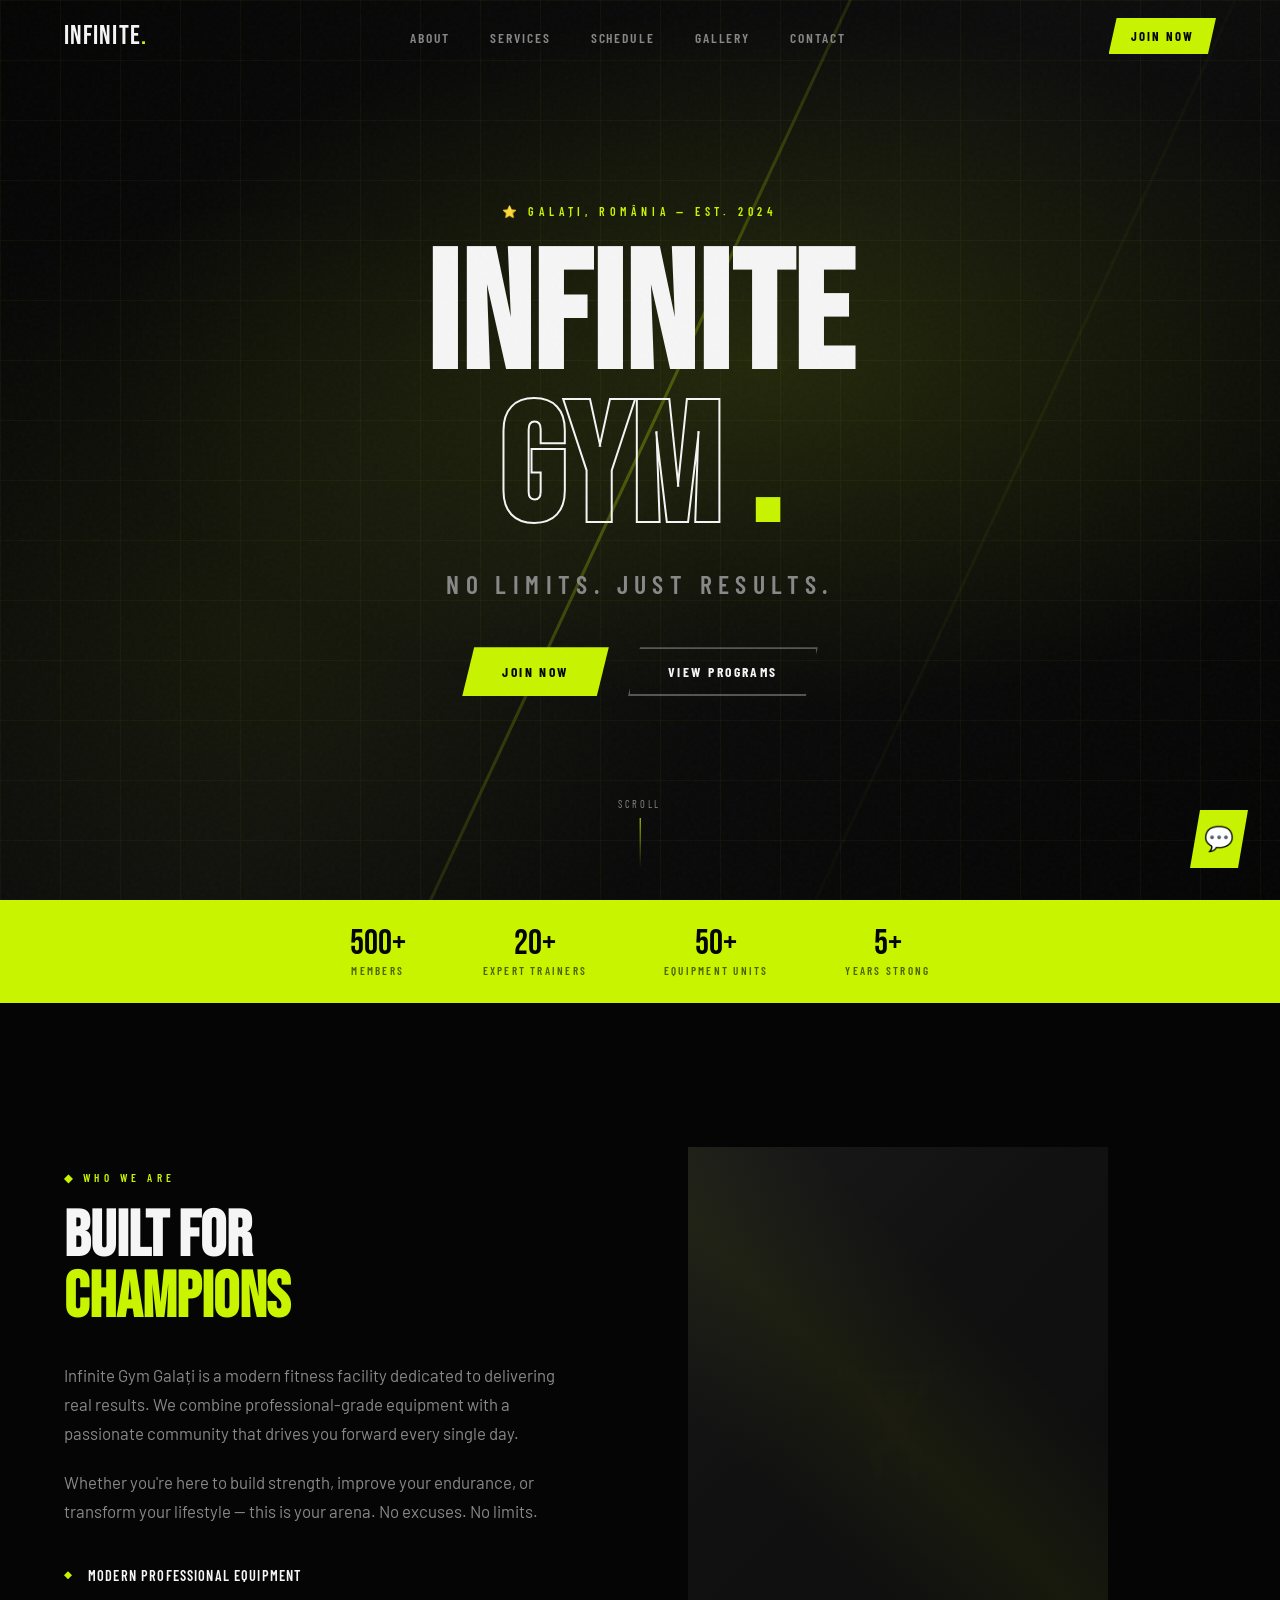
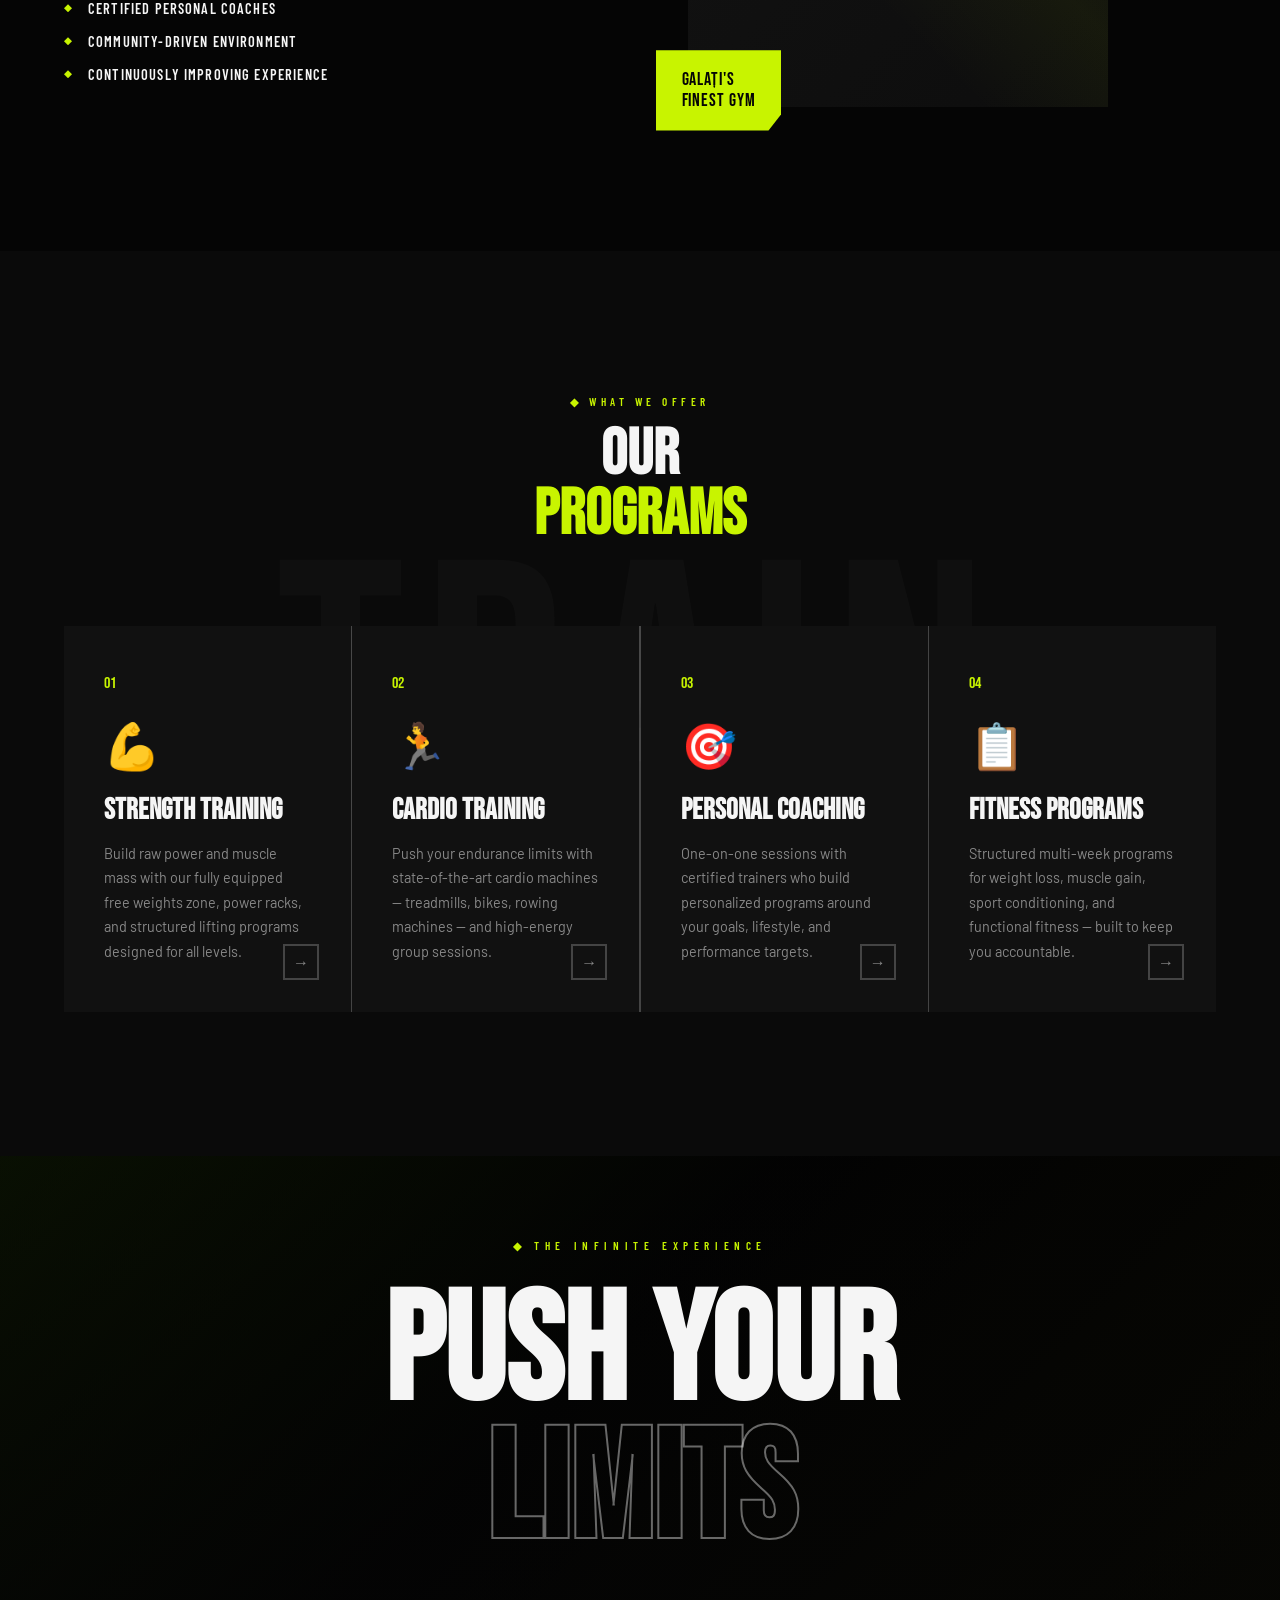
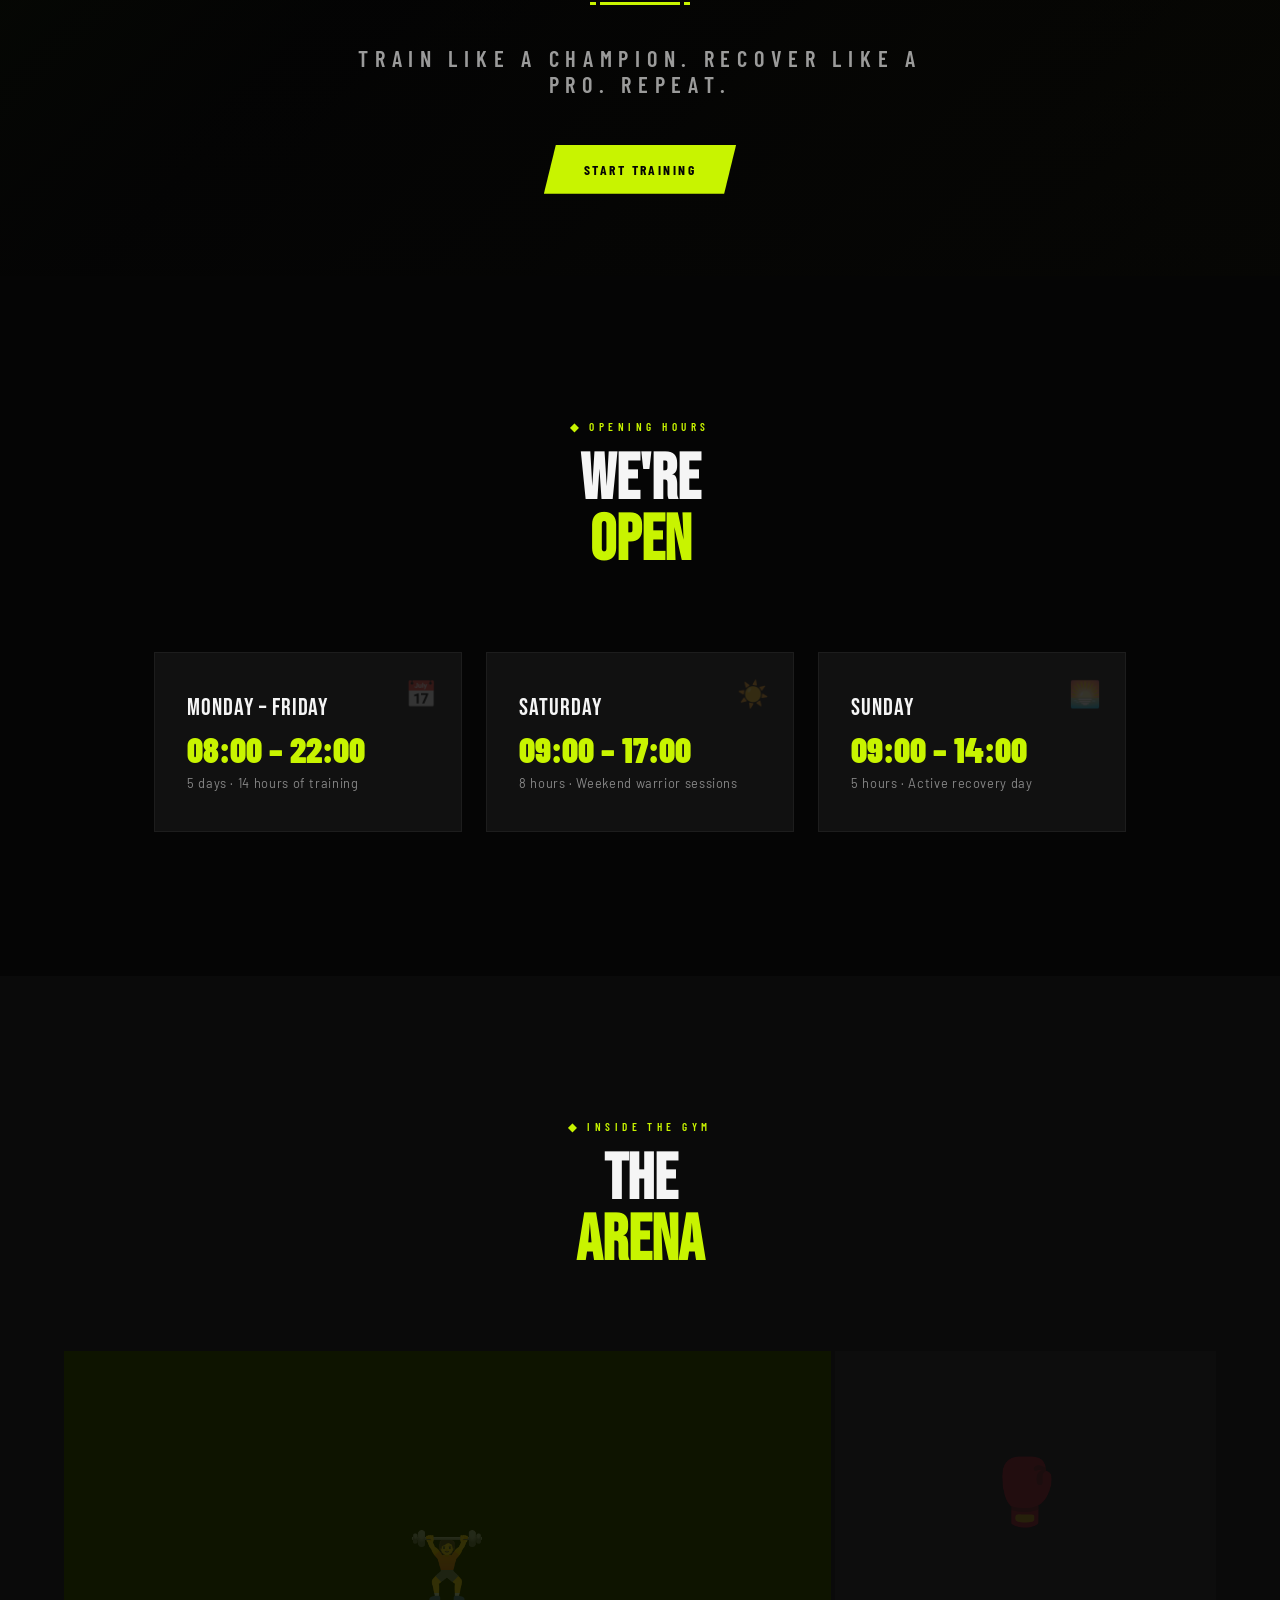
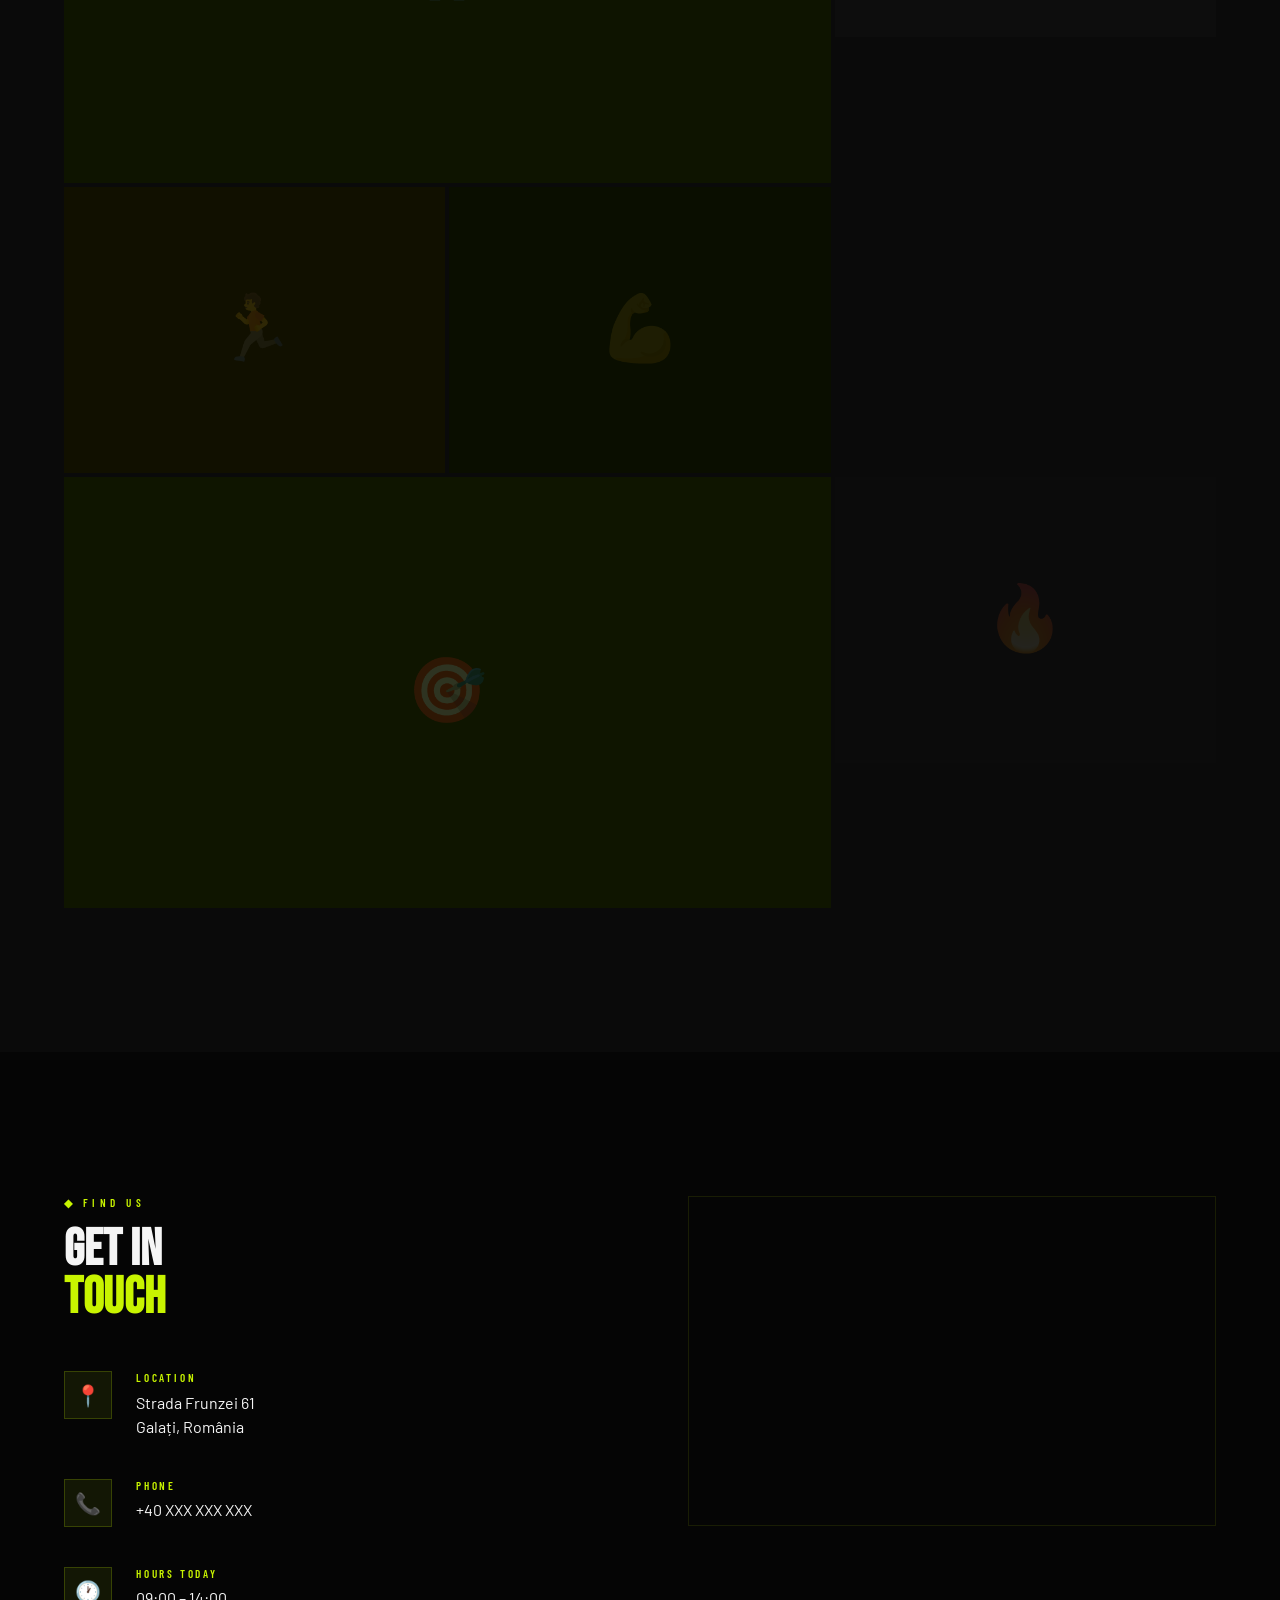
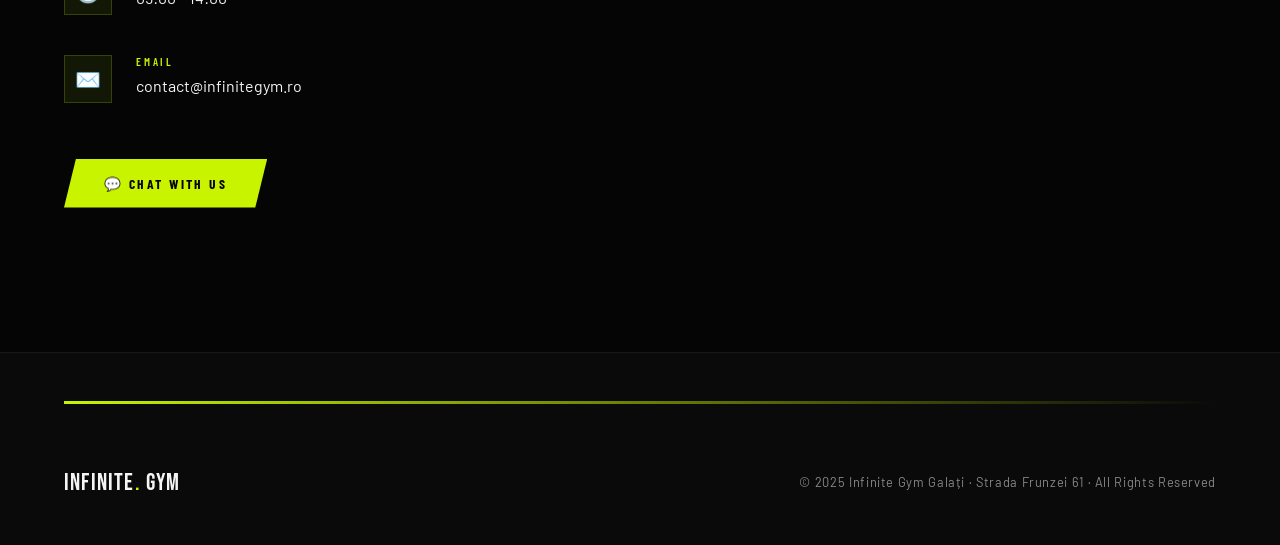
==== infinitegymgalati/infinite-gym.html @ c5b5a612 "initial upload" ====
<!DOCTYPE html>
<html lang="en">
<head>
<meta charset="UTF-8" />
<meta name="viewport" content="width=device-width, initial-scale=1.0"/>
<title>Infinite Gym Galați — No Limits. Just Results.</title>
<link rel="preconnect" href="https://fonts.googleapis.com"/>
<link href="https://fonts.googleapis.com/css2?family=Bebas+Neue&family=Barlow+Condensed:wght@400;600;700;900&family=Barlow:wght@300;400;500&display=swap" rel="stylesheet"/>

<style>
/* =========================================
   CSS VARIABLES & RESET
   ========================================= */
:root {
  --black: #050505;
  --deep: #0a0a0a;
  --card: #111111;
  --card2: #161616;
  --accent: #c8f400;         /* Neon lime green */
  --accent2: #a8d000;
  --accent-glow: rgba(200,244,0,0.18);
  --accent-glow2: rgba(200,244,0,0.07);
  --white: #f5f5f5;
  --gray: #888;
  --gray2: #444;
  --font-display: 'Bebas Neue', sans-serif;
  --font-head: 'Barlow Condensed', sans-serif;
  --font-body: 'Barlow', sans-serif;
  --nav-h: 72px;
  --radius: 4px;
  --transition: 0.35s cubic-bezier(0.22, 1, 0.36, 1);
}

*, *::before, *::after { margin: 0; padding: 0; box-sizing: border-box; }

html { scroll-behavior: smooth; font-size: 16px; }

body {
  background: var(--black);
  color: var(--white);
  font-family: var(--font-body);
  overflow-x: hidden;
  cursor: default;
}

/* Custom scrollbar */
::-webkit-scrollbar { width: 4px; }
::-webkit-scrollbar-track { background: var(--black); }
::-webkit-scrollbar-thumb { background: var(--accent); border-radius: 2px; }

a { color: inherit; text-decoration: none; }
img { display: block; max-width: 100%; }
ul { list-style: none; }

/* =========================================
   NOISE TEXTURE OVERLAY
   ========================================= */
body::before {
  content: '';
  position: fixed;
  inset: 0;
  background-image: url("data:image/svg+xml,%3Csvg viewBox='0 0 256 256' xmlns='http://www.w3.org/2000/svg'%3E%3Cfilter id='noise'%3E%3CfeTurbulence type='fractalNoise' baseFrequency='0.9' numOctaves='4' stitchTiles='stitch'/%3E%3C/filter%3E%3Crect width='100%25' height='100%25' filter='url(%23noise)' opacity='1'/%3E%3C/svg%3E");
  opacity: 0.025;
  pointer-events: none;
  z-index: 9999;
}

/* =========================================
   NAVBAR
   ========================================= */
#navbar {
  position: fixed;
  top: 0; left: 0; right: 0;
  height: var(--nav-h);
  z-index: 1000;
  display: flex;
  align-items: center;
  justify-content: space-between;
  padding: 0 5vw;
  transition: background var(--transition), box-shadow var(--transition);
}

#navbar.scrolled {
  background: rgba(5,5,5,0.96);
  box-shadow: 0 2px 40px rgba(200,244,0,0.07);
  backdrop-filter: blur(16px);
  border-bottom: 1px solid rgba(200,244,0,0.1);
}

.nav-logo {
  font-family: var(--font-display);
  font-size: 1.7rem;
  letter-spacing: 0.04em;
  color: var(--white);
}
.nav-logo span { color: var(--accent); }

.nav-links {
  display: flex;
  gap: 2.5rem;
  align-items: center;
}

.nav-links a {
  font-family: var(--font-head);
  font-weight: 600;
  font-size: 0.85rem;
  letter-spacing: 0.14em;
  text-transform: uppercase;
  color: var(--gray);
  transition: color var(--transition);
  position: relative;
}
.nav-links a::after {
  content: '';
  position: absolute;
  bottom: -4px; left: 0;
  width: 0; height: 2px;
  background: var(--accent);
  transition: width var(--transition);
}
.nav-links a:hover { color: var(--accent); }
.nav-links a:hover::after { width: 100%; }

.nav-cta {
  font-family: var(--font-head);
  font-weight: 700;
  font-size: 0.8rem;
  letter-spacing: 0.16em;
  text-transform: uppercase;
  padding: 10px 22px;
  background: var(--accent);
  color: var(--black);
  border: none;
  cursor: pointer;
  transition: all var(--transition);
  clip-path: polygon(8px 0%, 100% 0%, calc(100% - 8px) 100%, 0% 100%);
}
.nav-cta:hover {
  background: #fff;
  transform: translateY(-1px);
  box-shadow: 0 8px 30px rgba(200,244,0,0.35);
}

.nav-hamburger {
  display: none;
  flex-direction: column;
  gap: 5px;
  cursor: pointer;
  padding: 4px;
}
.nav-hamburger span {
  display: block;
  width: 26px; height: 2px;
  background: var(--white);
  transition: all var(--transition);
}

/* =========================================
   HERO SECTION
   ========================================= */
#hero {
  position: relative;
  height: 100vh;
  min-height: 640px;
  display: flex;
  align-items: center;
  justify-content: center;
  overflow: hidden;
}

/* Animated gradient background */
.hero-bg {
  position: absolute;
  inset: 0;
  background:
    radial-gradient(ellipse 80% 60% at 60% 40%, rgba(200,244,0,0.12) 0%, transparent 65%),
    radial-gradient(ellipse 60% 80% at 20% 70%, rgba(200,244,0,0.06) 0%, transparent 60%),
    linear-gradient(135deg, #050505 0%, #0d0d0d 50%, #050505 100%);
  animation: bgPulse 8s ease-in-out infinite alternate;
}
@keyframes bgPulse {
  0% { opacity: 1; transform: scale(1); }
  100% { opacity: 0.85; transform: scale(1.03); }
}

/* Animated grid lines */
.hero-grid {
  position: absolute;
  inset: 0;
  background-image:
    linear-gradient(rgba(200,244,0,0.04) 1px, transparent 1px),
    linear-gradient(90deg, rgba(200,244,0,0.04) 1px, transparent 1px);
  background-size: 60px 60px;
  animation: gridMove 20s linear infinite;
}
@keyframes gridMove {
  0% { transform: translateY(0); }
  100% { transform: translateY(60px); }
}

/* Diagonal slash accent */
.hero-slash {
  position: absolute;
  width: 3px;
  height: 180%;
  background: linear-gradient(to bottom, transparent, var(--accent), transparent);
  top: -40%;
  opacity: 0.15;
  transform: rotate(25deg);
}
.hero-slash:nth-child(1) { left: 25%; animation: slashMove 6s ease-in-out infinite alternate; }
.hero-slash:nth-child(2) { left: 65%; animation: slashMove 8s ease-in-out infinite alternate-reverse; opacity: 0.08; }
.hero-slash:nth-child(3) { left: 80%; animation: slashMove 5s ease-in-out infinite alternate; opacity: 0.05; }
@keyframes slashMove {
  0% { transform: rotate(25deg) translateX(0); }
  100% { transform: rotate(25deg) translateX(30px); }
}

.hero-content {
  position: relative;
  z-index: 2;
  text-align: center;
  padding: 0 5vw;
}

.hero-eyebrow {
  font-family: var(--font-head);
  font-size: 0.75rem;
  font-weight: 600;
  letter-spacing: 0.4em;
  text-transform: uppercase;
  color: var(--accent);
  margin-bottom: 1.5rem;
  opacity: 0;
  transform: translateY(20px);
  animation: fadeUp 0.8s 0.3s forwards;
}

.hero-title {
  font-family: var(--font-display);
  font-size: clamp(4.5rem, 13vw, 11rem);
  line-height: 0.92;
  letter-spacing: 0.01em;
  text-transform: uppercase;
  color: var(--white);
  opacity: 0;
  transform: translateY(30px);
  animation: fadeUp 0.9s 0.5s forwards;
}
.hero-title .accent { color: var(--accent); }
.hero-title .outline {
  -webkit-text-stroke: 2px var(--white);
  color: transparent;
}

.hero-sub {
  font-family: var(--font-head);
  font-size: clamp(1.1rem, 3vw, 1.6rem);
  font-weight: 600;
  letter-spacing: 0.25em;
  text-transform: uppercase;
  color: var(--gray);
  margin-top: 1.2rem;
  margin-bottom: 3rem;
  opacity: 0;
  transform: translateY(20px);
  animation: fadeUp 0.8s 0.7s forwards;
}

.hero-btns {
  display: flex;
  gap: 1.2rem;
  justify-content: center;
  flex-wrap: wrap;
  opacity: 0;
  transform: translateY(20px);
  animation: fadeUp 0.8s 0.9s forwards;
}

.btn-primary {
  font-family: var(--font-head);
  font-weight: 700;
  font-size: 0.85rem;
  letter-spacing: 0.18em;
  text-transform: uppercase;
  padding: 16px 40px;
  background: var(--accent);
  color: var(--black);
  border: none;
  cursor: pointer;
  transition: all var(--transition);
  clip-path: polygon(12px 0%, 100% 0%, calc(100% - 12px) 100%, 0% 100%);
  position: relative;
  overflow: hidden;
}
.btn-primary::before {
  content: '';
  position: absolute;
  inset: 0;
  background: rgba(255,255,255,0.2);
  transform: translateX(-100%) skewX(-15deg);
  transition: transform 0.5s;
}
.btn-primary:hover::before { transform: translateX(150%) skewX(-15deg); }
.btn-primary:hover {
  transform: translateY(-3px);
  box-shadow: 0 16px 50px rgba(200,244,0,0.4);
}

.btn-ghost {
  font-family: var(--font-head);
  font-weight: 700;
  font-size: 0.85rem;
  letter-spacing: 0.18em;
  text-transform: uppercase;
  padding: 14px 38px;
  background: transparent;
  color: var(--white);
  border: 2px solid rgba(255,255,255,0.3);
  cursor: pointer;
  transition: all var(--transition);
  clip-path: polygon(12px 0%, 100% 0%, calc(100% - 12px) 100%, 0% 100%);
}
.btn-ghost:hover {
  border-color: var(--accent);
  color: var(--accent);
  transform: translateY(-3px);
  box-shadow: 0 0 30px rgba(200,244,0,0.15);
}

/* Scroll indicator */
.hero-scroll {
  position: absolute;
  bottom: 2rem;
  left: 50%;
  transform: translateX(-50%);
  display: flex;
  flex-direction: column;
  align-items: center;
  gap: 0.5rem;
  opacity: 0;
  animation: fadeIn 1s 1.5s forwards;
  cursor: pointer;
}
.hero-scroll span {
  font-family: var(--font-head);
  font-size: 0.65rem;
  letter-spacing: 0.25em;
  text-transform: uppercase;
  color: var(--gray);
}
.scroll-line {
  width: 1px;
  height: 50px;
  background: linear-gradient(to bottom, var(--accent), transparent);
  animation: scrollPulse 1.8s ease-in-out infinite;
}
@keyframes scrollPulse {
  0%, 100% { opacity: 0.3; transform: scaleY(1); }
  50% { opacity: 1; transform: scaleY(1.2); }
}

/* =========================================
   STATS BAR
   ========================================= */
#stats {
  background: var(--accent);
  padding: 1.6rem 5vw;
  display: flex;
  justify-content: center;
  gap: clamp(2rem, 6vw, 8rem);
  flex-wrap: wrap;
}

.stat-item {
  display: flex;
  flex-direction: column;
  align-items: center;
}
.stat-number {
  font-family: var(--font-display);
  font-size: 2.2rem;
  color: var(--black);
  line-height: 1;
}
.stat-label {
  font-family: var(--font-head);
  font-size: 0.7rem;
  font-weight: 600;
  letter-spacing: 0.2em;
  text-transform: uppercase;
  color: rgba(0,0,0,0.6);
  margin-top: 0.2rem;
}

/* =========================================
   ABOUT SECTION
   ========================================= */
#about {
  padding: 9rem 5vw;
  display: grid;
  grid-template-columns: 1fr 1fr;
  gap: 6rem;
  align-items: center;
  max-width: 1300px;
  margin: 0 auto;
}

.about-label {
  font-family: var(--font-head);
  font-size: 0.7rem;
  font-weight: 600;
  letter-spacing: 0.4em;
  text-transform: uppercase;
  color: var(--accent);
  margin-bottom: 1.4rem;
}

.about-title {
  font-family: var(--font-display);
  font-size: clamp(3rem, 5vw, 5rem);
  line-height: 0.95;
  text-transform: uppercase;
  margin-bottom: 2rem;
}

.about-text {
  font-size: 1.05rem;
  line-height: 1.75;
  color: var(--gray);
  margin-bottom: 1.2rem;
  max-width: 520px;
}

.about-features {
  margin-top: 2.5rem;
  display: flex;
  flex-direction: column;
  gap: 1rem;
}
.about-feat {
  display: flex;
  align-items: center;
  gap: 1rem;
  font-family: var(--font-head);
  font-weight: 600;
  font-size: 0.9rem;
  letter-spacing: 0.08em;
  text-transform: uppercase;
  color: var(--white);
}
.feat-dot {
  width: 8px; height: 8px;
  background: var(--accent);
  clip-path: polygon(50% 0%, 100% 50%, 50% 100%, 0% 50%);
  flex-shrink: 0;
}

/* About visual */
.about-visual {
  position: relative;
}
.about-img-wrap {
  position: relative;
  aspect-ratio: 3/4;
  max-height: 560px;
  overflow: hidden;
}
.about-img-placeholder {
  width: 100%; height: 100%;
  background:
    linear-gradient(135deg, #1a1a1a 0%, #111 40%, #0d0d0d 100%);
  display: flex;
  align-items: center;
  justify-content: center;
  font-family: var(--font-display);
  font-size: 6rem;
  color: rgba(200,244,0,0.08);
  letter-spacing: 0.05em;
  position: relative;
  overflow: hidden;
}
.about-img-placeholder::before {
  content: '';
  position: absolute;
  inset: 0;
  background:
    linear-gradient(45deg, transparent 30%, rgba(200,244,0,0.05) 50%, transparent 70%);
  animation: shimmer 4s ease-in-out infinite;
}
@keyframes shimmer {
  0%, 100% { opacity: 0; transform: translateX(-100%) rotate(45deg); }
  50% { opacity: 1; transform: translateX(100%) rotate(45deg); }
}

/* Dumbbell SVG icon in about visual */
.about-icon {
  font-size: 7rem;
  opacity: 0.12;
  user-select: none;
}

/* Corner accents */
.corner-tl, .corner-br {
  position: absolute;
  width: 50px; height: 50px;
  border-color: var(--accent);
  border-style: solid;
}
.corner-tl {
  top: -12px; left: -12px;
  border-width: 3px 0 0 3px;
}
.corner-br {
  bottom: -12px; right: -12px;
  border-width: 0 3px 3px 0;
}

/* Accent badge */
.about-badge {
  position: absolute;
  bottom: -1.5rem;
  left: -2rem;
  background: var(--accent);
  color: var(--black);
  padding: 1.2rem 1.6rem;
  font-family: var(--font-display);
  font-size: 1.1rem;
  letter-spacing: 0.05em;
  clip-path: polygon(0 0, 100% 0, 100% 80%, 90% 100%, 0 100%);
  z-index: 2;
}

/* =========================================
   SERVICES SECTION
   ========================================= */
#services {
  padding: 9rem 5vw;
  background: var(--deep);
  position: relative;
  overflow: hidden;
}
#services::before {
  content: 'TRAIN';
  position: absolute;
  font-family: var(--font-display);
  font-size: 28vw;
  color: rgba(255,255,255,0.018);
  top: 50%;
  left: 50%;
  transform: translate(-50%,-50%);
  pointer-events: none;
  letter-spacing: 0.05em;
  white-space: nowrap;
}

.section-header {
  text-align: center;
  margin-bottom: 5rem;
}
.section-label {
  font-family: var(--font-head);
  font-size: 0.7rem;
  font-weight: 600;
  letter-spacing: 0.4em;
  text-transform: uppercase;
  color: var(--accent);
  margin-bottom: 1rem;
}
.section-title {
  font-family: var(--font-display);
  font-size: clamp(2.8rem, 5vw, 5rem);
  text-transform: uppercase;
  line-height: 0.95;
}

.services-grid {
  display: grid;
  grid-template-columns: repeat(auto-fit, minmax(260px, 1fr));
  gap: 1.5px;
  max-width: 1300px;
  margin: 0 auto;
  background: var(--gray2);
}

.service-card {
  background: var(--card);
  padding: 3rem 2.5rem;
  position: relative;
  overflow: hidden;
  cursor: pointer;
  transition: background var(--transition);
}
.service-card::before {
  content: '';
  position: absolute;
  inset: 0;
  background: linear-gradient(135deg, var(--accent) 0%, var(--accent2) 100%);
  opacity: 0;
  transition: opacity var(--transition);
}
.service-card:hover::before { opacity: 1; }
.service-card:hover .svc-num { color: rgba(0,0,0,0.15); }
.service-card:hover .svc-icon { color: rgba(0,0,0,0.25); }
.service-card:hover .svc-title { color: var(--black); }
.service-card:hover .svc-text { color: rgba(0,0,0,0.65); }
.service-card:hover .svc-arrow { border-color: var(--black); color: var(--black); }

.svc-num {
  font-family: var(--font-display);
  font-size: 1rem;
  color: var(--accent);
  margin-bottom: 1.5rem;
  position: relative;
  z-index: 1;
  transition: color var(--transition);
}
.svc-icon {
  font-size: 2.8rem;
  margin-bottom: 1.5rem;
  position: relative;
  z-index: 1;
  color: var(--accent);
  transition: color var(--transition);
  display: block;
}
.svc-title {
  font-family: var(--font-display);
  font-size: 1.8rem;
  text-transform: uppercase;
  margin-bottom: 1rem;
  position: relative;
  z-index: 1;
  transition: color var(--transition);
  line-height: 1;
}
.svc-text {
  font-size: 0.9rem;
  line-height: 1.7;
  color: var(--gray);
  position: relative;
  z-index: 1;
  transition: color var(--transition);
}
.svc-arrow {
  position: absolute;
  bottom: 2rem; right: 2rem;
  width: 36px; height: 36px;
  border: 2px solid var(--gray2);
  display: flex; align-items: center; justify-content: center;
  font-size: 1rem;
  color: var(--gray);
  transition: all var(--transition);
  z-index: 1;
}

/* =========================================
   EXPERIENCE / PRIME-STYLE SECTION
   ========================================= */
#experience {
  position: relative;
  min-height: 80vh;
  display: flex;
  align-items: center;
  justify-content: center;
  overflow: hidden;
  text-align: center;
}

.exp-bg {
  position: absolute;
  inset: 0;
  background:
    linear-gradient(to bottom, rgba(5,5,5,0.5) 0%, rgba(5,5,5,0.85) 100%),
    linear-gradient(135deg, #0d1a00 0%, #000 40%, #0d0d00 100%);
}
/* Animated lines */
.exp-lines {
  position: absolute;
  inset: 0;
  overflow: hidden;
}
.exp-line {
  position: absolute;
  height: 1px;
  width: 120%;
  background: linear-gradient(90deg, transparent, var(--accent), transparent);
  opacity: 0;
  animation: linePass 5s ease-in-out infinite;
}
.exp-line:nth-child(1) { top: 25%; animation-delay: 0s; }
.exp-line:nth-child(2) { top: 50%; animation-delay: 1.7s; }
.exp-line:nth-child(3) { top: 75%; animation-delay: 3.4s; }
@keyframes linePass {
  0% { left: -120%; opacity: 0; }
  10% { opacity: 0.5; }
  90% { opacity: 0.5; }
  100% { left: 120%; opacity: 0; }
}

.exp-content {
  position: relative;
  z-index: 2;
  padding: 5rem 5vw;
}

.exp-pre {
  font-family: var(--font-head);
  font-size: 0.7rem;
  font-weight: 600;
  letter-spacing: 0.5em;
  text-transform: uppercase;
  color: var(--accent);
  margin-bottom: 2rem;
}

.exp-title {
  font-family: var(--font-display);
  font-size: clamp(4rem, 12vw, 10rem);
  line-height: 0.9;
  text-transform: uppercase;
}
.exp-title .line2 {
  -webkit-text-stroke: 2px rgba(255,255,255,0.4);
  color: transparent;
  display: block;
}

.exp-divider {
  width: 80px; height: 3px;
  background: var(--accent);
  margin: 2.5rem auto;
  position: relative;
}
.exp-divider::before, .exp-divider::after {
  content: '';
  position: absolute;
  top: 0;
  width: 6px; height: 3px;
  background: var(--accent);
}
.exp-divider::before { left: -10px; }
.exp-divider::after { right: -10px; }

.exp-sub {
  font-family: var(--font-head);
  font-size: clamp(1rem, 2.5vw, 1.4rem);
  font-weight: 600;
  letter-spacing: 0.3em;
  text-transform: uppercase;
  color: rgba(255,255,255,0.6);
  max-width: 600px;
  margin: 0 auto 3rem;
}

/* =========================================
   SCHEDULE SECTION
   ========================================= */
#schedule {
  padding: 9rem 5vw;
  max-width: 1100px;
  margin: 0 auto;
}

.schedule-grid {
  display: grid;
  grid-template-columns: repeat(auto-fit, minmax(260px, 1fr));
  gap: 1.5rem;
  margin-top: 4rem;
}

.schedule-card {
  background: var(--card);
  border: 1px solid rgba(255,255,255,0.05);
  padding: 2.5rem 2rem;
  position: relative;
  overflow: hidden;
  transition: all var(--transition);
}
.schedule-card::before {
  content: '';
  position: absolute;
  top: 0; left: 0;
  width: 4px; height: 0;
  background: var(--accent);
  transition: height var(--transition);
}
.schedule-card:hover::before { height: 100%; }
.schedule-card:hover {
  border-color: rgba(200,244,0,0.2);
  transform: translateY(-4px);
  box-shadow: 0 20px 50px rgba(0,0,0,0.5);
}

.sched-day {
  font-family: var(--font-display);
  font-size: 1.5rem;
  text-transform: uppercase;
  margin-bottom: 0.6rem;
  letter-spacing: 0.04em;
}
.sched-time {
  font-family: var(--font-head);
  font-size: 2.2rem;
  font-weight: 900;
  color: var(--accent);
  line-height: 1;
  margin-bottom: 0.5rem;
}
.sched-sub {
  font-size: 0.8rem;
  color: var(--gray);
  letter-spacing: 0.05em;
}

.sched-icon {
  position: absolute;
  top: 1.5rem; right: 1.5rem;
  font-size: 1.6rem;
  opacity: 0.15;
}

/* =========================================
   GALLERY SECTION
   ========================================= */
#gallery {
  padding: 9rem 5vw;
  background: var(--deep);
}

.gallery-grid {
  display: grid;
  grid-template-columns: repeat(3, 1fr);
  grid-template-rows: auto;
  gap: 4px;
  max-width: 1300px;
  margin: 4rem auto 0;
}

.gallery-item {
  position: relative;
  overflow: hidden;
  cursor: pointer;
  aspect-ratio: 4/3;
}
.gallery-item:nth-child(1) { grid-column: span 2; aspect-ratio: 16/9; }
.gallery-item:nth-child(5) { grid-column: span 2; aspect-ratio: 16/9; }

.gallery-ph {
  width: 100%; height: 100%;
  display: flex;
  align-items: center;
  justify-content: center;
  font-family: var(--font-display);
  font-size: 4rem;
  transition: transform 0.6s cubic-bezier(0.22, 1, 0.36, 1);
}
.gallery-item:hover .gallery-ph { transform: scale(1.08); }

/* Gallery color schemes */
.gallery-item:nth-child(1) .gallery-ph { background: #0e1400; color: rgba(200,244,0,0.15); }
.gallery-item:nth-child(2) .gallery-ph { background: #0d0d0d; color: rgba(200,244,0,0.1); }
.gallery-item:nth-child(3) .gallery-ph { background: #111000; color: rgba(200,244,0,0.12); }
.gallery-item:nth-child(4) .gallery-ph { background: #0a0e00; color: rgba(200,244,0,0.08); }
.gallery-item:nth-child(5) .gallery-ph { background: #0f1500; color: rgba(200,244,0,0.13); }
.gallery-item:nth-child(6) .gallery-ph { background: #0b0b0b; color: rgba(200,244,0,0.1); }

.gallery-overlay {
  position: absolute;
  inset: 0;
  background: linear-gradient(135deg, rgba(200,244,0,0.9), rgba(0,0,0,0.5));
  opacity: 0;
  display: flex;
  align-items: center;
  justify-content: center;
  transition: opacity 0.4s;
}
.gallery-item:hover .gallery-overlay { opacity: 1; }
.gallery-overlay-text {
  font-family: var(--font-display);
  font-size: 1.4rem;
  text-transform: uppercase;
  color: var(--black);
  letter-spacing: 0.1em;
}

/* =========================================
   CONTACT SECTION
   ========================================= */
#contact {
  padding: 9rem 5vw;
  max-width: 1300px;
  margin: 0 auto;
  display: grid;
  grid-template-columns: 1fr 1fr;
  gap: 6rem;
  align-items: start;
}

.contact-info-item {
  display: flex;
  align-items: flex-start;
  gap: 1.5rem;
  margin-bottom: 2.5rem;
}
.ci-icon {
  width: 48px; height: 48px;
  background: var(--accent-glow2);
  border: 1px solid rgba(200,244,0,0.2);
  display: flex; align-items: center; justify-content: center;
  font-size: 1.3rem;
  flex-shrink: 0;
  color: var(--accent);
}
.ci-label {
  font-family: var(--font-head);
  font-size: 0.7rem;
  font-weight: 600;
  letter-spacing: 0.25em;
  text-transform: uppercase;
  color: var(--accent);
  margin-bottom: 0.4rem;
}
.ci-value {
  font-size: 1rem;
  color: var(--white);
  line-height: 1.5;
}

.map-wrap {
  position: relative;
  aspect-ratio: 16/10;
  overflow: hidden;
  border: 1px solid rgba(200,244,0,0.1);
}
.map-wrap iframe {
  width: 100%; height: 100%;
  border: none;
  filter: invert(90%) hue-rotate(180deg) saturate(0.4) brightness(0.7);
  transition: filter var(--transition);
}
.map-wrap:hover iframe {
  filter: invert(85%) hue-rotate(160deg) saturate(0.7) brightness(0.8);
}

/* =========================================
   FOOTER
   ========================================= */
footer {
  background: var(--deep);
  border-top: 1px solid rgba(255,255,255,0.06);
  padding: 3rem 5vw;
  display: flex;
  justify-content: space-between;
  align-items: center;
  flex-wrap: wrap;
  gap: 1.5rem;
}
.footer-logo {
  font-family: var(--font-display);
  font-size: 1.5rem;
  letter-spacing: 0.05em;
}
.footer-logo span { color: var(--accent); }
.footer-copy {
  font-size: 0.8rem;
  color: var(--gray);
  letter-spacing: 0.05em;
}
.footer-accent-line {
  width: 100%;
  height: 3px;
  background: linear-gradient(90deg, var(--accent) 0%, transparent 100%);
  margin-bottom: 2.5rem;
}

/* =========================================
   CHATBOT
   ========================================= */
#chatbot-toggle {
  position: fixed;
  bottom: 2rem;
  right: 2rem;
  width: 58px; height: 58px;
  background: var(--accent);
  border: none;
  cursor: pointer;
  display: flex; align-items: center; justify-content: center;
  font-size: 1.5rem;
  z-index: 999;
  transition: all var(--transition);
  clip-path: polygon(10px 0%, 100% 0%, calc(100% - 10px) 100%, 0% 100%);
  box-shadow: 0 8px 30px rgba(200,244,0,0.3);
}
#chatbot-toggle:hover {
  transform: scale(1.1);
  box-shadow: 0 12px 40px rgba(200,244,0,0.5);
}

#chatbot-window {
  position: fixed;
  bottom: 6.5rem;
  right: 2rem;
  width: 340px;
  max-height: 480px;
  background: #0e0e0e;
  border: 1px solid rgba(200,244,0,0.2);
  display: flex;
  flex-direction: column;
  z-index: 998;
  transform-origin: bottom right;
  transform: scale(0) translateY(20px);
  opacity: 0;
  transition: all 0.4s cubic-bezier(0.34, 1.56, 0.64, 1);
  pointer-events: none;
  box-shadow: 0 30px 80px rgba(0,0,0,0.8), 0 0 0 1px rgba(200,244,0,0.05);
}
#chatbot-window.open {
  transform: scale(1) translateY(0);
  opacity: 1;
  pointer-events: all;
}

.chat-header {
  background: var(--accent);
  padding: 1rem 1.4rem;
  display: flex;
  align-items: center;
  justify-content: space-between;
}
.chat-header-info {
  display: flex;
  align-items: center;
  gap: 0.8rem;
}
.chat-avatar {
  width: 32px; height: 32px;
  background: var(--black);
  display: flex; align-items: center; justify-content: center;
  font-size: 1rem;
  border-radius: 50%;
}
.chat-name {
  font-family: var(--font-head);
  font-weight: 700;
  font-size: 0.8rem;
  letter-spacing: 0.08em;
  text-transform: uppercase;
  color: var(--black);
  line-height: 1;
}
.chat-status {
  font-size: 0.68rem;
  color: rgba(0,0,0,0.55);
  letter-spacing: 0.04em;
}
.chat-close {
  background: none;
  border: none;
  font-size: 1.1rem;
  cursor: pointer;
  color: var(--black);
  opacity: 0.6;
  transition: opacity 0.2s;
}
.chat-close:hover { opacity: 1; }

.chat-messages {
  flex: 1;
  overflow-y: auto;
  padding: 1.2rem;
  display: flex;
  flex-direction: column;
  gap: 0.8rem;
  min-height: 200px;
}
.chat-messages::-webkit-scrollbar { width: 3px; }
.chat-messages::-webkit-scrollbar-thumb { background: var(--gray2); }

.chat-bubble {
  max-width: 82%;
  padding: 0.7rem 1rem;
  font-size: 0.85rem;
  line-height: 1.5;
  animation: bubbleIn 0.3s cubic-bezier(0.34, 1.56, 0.64, 1);
}
@keyframes bubbleIn {
  from { transform: scale(0.8) translateY(10px); opacity: 0; }
  to { transform: scale(1) translateY(0); opacity: 1; }
}
.bubble-bot {
  background: #1a1a1a;
  border: 1px solid rgba(255,255,255,0.06);
  border-radius: 0 8px 8px 8px;
  align-self: flex-start;
  color: var(--white);
}
.bubble-user {
  background: var(--accent);
  color: var(--black);
  border-radius: 8px 0 8px 8px;
  align-self: flex-end;
  font-weight: 600;
}

.chat-typing {
  display: flex;
  align-items: center;
  gap: 4px;
  padding: 0.7rem 1rem;
  background: #1a1a1a;
  border: 1px solid rgba(255,255,255,0.06);
  border-radius: 0 8px 8px 8px;
  align-self: flex-start;
  width: fit-content;
}
.chat-typing span {
  width: 6px; height: 6px;
  background: var(--accent);
  border-radius: 50%;
  animation: typingDot 1s ease-in-out infinite;
}
.chat-typing span:nth-child(2) { animation-delay: 0.2s; }
.chat-typing span:nth-child(3) { animation-delay: 0.4s; }
@keyframes typingDot {
  0%, 100% { transform: translateY(0); opacity: 0.5; }
  50% { transform: translateY(-4px); opacity: 1; }
}

.chat-input-row {
  display: flex;
  border-top: 1px solid rgba(255,255,255,0.07);
}
.chat-input-row input {
  flex: 1;
  background: transparent;
  border: none;
  outline: none;
  padding: 0.9rem 1.2rem;
  color: var(--white);
  font-family: var(--font-body);
  font-size: 0.85rem;
}
.chat-input-row input::placeholder { color: var(--gray2); }
.chat-send {
  background: var(--accent);
  border: none;
  width: 50px;
  cursor: pointer;
  font-size: 1rem;
  transition: background var(--transition);
  display: flex; align-items: center; justify-content: center;
  color: var(--black);
}
.chat-send:hover { background: var(--accent2); }

/* =========================================
   SCROLL REVEAL SYSTEM
   ========================================= */
.reveal {
  opacity: 0;
  transform: translateY(40px);
  transition: opacity 0.7s cubic-bezier(0.22, 1, 0.36, 1), transform 0.7s cubic-bezier(0.22, 1, 0.36, 1);
}
.reveal.from-left { transform: translateX(-50px); }
.reveal.from-right { transform: translateX(50px); }
.reveal.scale-in { transform: scale(0.9); }
.reveal.visible {
  opacity: 1;
  transform: translate(0) scale(1);
}

/* Delay helpers */
.delay-1 { transition-delay: 0.1s; }
.delay-2 { transition-delay: 0.2s; }
.delay-3 { transition-delay: 0.3s; }
.delay-4 { transition-delay: 0.4s; }
.delay-5 { transition-delay: 0.5s; }

/* =========================================
   ANIMATIONS
   ========================================= */
@keyframes fadeUp {
  to { opacity: 1; transform: translateY(0); }
}
@keyframes fadeIn {
  to { opacity: 1; }
}

/* =========================================
   MOBILE NAV MENU
   ========================================= */
.mobile-menu {
  display: none;
  position: fixed;
  inset: 0;
  background: rgba(5,5,5,0.98);
  z-index: 998;
  flex-direction: column;
  align-items: center;
  justify-content: center;
  gap: 2.5rem;
  transform: translateX(100%);
  transition: transform var(--transition);
}
.mobile-menu.open { transform: translateX(0); }
.mobile-menu a {
  font-family: var(--font-display);
  font-size: 3rem;
  text-transform: uppercase;
  color: var(--white);
  letter-spacing: 0.05em;
  transition: color 0.2s;
}
.mobile-menu a:hover { color: var(--accent); }

/* =========================================
   RESPONSIVE
   ========================================= */
@media (max-width: 900px) {
  #about {
    grid-template-columns: 1fr;
    gap: 3rem;
  }
  .about-visual { max-width: 400px; margin: 0 auto; }

  #contact {
    grid-template-columns: 1fr;
    gap: 3rem;
  }

  .gallery-grid {
    grid-template-columns: 1fr 1fr;
  }
  .gallery-item:nth-child(1),
  .gallery-item:nth-child(5) {
    grid-column: span 2;
  }

  .nav-links { display: none; }
  .nav-hamburger { display: flex; }
  .mobile-menu { display: flex; }
}

@media (max-width: 600px) {
  .hero-title { font-size: clamp(3.5rem, 16vw, 5rem); }
  .exp-title { font-size: clamp(3rem, 16vw, 5rem); }
  #stats { gap: 2rem; }
  .gallery-grid { grid-template-columns: 1fr; }
  .gallery-item:nth-child(1),
  .gallery-item:nth-child(5) { grid-column: span 1; }
  #chatbot-window { right: 1rem; left: 1rem; width: auto; }
}
</style>
</head>

<body>

<!-- ===================== MOBILE MENU ===================== -->
<nav class="mobile-menu" id="mobileMenu">
  <a href="#about" onclick="closeMobileMenu()">About</a>
  <a href="#services" onclick="closeMobileMenu()">Services</a>
  <a href="#schedule" onclick="closeMobileMenu()">Schedule</a>
  <a href="#gallery" onclick="closeMobileMenu()">Gallery</a>
  <a href="#contact" onclick="closeMobileMenu()">Contact</a>
</nav>

<!-- ===================== NAVBAR ===================== -->
<header id="navbar">
  <div class="nav-logo">INFINITE<span>.</span></div>
  <ul class="nav-links">
    <li><a href="#about">About</a></li>
    <li><a href="#services">Services</a></li>
    <li><a href="#schedule">Schedule</a></li>
    <li><a href="#gallery">Gallery</a></li>
    <li><a href="#contact">Contact</a></li>
  </ul>
  <button class="nav-cta" onclick="document.getElementById('contact').scrollIntoView({behavior:'smooth'})">Join Now</button>
  <div class="nav-hamburger" id="hamburger" onclick="toggleMobileMenu()">
    <span></span><span></span><span></span>
  </div>
</header>

<!-- ===================== HERO ===================== -->
<section id="hero">
  <div class="hero-bg"></div>
  <div class="hero-grid"></div>
  <div class="hero-slash"></div>
  <div class="hero-slash"></div>
  <div class="hero-slash"></div>

  <div class="hero-content">
    <p class="hero-eyebrow">&#11088; Galați, România — Est. 2024</p>
    <h1 class="hero-title">
      INFINITE<br>
      <span class="outline">GYM</span>
      <span class="accent">.</span>
    </h1>
    <p class="hero-sub">No Limits. Just Results.</p>
    <div class="hero-btns">
      <button class="btn-primary" onclick="document.getElementById('contact').scrollIntoView({behavior:'smooth'})">Join Now</button>
      <button class="btn-ghost" onclick="document.getElementById('services').scrollIntoView({behavior:'smooth'})">View Programs</button>
    </div>
  </div>

  <div class="hero-scroll" onclick="document.getElementById('stats').scrollIntoView({behavior:'smooth'})">
    <span>Scroll</span>
    <div class="scroll-line"></div>
  </div>
</section>

<!-- ===================== STATS BAR ===================== -->
<section id="stats">
  <div class="stat-item">
    <span class="stat-number" data-target="500">0</span>
    <span class="stat-label">Members</span>
  </div>
  <div class="stat-item">
    <span class="stat-number" data-target="20">0</span>
    <span class="stat-label">Expert Trainers</span>
  </div>
  <div class="stat-item">
    <span class="stat-number" data-target="50">0</span>
    <span class="stat-label">Equipment Units</span>
  </div>
  <div class="stat-item">
    <span class="stat-number" data-target="5">0</span>
    <span class="stat-label">Years Strong</span>
  </div>
</section>

<!-- ===================== ABOUT ===================== -->
<section id="about">
  <div class="about-left reveal from-left">
    <p class="about-label">&#9670; Who We Are</p>
    <h2 class="about-title">Built for<br><span style="color:var(--accent)">Champions</span></h2>
    <p class="about-text">Infinite Gym Galați is a modern fitness facility dedicated to delivering real results. We combine professional-grade equipment with a passionate community that drives you forward every single day.</p>
    <p class="about-text">Whether you're here to build strength, improve your endurance, or transform your lifestyle — this is your arena. No excuses. No limits.</p>
    <div class="about-features">
      <div class="about-feat"><div class="feat-dot"></div>Modern Professional Equipment</div>
      <div class="about-feat"><div class="feat-dot"></div>Certified Personal Coaches</div>
      <div class="about-feat"><div class="feat-dot"></div>Community-Driven Environment</div>
      <div class="about-feat"><div class="feat-dot"></div>Continuously Improving Experience</div>
    </div>
  </div>

  <div class="about-visual reveal from-right delay-2">
    <div class="about-img-wrap">
      <div class="about-img-placeholder">
        <span class="about-icon">🏋️</span>
      </div>
      <div class="corner-tl"></div>
      <div class="corner-br"></div>
    </div>
    <div class="about-badge">GALAȚI'S<br>FINEST GYM</div>
  </div>
</section>

<!-- ===================== SERVICES ===================== -->
<section id="services">
  <div class="section-header reveal">
    <p class="section-label">&#9670; What We Offer</p>
    <h2 class="section-title">Our<br><span style="color:var(--accent)">Programs</span></h2>
  </div>

  <div class="services-grid">
    <div class="service-card reveal delay-1">
      <div class="svc-num">01</div>
      <span class="svc-icon">💪</span>
      <h3 class="svc-title">Strength Training</h3>
      <p class="svc-text">Build raw power and muscle mass with our fully equipped free weights zone, power racks, and structured lifting programs designed for all levels.</p>
      <div class="svc-arrow">→</div>
    </div>
    <div class="service-card reveal delay-2">
      <div class="svc-num">02</div>
      <span class="svc-icon">🏃</span>
      <h3 class="svc-title">Cardio Training</h3>
      <p class="svc-text">Push your endurance limits with state-of-the-art cardio machines — treadmills, bikes, rowing machines — and high-energy group sessions.</p>
      <div class="svc-arrow">→</div>
    </div>
    <div class="service-card reveal delay-3">
      <div class="svc-num">03</div>
      <span class="svc-icon">🎯</span>
      <h3 class="svc-title">Personal Coaching</h3>
      <p class="svc-text">One-on-one sessions with certified trainers who build personalized programs around your goals, lifestyle, and performance targets.</p>
      <div class="svc-arrow">→</div>
    </div>
    <div class="service-card reveal delay-4">
      <div class="svc-num">04</div>
      <span class="svc-icon">📋</span>
      <h3 class="svc-title">Fitness Programs</h3>
      <p class="svc-text">Structured multi-week programs for weight loss, muscle gain, sport conditioning, and functional fitness — built to keep you accountable.</p>
      <div class="svc-arrow">→</div>
    </div>
  </div>
</section>

<!-- ===================== EXPERIENCE ===================== -->
<section id="experience">
  <div class="exp-bg"></div>
  <div class="exp-lines">
    <div class="exp-line"></div>
    <div class="exp-line"></div>
    <div class="exp-line"></div>
  </div>
  <div class="exp-content reveal">
    <p class="exp-pre">&#9670; The Infinite Experience</p>
    <h2 class="exp-title">
      PUSH YOUR<br>
      <span class="line2">LIMITS</span>
    </h2>
    <div class="exp-divider"></div>
    <p class="exp-sub">Train Like a Champion. Recover Like a Pro. Repeat.</p>
    <button class="btn-primary" onclick="document.getElementById('services').scrollIntoView({behavior:'smooth'})">Start Training</button>
  </div>
</section>

<!-- ===================== SCHEDULE ===================== -->
<section id="schedule">
  <div class="section-header reveal">
    <p class="section-label">&#9670; Opening Hours</p>
    <h2 class="section-title">We're<br><span style="color:var(--accent)">Open</span></h2>
  </div>

  <div class="schedule-grid">
    <div class="schedule-card reveal delay-1">
      <div class="sched-icon">📅</div>
      <p class="sched-day">Monday – Friday</p>
      <p class="sched-time">08:00 – 22:00</p>
      <p class="sched-sub">5 days · 14 hours of training</p>
    </div>
    <div class="schedule-card reveal delay-2">
      <div class="sched-icon">☀️</div>
      <p class="sched-day">Saturday</p>
      <p class="sched-time">09:00 – 17:00</p>
      <p class="sched-sub">8 hours · Weekend warrior sessions</p>
    </div>
    <div class="schedule-card reveal delay-3">
      <div class="sched-icon">🌅</div>
      <p class="sched-day">Sunday</p>
      <p class="sched-time">09:00 – 14:00</p>
      <p class="sched-sub">5 hours · Active recovery day</p>
    </div>
  </div>
</section>

<!-- ===================== GALLERY ===================== -->
<section id="gallery">
  <div class="section-header reveal">
    <p class="section-label">&#9670; Inside the Gym</p>
    <h2 class="section-title">The<br><span style="color:var(--accent)">Arena</span></h2>
  </div>

  <div class="gallery-grid">
    <div class="gallery-item reveal">
      <div class="gallery-ph">🏋️</div>
      <div class="gallery-overlay"><span class="gallery-overlay-text">Weight Floor</span></div>
    </div>
    <div class="gallery-item reveal delay-1">
      <div class="gallery-ph">🥊</div>
      <div class="gallery-overlay"><span class="gallery-overlay-text">Boxing Zone</span></div>
    </div>
    <div class="gallery-item reveal delay-2">
      <div class="gallery-ph">🏃</div>
      <div class="gallery-overlay"><span class="gallery-overlay-text">Cardio Area</span></div>
    </div>
    <div class="gallery-item reveal delay-3">
      <div class="gallery-ph">💪</div>
      <div class="gallery-overlay"><span class="gallery-overlay-text">Free Weights</span></div>
    </div>
    <div class="gallery-item reveal delay-1">
      <div class="gallery-ph">🎯</div>
      <div class="gallery-overlay"><span class="gallery-overlay-text">Training Studio</span></div>
    </div>
    <div class="gallery-item reveal delay-2">
      <div class="gallery-ph">🔥</div>
      <div class="gallery-overlay"><span class="gallery-overlay-text">Group Classes</span></div>
    </div>
  </div>
</section>

<!-- ===================== CONTACT ===================== -->
<section id="contact">
  <div class="reveal from-left">
    <p class="section-label">&#9670; Find Us</p>
    <h2 class="section-title" style="font-size:clamp(2.5rem,4vw,4rem);margin-bottom:3rem;">Get In<br><span style="color:var(--accent)">Touch</span></h2>

    <div class="contact-info-item">
      <div class="ci-icon">📍</div>
      <div>
        <p class="ci-label">Location</p>
        <p class="ci-value">Strada Frunzei 61<br>Galați, România</p>
      </div>
    </div>
    <div class="contact-info-item">
      <div class="ci-icon">📞</div>
      <div>
        <p class="ci-label">Phone</p>
        <p class="ci-value">+40 XXX XXX XXX</p>
      </div>
    </div>
    <div class="contact-info-item">
      <div class="ci-icon">🕐</div>
      <div>
        <p class="ci-label">Hours Today</p>
        <p class="ci-value" id="todayHours">Loading...</p>
      </div>
    </div>
    <div class="contact-info-item">
      <div class="ci-icon">✉️</div>
      <div>
        <p class="ci-label">Email</p>
        <p class="ci-value">contact@infinitegym.ro</p>
      </div>
    </div>

    <button class="btn-primary" style="margin-top:1rem;" onclick="document.getElementById('chatbot-toggle').click()">💬 Chat With Us</button>
  </div>

  <div class="reveal from-right delay-2">
    <div class="map-wrap">
      <iframe
        src="https://www.google.com/maps/embed?pb=!1m18!1m12!1m3!1d2787.0!2d28.033!3d45.45!2m3!1f0!2f0!3f0!3m2!1i1024!2i768!4f13.1!3m3!1m2!1s0x40b6d3f3d2a25555%3A0x4e2e37b2b1a09b44!2sStrada+Frunzei+61%2C+Gala%C8%9Bi!5e0!3m2!1sen!2sro!4v1"
        loading="lazy"
        allowfullscreen
        referrerpolicy="no-referrer-when-downgrade">
      </iframe>
    </div>
  </div>
</section>

<!-- ===================== FOOTER ===================== -->
<footer>
  <div style="width:100%"><div class="footer-accent-line"></div></div>
  <div class="footer-logo">INFINITE<span>.</span> GYM</div>
  <p class="footer-copy">© 2025 Infinite Gym Galați · Strada Frunzei 61 · All Rights Reserved</p>
</footer>

<!-- ===================== CHATBOT ===================== -->
<button id="chatbot-toggle" onclick="toggleChat()" title="Chat with us">💬</button>

<div id="chatbot-window">
  <div class="chat-header">
    <div class="chat-header-info">
      <div class="chat-avatar">🤖</div>
      <div>
        <div class="chat-name">Infinite Bot</div>
        <div class="chat-status">● Online now</div>
      </div>
    </div>
    <button class="chat-close" onclick="toggleChat()">✕</button>
  </div>
  <div class="chat-messages" id="chatMessages"></div>
  <div class="chat-input-row">
    <input type="text" id="chatInput" placeholder="Ask about hours, prices, location..." onkeydown="if(event.key==='Enter') sendChat()"/>
    <button class="chat-send" onclick="sendChat()">➤</button>
  </div>
</div>

<!-- ===================== JAVASCRIPT ===================== -->
<script>
// ==========================================
// NAVBAR SCROLL BEHAVIOR
// ==========================================
const navbar = document.getElementById('navbar');
window.addEventListener('scroll', () => {
  navbar.classList.toggle('scrolled', window.scrollY > 60);
});

// ==========================================
// MOBILE MENU
// ==========================================
function toggleMobileMenu() {
  document.getElementById('mobileMenu').classList.toggle('open');
}
function closeMobileMenu() {
  document.getElementById('mobileMenu').classList.remove('open');
}

// ==========================================
// SCROLL REVEAL ANIMATION
// ==========================================
const reveals = document.querySelectorAll('.reveal');
const revealObserver = new IntersectionObserver((entries) => {
  entries.forEach(entry => {
    if (entry.isIntersecting) {
      entry.target.classList.add('visible');
      revealObserver.unobserve(entry.target);
    }
  });
}, { threshold: 0.12, rootMargin: '0px 0px -40px 0px' });
reveals.forEach(el => revealObserver.observe(el));

// ==========================================
// ANIMATED COUNTERS
// ==========================================
const counters = document.querySelectorAll('.stat-number[data-target]');
const counterObserver = new IntersectionObserver((entries) => {
  entries.forEach(entry => {
    if (entry.isIntersecting) {
      const el = entry.target;
      const target = parseInt(el.dataset.target);
      const suffix = el.dataset.suffix || '+';
      let current = 0;
      const step = Math.ceil(target / 60);
      const timer = setInterval(() => {
        current = Math.min(current + step, target);
        el.textContent = current + suffix;
        if (current >= target) clearInterval(timer);
      }, 20);
      counterObserver.unobserve(el);
    }
  });
}, { threshold: 0.5 });
counters.forEach(c => counterObserver.observe(c));

// ==========================================
// TODAY'S HOURS
// ==========================================
function getTodayHours() {
  const day = new Date().getDay(); // 0=Sun, 1-5=Mon-Fri, 6=Sat
  if (day >= 1 && day <= 5) return '08:00 – 22:00';
  if (day === 6) return '09:00 – 17:00';
  return '09:00 – 14:00';
}
document.getElementById('todayHours').textContent = getTodayHours();

// ==========================================
// CHATBOT
// ==========================================
let chatOpen = false;
const chatWindow = document.getElementById('chatbot-window');
const chatMessages = document.getElementById('chatMessages');
const chatInput = document.getElementById('chatInput');
const chatToggle = document.getElementById('chatbot-toggle');

// Bot responses
const responses = {
  price: "Visit the gym or contact us directly for up-to-date pricing details and membership options. 💪",
  hours: `Our opening hours:\n📅 Mon–Fri: 08:00 – 22:00\n☀️ Saturday: 09:00 – 17:00\n🌅 Sunday: 09:00 – 14:00`,
  schedule: `Our opening hours:\n📅 Mon–Fri: 08:00 – 22:00\n☀️ Saturday: 09:00 – 17:00\n🌅 Sunday: 09:00 – 14:00`,
  location: "We are located at Strada Frunzei 61, Galați. 📍 Come visit us!",
  address: "We are located at Strada Frunzei 61, Galați. 📍 Come visit us!",
  trainer: "Personal coaching is available with our certified trainers. Contact us to schedule a session! 🎯",
  coach: "Personal coaching is available with our certified trainers. Contact us to schedule a session! 🎯",
  hello: "Hey! Welcome to Infinite Gym Galați 💪 How can I help you today? Ask about hours, location, pricing, or training!",
  hi: "Hey! Welcome to Infinite Gym Galați 💪 How can I help you today?",
};

function toggleChat() {
  chatOpen = !chatOpen;
  chatWindow.classList.toggle('open', chatOpen);
  chatToggle.textContent = chatOpen ? '✕' : '💬';
  if (chatOpen && chatMessages.children.length === 0) {
    setTimeout(() => addBotMessage("Hey! 👋 I'm the Infinite Gym bot. Ask me about our hours, location, pricing, or training programs!"), 400);
  }
  if (chatOpen) setTimeout(() => chatInput.focus(), 500);
}

function addUserBubble(text) {
  const el = document.createElement('div');
  el.className = 'chat-bubble bubble-user';
  el.textContent = text;
  chatMessages.appendChild(el);
  chatMessages.scrollTop = chatMessages.scrollHeight;
}

function addBotMessage(text) {
  // Show typing indicator
  const typing = document.createElement('div');
  typing.className = 'chat-typing';
  typing.innerHTML = '<span></span><span></span><span></span>';
  chatMessages.appendChild(typing);
  chatMessages.scrollTop = chatMessages.scrollHeight;

  setTimeout(() => {
    typing.remove();
    const el = document.createElement('div');
    el.className = 'chat-bubble bubble-bot';
    // Typing effect
    el.textContent = '';
    chatMessages.appendChild(el);
    let i = 0;
    const interval = setInterval(() => {
      el.textContent += text[i];
      i++;
      chatMessages.scrollTop = chatMessages.scrollHeight;
      if (i >= text.length) clearInterval(interval);
    }, 18);
  }, 900);
}

function getBotResponse(msg) {
  const lower = msg.toLowerCase();
  for (const [key, val] of Object.entries(responses)) {
    if (lower.includes(key)) return val;
  }
  return "Ask us anything about training, membership, or gym facilities! 🏋️";
}

function sendChat() {
  const msg = chatInput.value.trim();
  if (!msg) return;
  addUserBubble(msg);
  chatInput.value = '';
  const reply = getBotResponse(msg);
  setTimeout(() => addBotMessage(reply), 200);
}

// ==========================================
// SUBTLE BUTTON HOVER SOUND
// ==========================================
const AudioContext = window.AudioContext || window.webkitAudioContext;
let audioCtx = null;

function playHoverTick() {
  try {
    if (!audioCtx) audioCtx = new AudioContext();
    const osc = audioCtx.createOscillator();
    const gain = audioCtx.createGain();
    osc.connect(gain);
    gain.connect(audioCtx.destination);
    osc.frequency.setValueAtTime(880, audioCtx.currentTime);
    osc.frequency.exponentialRampToValueAtTime(440, audioCtx.currentTime + 0.06);
    gain.gain.setValueAtTime(0.04, audioCtx.currentTime);
    gain.gain.exponentialRampToValueAtTime(0.001, audioCtx.currentTime + 0.1);
    osc.start(audioCtx.currentTime);
    osc.stop(audioCtx.currentTime + 0.1);
  } catch(e) {}
}

document.querySelectorAll('.btn-primary, .btn-ghost, .nav-cta').forEach(btn => {
  btn.addEventListener('mouseenter', playHoverTick);
});

// ==========================================
// PARALLAX ON HERO
// ==========================================
window.addEventListener('scroll', () => {
  const y = window.scrollY;
  const heroContent = document.querySelector('.hero-content');
  if (heroContent && y < window.innerHeight) {
    heroContent.style.transform = `translateY(${y * 0.25}px)`;
    heroContent.style.opacity = 1 - (y / window.innerHeight) * 1.2;
  }
});
</script>

</body>
</html>
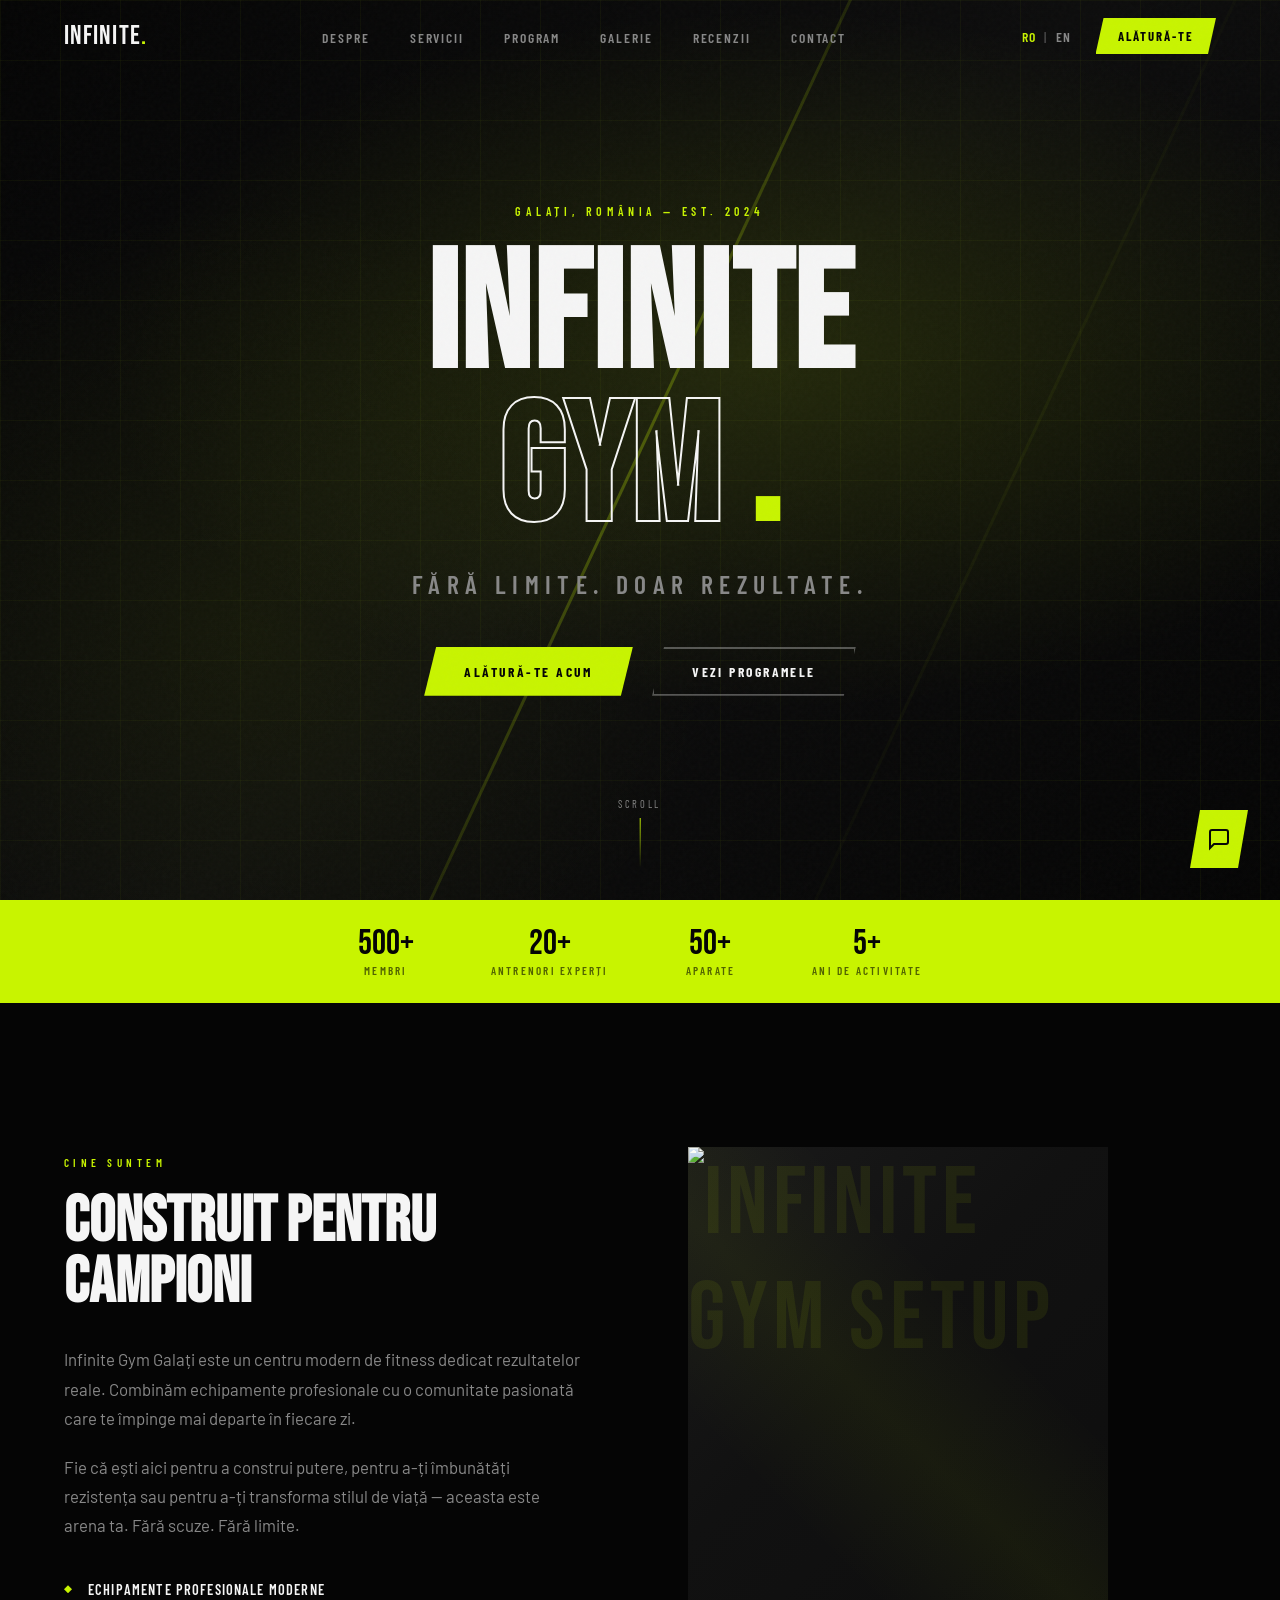
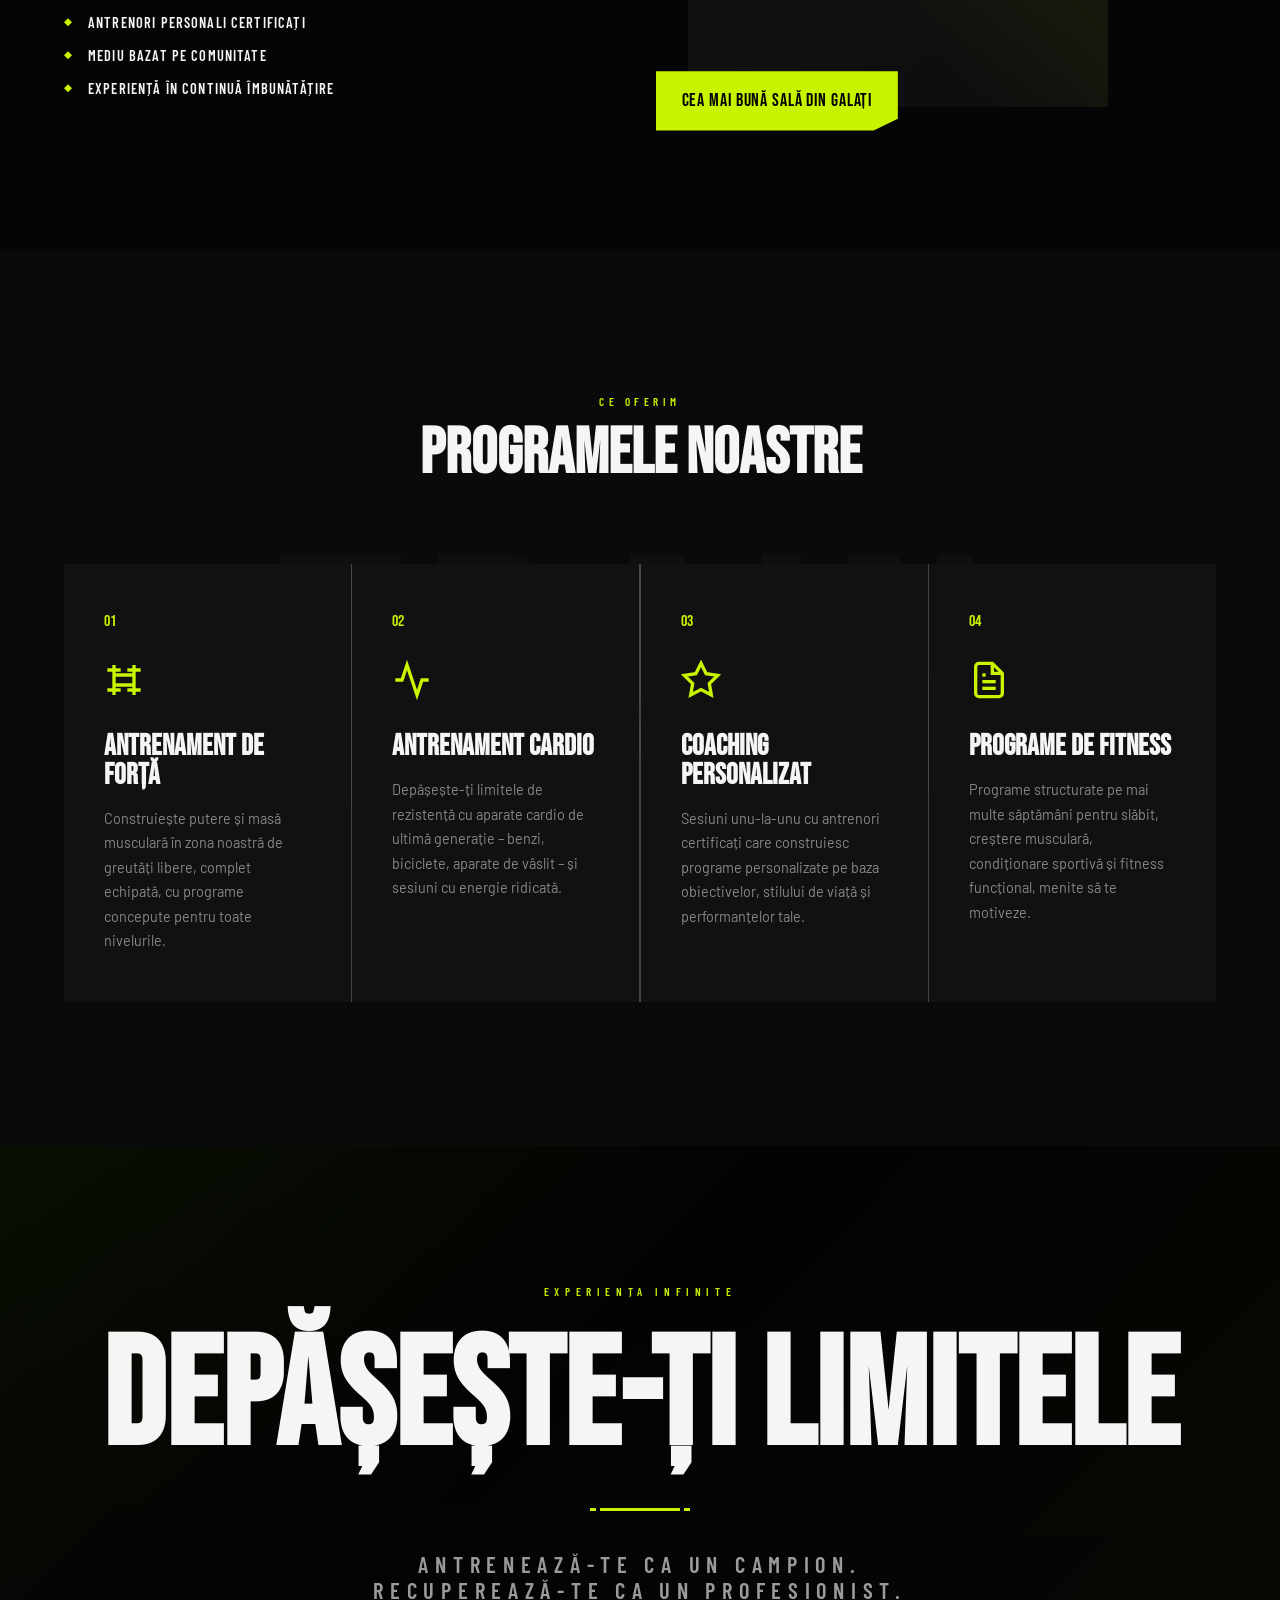
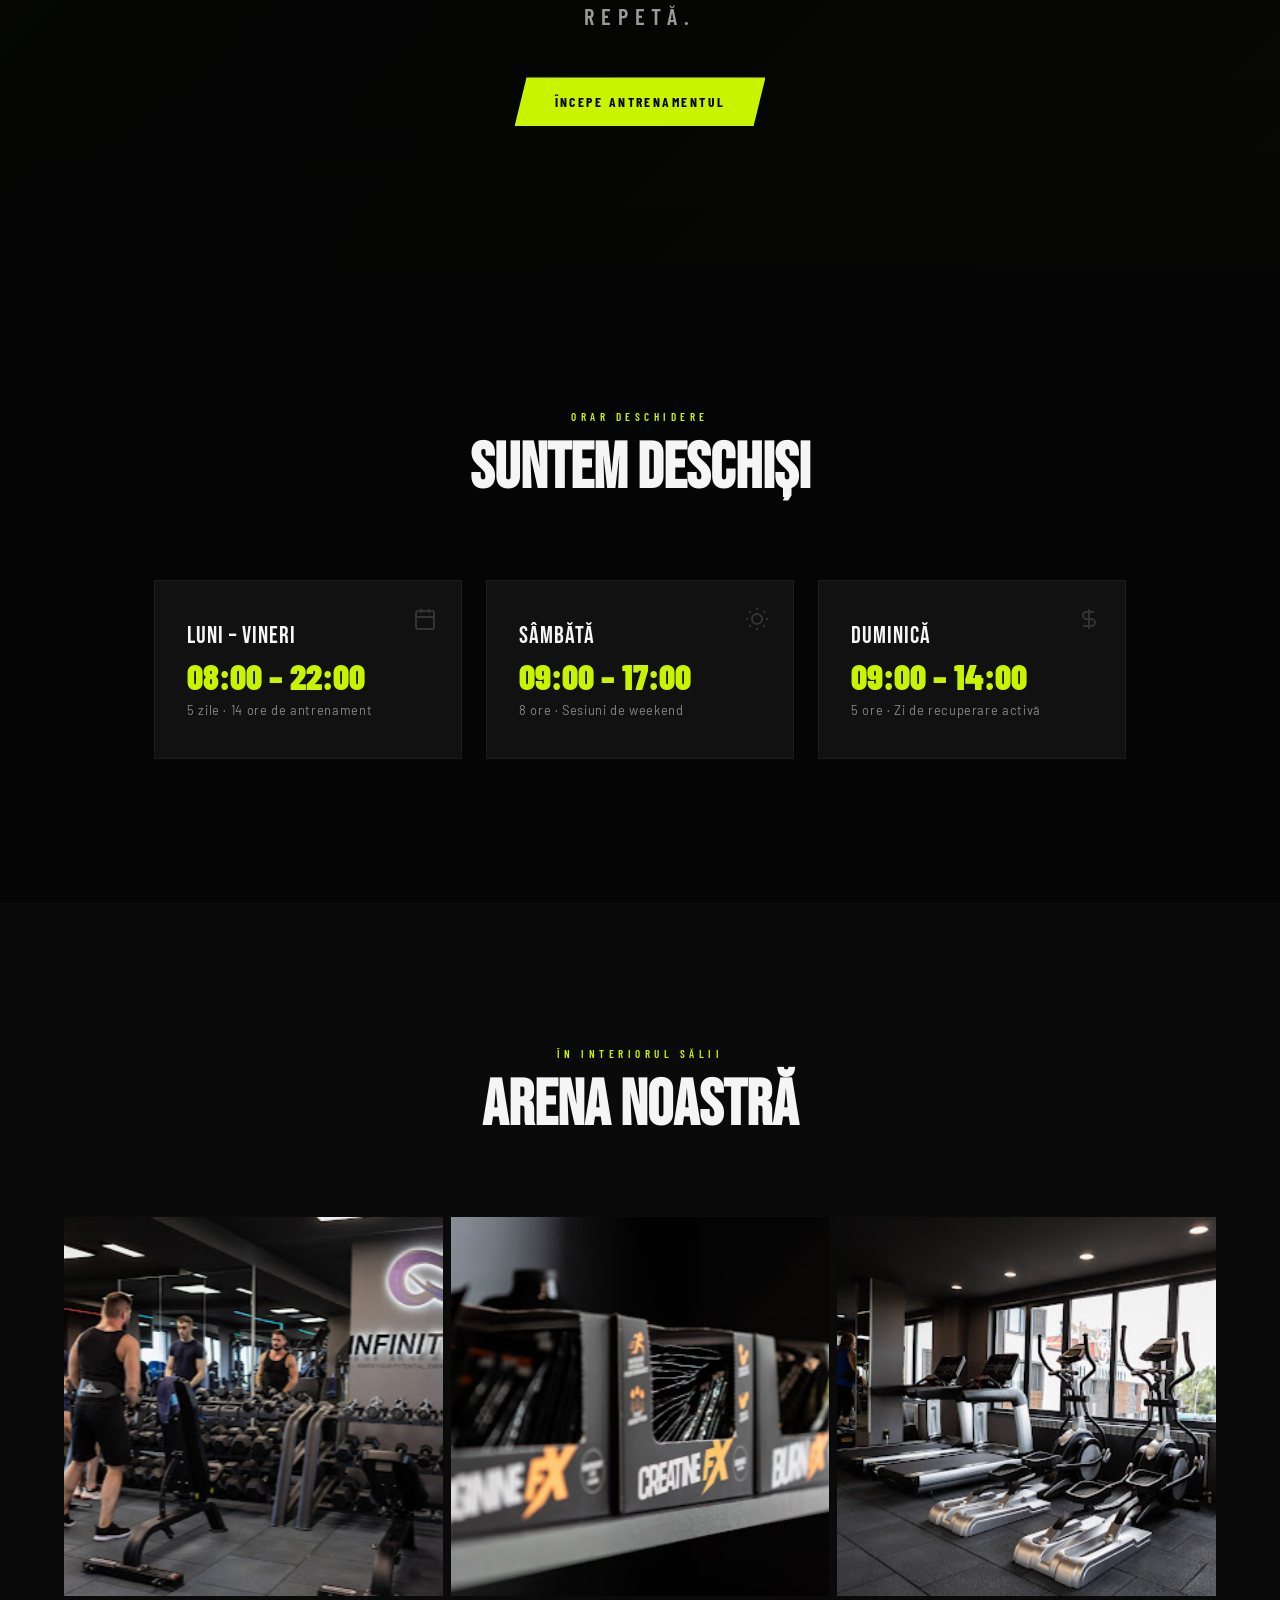
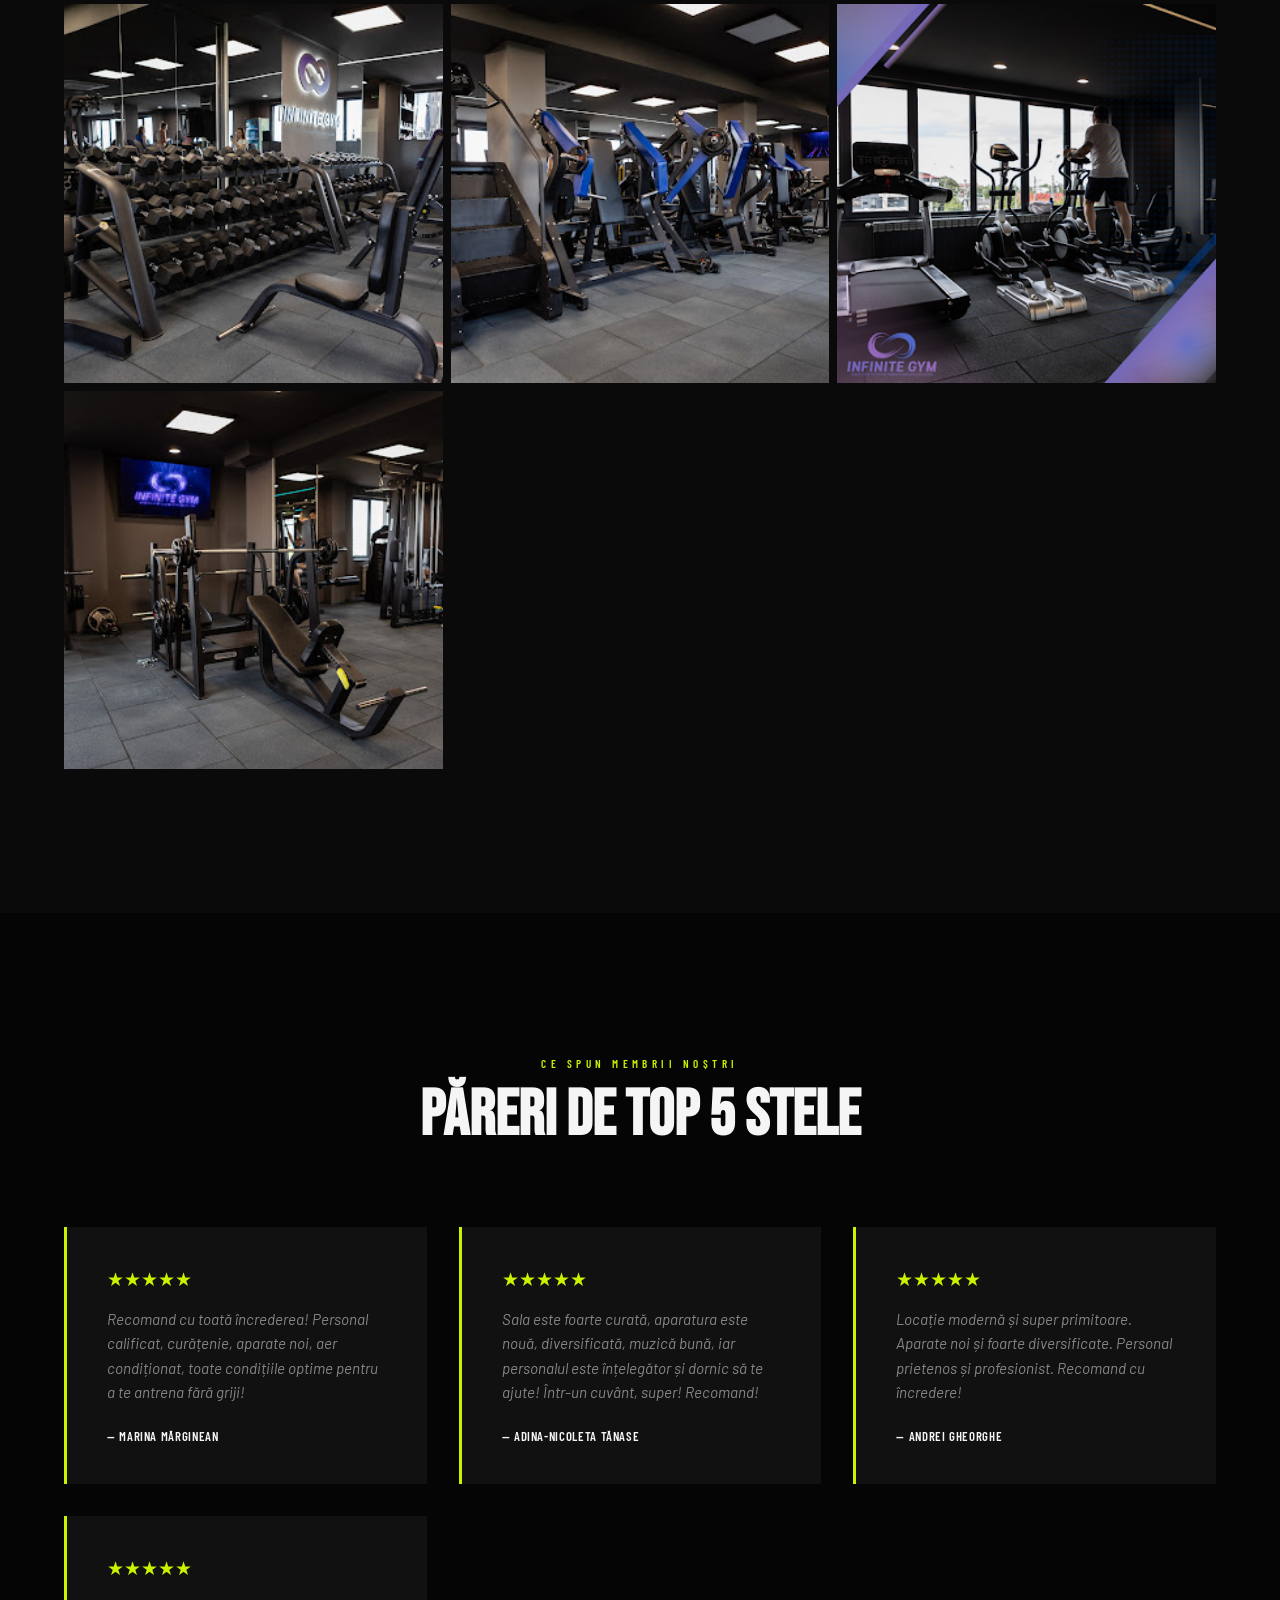
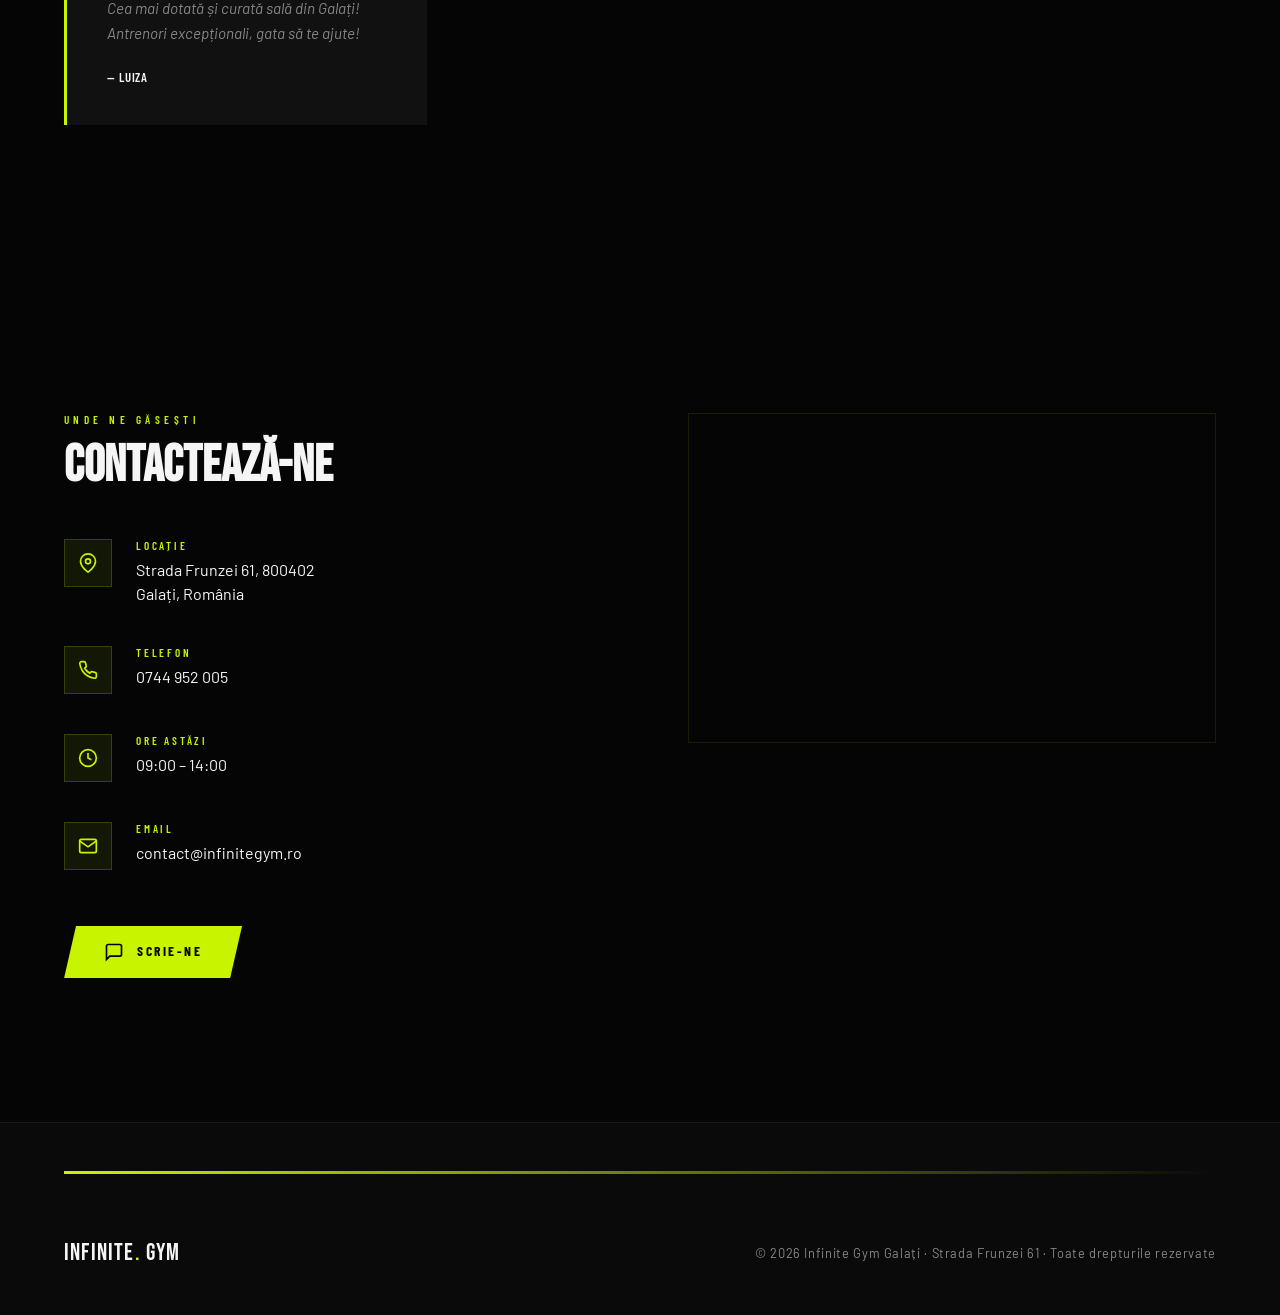
==== commit 4511a746: "your message" ====
--- a/infinitegymgalati/infinite-gym.html
+++ b/infinitegymgalati/infinite-gym.html
@@ -1,1282 +1,52 @@
 <!DOCTYPE html>
-<html lang="en">
+<html lang="ro">
 <head>
 <meta charset="UTF-8" />
 <meta name="viewport" content="width=device-width, initial-scale=1.0"/>
-<title>Infinite Gym Galați — No Limits. Just Results.</title>
+<meta name="description" content="Infinite Gym Galati - Strength, cardio, and personalized training.">
+<title data-i18n="pageTitle">Infinite Gym Galați — Fără Limite. Doar Rezultate.</title>
 <link rel="preconnect" href="https://fonts.googleapis.com"/>
 <link href="https://fonts.googleapis.com/css2?family=Bebas+Neue&family=Barlow+Condensed:wght@400;600;700;900&family=Barlow:wght@300;400;500&display=swap" rel="stylesheet"/>
-
-<style>
-/* =========================================
-   CSS VARIABLES & RESET
-   ========================================= */
-:root {
-  --black: #050505;
-  --deep: #0a0a0a;
-  --card: #111111;
-  --card2: #161616;
-  --accent: #c8f400;         /* Neon lime green */
-  --accent2: #a8d000;
-  --accent-glow: rgba(200,244,0,0.18);
-  --accent-glow2: rgba(200,244,0,0.07);
-  --white: #f5f5f5;
-  --gray: #888;
-  --gray2: #444;
-  --font-display: 'Bebas Neue', sans-serif;
-  --font-head: 'Barlow Condensed', sans-serif;
-  --font-body: 'Barlow', sans-serif;
-  --nav-h: 72px;
-  --radius: 4px;
-  --transition: 0.35s cubic-bezier(0.22, 1, 0.36, 1);
-}
-
-*, *::before, *::after { margin: 0; padding: 0; box-sizing: border-box; }
-
-html { scroll-behavior: smooth; font-size: 16px; }
-
-body {
-  background: var(--black);
-  color: var(--white);
-  font-family: var(--font-body);
-  overflow-x: hidden;
-  cursor: default;
-}
-
-/* Custom scrollbar */
-::-webkit-scrollbar { width: 4px; }
-::-webkit-scrollbar-track { background: var(--black); }
-::-webkit-scrollbar-thumb { background: var(--accent); border-radius: 2px; }
-
-a { color: inherit; text-decoration: none; }
-img { display: block; max-width: 100%; }
-ul { list-style: none; }
-
-/* =========================================
-   NOISE TEXTURE OVERLAY
-   ========================================= */
-body::before {
-  content: '';
-  position: fixed;
-  inset: 0;
-  background-image: url("data:image/svg+xml,%3Csvg viewBox='0 0 256 256' xmlns='http://www.w3.org/2000/svg'%3E%3Cfilter id='noise'%3E%3CfeTurbulence type='fractalNoise' baseFrequency='0.9' numOctaves='4' stitchTiles='stitch'/%3E%3C/filter%3E%3Crect width='100%25' height='100%25' filter='url(%23noise)' opacity='1'/%3E%3C/svg%3E");
-  opacity: 0.025;
-  pointer-events: none;
-  z-index: 9999;
-}
-
-/* =========================================
-   NAVBAR
-   ========================================= */
-#navbar {
-  position: fixed;
-  top: 0; left: 0; right: 0;
-  height: var(--nav-h);
-  z-index: 1000;
-  display: flex;
-  align-items: center;
-  justify-content: space-between;
-  padding: 0 5vw;
-  transition: background var(--transition), box-shadow var(--transition);
-}
-
-#navbar.scrolled {
-  background: rgba(5,5,5,0.96);
-  box-shadow: 0 2px 40px rgba(200,244,0,0.07);
-  backdrop-filter: blur(16px);
-  border-bottom: 1px solid rgba(200,244,0,0.1);
-}
-
-.nav-logo {
-  font-family: var(--font-display);
-  font-size: 1.7rem;
-  letter-spacing: 0.04em;
-  color: var(--white);
-}
-.nav-logo span { color: var(--accent); }
-
-.nav-links {
-  display: flex;
-  gap: 2.5rem;
-  align-items: center;
-}
-
-.nav-links a {
-  font-family: var(--font-head);
-  font-weight: 600;
-  font-size: 0.85rem;
-  letter-spacing: 0.14em;
-  text-transform: uppercase;
-  color: var(--gray);
-  transition: color var(--transition);
-  position: relative;
-}
-.nav-links a::after {
-  content: '';
-  position: absolute;
-  bottom: -4px; left: 0;
-  width: 0; height: 2px;
-  background: var(--accent);
-  transition: width var(--transition);
-}
-.nav-links a:hover { color: var(--accent); }
-.nav-links a:hover::after { width: 100%; }
-
-.nav-cta {
-  font-family: var(--font-head);
-  font-weight: 700;
-  font-size: 0.8rem;
-  letter-spacing: 0.16em;
-  text-transform: uppercase;
-  padding: 10px 22px;
-  background: var(--accent);
-  color: var(--black);
-  border: none;
-  cursor: pointer;
-  transition: all var(--transition);
-  clip-path: polygon(8px 0%, 100% 0%, calc(100% - 8px) 100%, 0% 100%);
-}
-.nav-cta:hover {
-  background: #fff;
-  transform: translateY(-1px);
-  box-shadow: 0 8px 30px rgba(200,244,0,0.35);
-}
-
-.nav-hamburger {
-  display: none;
-  flex-direction: column;
-  gap: 5px;
-  cursor: pointer;
-  padding: 4px;
-}
-.nav-hamburger span {
-  display: block;
-  width: 26px; height: 2px;
-  background: var(--white);
-  transition: all var(--transition);
-}
-
-/* =========================================
-   HERO SECTION
-   ========================================= */
-#hero {
-  position: relative;
-  height: 100vh;
-  min-height: 640px;
-  display: flex;
-  align-items: center;
-  justify-content: center;
-  overflow: hidden;
-}
-
-/* Animated gradient background */
-.hero-bg {
-  position: absolute;
-  inset: 0;
-  background:
-    radial-gradient(ellipse 80% 60% at 60% 40%, rgba(200,244,0,0.12) 0%, transparent 65%),
-    radial-gradient(ellipse 60% 80% at 20% 70%, rgba(200,244,0,0.06) 0%, transparent 60%),
-    linear-gradient(135deg, #050505 0%, #0d0d0d 50%, #050505 100%);
-  animation: bgPulse 8s ease-in-out infinite alternate;
-}
-@keyframes bgPulse {
-  0% { opacity: 1; transform: scale(1); }
-  100% { opacity: 0.85; transform: scale(1.03); }
-}
-
-/* Animated grid lines */
-.hero-grid {
-  position: absolute;
-  inset: 0;
-  background-image:
-    linear-gradient(rgba(200,244,0,0.04) 1px, transparent 1px),
-    linear-gradient(90deg, rgba(200,244,0,0.04) 1px, transparent 1px);
-  background-size: 60px 60px;
-  animation: gridMove 20s linear infinite;
-}
-@keyframes gridMove {
-  0% { transform: translateY(0); }
-  100% { transform: translateY(60px); }
-}
-
-/* Diagonal slash accent */
-.hero-slash {
-  position: absolute;
-  width: 3px;
-  height: 180%;
-  background: linear-gradient(to bottom, transparent, var(--accent), transparent);
-  top: -40%;
-  opacity: 0.15;
-  transform: rotate(25deg);
-}
-.hero-slash:nth-child(1) { left: 25%; animation: slashMove 6s ease-in-out infinite alternate; }
-.hero-slash:nth-child(2) { left: 65%; animation: slashMove 8s ease-in-out infinite alternate-reverse; opacity: 0.08; }
-.hero-slash:nth-child(3) { left: 80%; animation: slashMove 5s ease-in-out infinite alternate; opacity: 0.05; }
-@keyframes slashMove {
-  0% { transform: rotate(25deg) translateX(0); }
-  100% { transform: rotate(25deg) translateX(30px); }
-}
-
-.hero-content {
-  position: relative;
-  z-index: 2;
-  text-align: center;
-  padding: 0 5vw;
-}
-
-.hero-eyebrow {
-  font-family: var(--font-head);
-  font-size: 0.75rem;
-  font-weight: 600;
-  letter-spacing: 0.4em;
-  text-transform: uppercase;
-  color: var(--accent);
-  margin-bottom: 1.5rem;
-  opacity: 0;
-  transform: translateY(20px);
-  animation: fadeUp 0.8s 0.3s forwards;
-}
-
-.hero-title {
-  font-family: var(--font-display);
-  font-size: clamp(4.5rem, 13vw, 11rem);
-  line-height: 0.92;
-  letter-spacing: 0.01em;
-  text-transform: uppercase;
-  color: var(--white);
-  opacity: 0;
-  transform: translateY(30px);
-  animation: fadeUp 0.9s 0.5s forwards;
-}
-.hero-title .accent { color: var(--accent); }
-.hero-title .outline {
-  -webkit-text-stroke: 2px var(--white);
-  color: transparent;
-}
-
-.hero-sub {
-  font-family: var(--font-head);
-  font-size: clamp(1.1rem, 3vw, 1.6rem);
-  font-weight: 600;
-  letter-spacing: 0.25em;
-  text-transform: uppercase;
-  color: var(--gray);
-  margin-top: 1.2rem;
-  margin-bottom: 3rem;
-  opacity: 0;
-  transform: translateY(20px);
-  animation: fadeUp 0.8s 0.7s forwards;
-}
-
-.hero-btns {
-  display: flex;
-  gap: 1.2rem;
-  justify-content: center;
-  flex-wrap: wrap;
-  opacity: 0;
-  transform: translateY(20px);
-  animation: fadeUp 0.8s 0.9s forwards;
-}
-
-.btn-primary {
-  font-family: var(--font-head);
-  font-weight: 700;
-  font-size: 0.85rem;
-  letter-spacing: 0.18em;
-  text-transform: uppercase;
-  padding: 16px 40px;
-  background: var(--accent);
-  color: var(--black);
-  border: none;
-  cursor: pointer;
-  transition: all var(--transition);
-  clip-path: polygon(12px 0%, 100% 0%, calc(100% - 12px) 100%, 0% 100%);
-  position: relative;
-  overflow: hidden;
-}
-.btn-primary::before {
-  content: '';
-  position: absolute;
-  inset: 0;
-  background: rgba(255,255,255,0.2);
-  transform: translateX(-100%) skewX(-15deg);
-  transition: transform 0.5s;
-}
-.btn-primary:hover::before { transform: translateX(150%) skewX(-15deg); }
-.btn-primary:hover {
-  transform: translateY(-3px);
-  box-shadow: 0 16px 50px rgba(200,244,0,0.4);
-}
-
-.btn-ghost {
-  font-family: var(--font-head);
-  font-weight: 700;
-  font-size: 0.85rem;
-  letter-spacing: 0.18em;
-  text-transform: uppercase;
-  padding: 14px 38px;
-  background: transparent;
-  color: var(--white);
-  border: 2px solid rgba(255,255,255,0.3);
-  cursor: pointer;
-  transition: all var(--transition);
-  clip-path: polygon(12px 0%, 100% 0%, calc(100% - 12px) 100%, 0% 100%);
-}
-.btn-ghost:hover {
-  border-color: var(--accent);
-  color: var(--accent);
-  transform: translateY(-3px);
-  box-shadow: 0 0 30px rgba(200,244,0,0.15);
-}
-
-/* Scroll indicator */
-.hero-scroll {
-  position: absolute;
-  bottom: 2rem;
-  left: 50%;
-  transform: translateX(-50%);
-  display: flex;
-  flex-direction: column;
-  align-items: center;
-  gap: 0.5rem;
-  opacity: 0;
-  animation: fadeIn 1s 1.5s forwards;
-  cursor: pointer;
-}
-.hero-scroll span {
-  font-family: var(--font-head);
-  font-size: 0.65rem;
-  letter-spacing: 0.25em;
-  text-transform: uppercase;
-  color: var(--gray);
-}
-.scroll-line {
-  width: 1px;
-  height: 50px;
-  background: linear-gradient(to bottom, var(--accent), transparent);
-  animation: scrollPulse 1.8s ease-in-out infinite;
-}
-@keyframes scrollPulse {
-  0%, 100% { opacity: 0.3; transform: scaleY(1); }
-  50% { opacity: 1; transform: scaleY(1.2); }
-}
-
-/* =========================================
-   STATS BAR
-   ========================================= */
-#stats {
-  background: var(--accent);
-  padding: 1.6rem 5vw;
-  display: flex;
-  justify-content: center;
-  gap: clamp(2rem, 6vw, 8rem);
-  flex-wrap: wrap;
-}
-
-.stat-item {
-  display: flex;
-  flex-direction: column;
-  align-items: center;
-}
-.stat-number {
-  font-family: var(--font-display);
-  font-size: 2.2rem;
-  color: var(--black);
-  line-height: 1;
-}
-.stat-label {
-  font-family: var(--font-head);
-  font-size: 0.7rem;
-  font-weight: 600;
-  letter-spacing: 0.2em;
-  text-transform: uppercase;
-  color: rgba(0,0,0,0.6);
-  margin-top: 0.2rem;
-}
-
-/* =========================================
-   ABOUT SECTION
-   ========================================= */
-#about {
-  padding: 9rem 5vw;
-  display: grid;
-  grid-template-columns: 1fr 1fr;
-  gap: 6rem;
-  align-items: center;
-  max-width: 1300px;
-  margin: 0 auto;
-}
-
-.about-label {
-  font-family: var(--font-head);
-  font-size: 0.7rem;
-  font-weight: 600;
-  letter-spacing: 0.4em;
-  text-transform: uppercase;
-  color: var(--accent);
-  margin-bottom: 1.4rem;
-}
-
-.about-title {
-  font-family: var(--font-display);
-  font-size: clamp(3rem, 5vw, 5rem);
-  line-height: 0.95;
-  text-transform: uppercase;
-  margin-bottom: 2rem;
-}
-
-.about-text {
-  font-size: 1.05rem;
-  line-height: 1.75;
-  color: var(--gray);
-  margin-bottom: 1.2rem;
-  max-width: 520px;
-}
-
-.about-features {
-  margin-top: 2.5rem;
-  display: flex;
-  flex-direction: column;
-  gap: 1rem;
-}
-.about-feat {
-  display: flex;
-  align-items: center;
-  gap: 1rem;
-  font-family: var(--font-head);
-  font-weight: 600;
-  font-size: 0.9rem;
-  letter-spacing: 0.08em;
-  text-transform: uppercase;
-  color: var(--white);
-}
-.feat-dot {
-  width: 8px; height: 8px;
-  background: var(--accent);
-  clip-path: polygon(50% 0%, 100% 50%, 50% 100%, 0% 50%);
-  flex-shrink: 0;
-}
-
-/* About visual */
-.about-visual {
-  position: relative;
-}
-.about-img-wrap {
-  position: relative;
-  aspect-ratio: 3/4;
-  max-height: 560px;
-  overflow: hidden;
-}
-.about-img-placeholder {
-  width: 100%; height: 100%;
-  background:
-    linear-gradient(135deg, #1a1a1a 0%, #111 40%, #0d0d0d 100%);
-  display: flex;
-  align-items: center;
-  justify-content: center;
-  font-family: var(--font-display);
-  font-size: 6rem;
-  color: rgba(200,244,0,0.08);
-  letter-spacing: 0.05em;
-  position: relative;
-  overflow: hidden;
-}
-.about-img-placeholder::before {
-  content: '';
-  position: absolute;
-  inset: 0;
-  background:
-    linear-gradient(45deg, transparent 30%, rgba(200,244,0,0.05) 50%, transparent 70%);
-  animation: shimmer 4s ease-in-out infinite;
-}
-@keyframes shimmer {
-  0%, 100% { opacity: 0; transform: translateX(-100%) rotate(45deg); }
-  50% { opacity: 1; transform: translateX(100%) rotate(45deg); }
-}
-
-/* Dumbbell SVG icon in about visual */
-.about-icon {
-  font-size: 7rem;
-  opacity: 0.12;
-  user-select: none;
-}
-
-/* Corner accents */
-.corner-tl, .corner-br {
-  position: absolute;
-  width: 50px; height: 50px;
-  border-color: var(--accent);
-  border-style: solid;
-}
-.corner-tl {
-  top: -12px; left: -12px;
-  border-width: 3px 0 0 3px;
-}
-.corner-br {
-  bottom: -12px; right: -12px;
-  border-width: 0 3px 3px 0;
-}
-
-/* Accent badge */
-.about-badge {
-  position: absolute;
-  bottom: -1.5rem;
-  left: -2rem;
-  background: var(--accent);
-  color: var(--black);
-  padding: 1.2rem 1.6rem;
-  font-family: var(--font-display);
-  font-size: 1.1rem;
-  letter-spacing: 0.05em;
-  clip-path: polygon(0 0, 100% 0, 100% 80%, 90% 100%, 0 100%);
-  z-index: 2;
-}
-
-/* =========================================
-   SERVICES SECTION
-   ========================================= */
-#services {
-  padding: 9rem 5vw;
-  background: var(--deep);
-  position: relative;
-  overflow: hidden;
-}
-#services::before {
-  content: 'TRAIN';
-  position: absolute;
-  font-family: var(--font-display);
-  font-size: 28vw;
-  color: rgba(255,255,255,0.018);
-  top: 50%;
-  left: 50%;
-  transform: translate(-50%,-50%);
-  pointer-events: none;
-  letter-spacing: 0.05em;
-  white-space: nowrap;
-}
-
-.section-header {
-  text-align: center;
-  margin-bottom: 5rem;
-}
-.section-label {
-  font-family: var(--font-head);
-  font-size: 0.7rem;
-  font-weight: 600;
-  letter-spacing: 0.4em;
-  text-transform: uppercase;
-  color: var(--accent);
-  margin-bottom: 1rem;
-}
-.section-title {
-  font-family: var(--font-display);
-  font-size: clamp(2.8rem, 5vw, 5rem);
-  text-transform: uppercase;
-  line-height: 0.95;
-}
-
-.services-grid {
-  display: grid;
-  grid-template-columns: repeat(auto-fit, minmax(260px, 1fr));
-  gap: 1.5px;
-  max-width: 1300px;
-  margin: 0 auto;
-  background: var(--gray2);
-}
-
-.service-card {
-  background: var(--card);
-  padding: 3rem 2.5rem;
-  position: relative;
-  overflow: hidden;
-  cursor: pointer;
-  transition: background var(--transition);
-}
-.service-card::before {
-  content: '';
-  position: absolute;
-  inset: 0;
-  background: linear-gradient(135deg, var(--accent) 0%, var(--accent2) 100%);
-  opacity: 0;
-  transition: opacity var(--transition);
-}
-.service-card:hover::before { opacity: 1; }
-.service-card:hover .svc-num { color: rgba(0,0,0,0.15); }
-.service-card:hover .svc-icon { color: rgba(0,0,0,0.25); }
-.service-card:hover .svc-title { color: var(--black); }
-.service-card:hover .svc-text { color: rgba(0,0,0,0.65); }
-.service-card:hover .svc-arrow { border-color: var(--black); color: var(--black); }
-
-.svc-num {
-  font-family: var(--font-display);
-  font-size: 1rem;
-  color: var(--accent);
-  margin-bottom: 1.5rem;
-  position: relative;
-  z-index: 1;
-  transition: color var(--transition);
-}
-.svc-icon {
-  font-size: 2.8rem;
-  margin-bottom: 1.5rem;
-  position: relative;
-  z-index: 1;
-  color: var(--accent);
-  transition: color var(--transition);
-  display: block;
-}
-.svc-title {
-  font-family: var(--font-display);
-  font-size: 1.8rem;
-  text-transform: uppercase;
-  margin-bottom: 1rem;
-  position: relative;
-  z-index: 1;
-  transition: color var(--transition);
-  line-height: 1;
-}
-.svc-text {
-  font-size: 0.9rem;
-  line-height: 1.7;
-  color: var(--gray);
-  position: relative;
-  z-index: 1;
-  transition: color var(--transition);
-}
-.svc-arrow {
-  position: absolute;
-  bottom: 2rem; right: 2rem;
-  width: 36px; height: 36px;
-  border: 2px solid var(--gray2);
-  display: flex; align-items: center; justify-content: center;
-  font-size: 1rem;
-  color: var(--gray);
-  transition: all var(--transition);
-  z-index: 1;
-}
-
-/* =========================================
-   EXPERIENCE / PRIME-STYLE SECTION
-   ========================================= */
-#experience {
-  position: relative;
-  min-height: 80vh;
-  display: flex;
-  align-items: center;
-  justify-content: center;
-  overflow: hidden;
-  text-align: center;
-}
-
-.exp-bg {
-  position: absolute;
-  inset: 0;
-  background:
-    linear-gradient(to bottom, rgba(5,5,5,0.5) 0%, rgba(5,5,5,0.85) 100%),
-    linear-gradient(135deg, #0d1a00 0%, #000 40%, #0d0d00 100%);
-}
-/* Animated lines */
-.exp-lines {
-  position: absolute;
-  inset: 0;
-  overflow: hidden;
-}
-.exp-line {
-  position: absolute;
-  height: 1px;
-  width: 120%;
-  background: linear-gradient(90deg, transparent, var(--accent), transparent);
-  opacity: 0;
-  animation: linePass 5s ease-in-out infinite;
-}
-.exp-line:nth-child(1) { top: 25%; animation-delay: 0s; }
-.exp-line:nth-child(2) { top: 50%; animation-delay: 1.7s; }
-.exp-line:nth-child(3) { top: 75%; animation-delay: 3.4s; }
-@keyframes linePass {
-  0% { left: -120%; opacity: 0; }
-  10% { opacity: 0.5; }
-  90% { opacity: 0.5; }
-  100% { left: 120%; opacity: 0; }
-}
-
-.exp-content {
-  position: relative;
-  z-index: 2;
-  padding: 5rem 5vw;
-}
-
-.exp-pre {
-  font-family: var(--font-head);
-  font-size: 0.7rem;
-  font-weight: 600;
-  letter-spacing: 0.5em;
-  text-transform: uppercase;
-  color: var(--accent);
-  margin-bottom: 2rem;
-}
-
-.exp-title {
-  font-family: var(--font-display);
-  font-size: clamp(4rem, 12vw, 10rem);
-  line-height: 0.9;
-  text-transform: uppercase;
-}
-.exp-title .line2 {
-  -webkit-text-stroke: 2px rgba(255,255,255,0.4);
-  color: transparent;
-  display: block;
-}
-
-.exp-divider {
-  width: 80px; height: 3px;
-  background: var(--accent);
-  margin: 2.5rem auto;
-  position: relative;
-}
-.exp-divider::before, .exp-divider::after {
-  content: '';
-  position: absolute;
-  top: 0;
-  width: 6px; height: 3px;
-  background: var(--accent);
-}
-.exp-divider::before { left: -10px; }
-.exp-divider::after { right: -10px; }
-
-.exp-sub {
-  font-family: var(--font-head);
-  font-size: clamp(1rem, 2.5vw, 1.4rem);
-  font-weight: 600;
-  letter-spacing: 0.3em;
-  text-transform: uppercase;
-  color: rgba(255,255,255,0.6);
-  max-width: 600px;
-  margin: 0 auto 3rem;
-}
-
-/* =========================================
-   SCHEDULE SECTION
-   ========================================= */
-#schedule {
-  padding: 9rem 5vw;
-  max-width: 1100px;
-  margin: 0 auto;
-}
-
-.schedule-grid {
-  display: grid;
-  grid-template-columns: repeat(auto-fit, minmax(260px, 1fr));
-  gap: 1.5rem;
-  margin-top: 4rem;
-}
-
-.schedule-card {
-  background: var(--card);
-  border: 1px solid rgba(255,255,255,0.05);
-  padding: 2.5rem 2rem;
-  position: relative;
-  overflow: hidden;
-  transition: all var(--transition);
-}
-.schedule-card::before {
-  content: '';
-  position: absolute;
-  top: 0; left: 0;
-  width: 4px; height: 0;
-  background: var(--accent);
-  transition: height var(--transition);
-}
-.schedule-card:hover::before { height: 100%; }
-.schedule-card:hover {
-  border-color: rgba(200,244,0,0.2);
-  transform: translateY(-4px);
-  box-shadow: 0 20px 50px rgba(0,0,0,0.5);
-}
-
-.sched-day {
-  font-family: var(--font-display);
-  font-size: 1.5rem;
-  text-transform: uppercase;
-  margin-bottom: 0.6rem;
-  letter-spacing: 0.04em;
-}
-.sched-time {
-  font-family: var(--font-head);
-  font-size: 2.2rem;
-  font-weight: 900;
-  color: var(--accent);
-  line-height: 1;
-  margin-bottom: 0.5rem;
-}
-.sched-sub {
-  font-size: 0.8rem;
-  color: var(--gray);
-  letter-spacing: 0.05em;
-}
-
-.sched-icon {
-  position: absolute;
-  top: 1.5rem; right: 1.5rem;
-  font-size: 1.6rem;
-  opacity: 0.15;
-}
-
-/* =========================================
-   GALLERY SECTION
-   ========================================= */
-#gallery {
-  padding: 9rem 5vw;
-  background: var(--deep);
-}
-
-.gallery-grid {
-  display: grid;
-  grid-template-columns: repeat(3, 1fr);
-  grid-template-rows: auto;
-  gap: 4px;
-  max-width: 1300px;
-  margin: 4rem auto 0;
-}
-
-.gallery-item {
-  position: relative;
-  overflow: hidden;
-  cursor: pointer;
-  aspect-ratio: 4/3;
-}
-.gallery-item:nth-child(1) { grid-column: span 2; aspect-ratio: 16/9; }
-.gallery-item:nth-child(5) { grid-column: span 2; aspect-ratio: 16/9; }
-
-.gallery-ph {
-  width: 100%; height: 100%;
-  display: flex;
-  align-items: center;
-  justify-content: center;
-  font-family: var(--font-display);
-  font-size: 4rem;
-  transition: transform 0.6s cubic-bezier(0.22, 1, 0.36, 1);
-}
-.gallery-item:hover .gallery-ph { transform: scale(1.08); }
-
-/* Gallery color schemes */
-.gallery-item:nth-child(1) .gallery-ph { background: #0e1400; color: rgba(200,244,0,0.15); }
-.gallery-item:nth-child(2) .gallery-ph { background: #0d0d0d; color: rgba(200,244,0,0.1); }
-.gallery-item:nth-child(3) .gallery-ph { background: #111000; color: rgba(200,244,0,0.12); }
-.gallery-item:nth-child(4) .gallery-ph { background: #0a0e00; color: rgba(200,244,0,0.08); }
-.gallery-item:nth-child(5) .gallery-ph { background: #0f1500; color: rgba(200,244,0,0.13); }
-.gallery-item:nth-child(6) .gallery-ph { background: #0b0b0b; color: rgba(200,244,0,0.1); }
-
-.gallery-overlay {
-  position: absolute;
-  inset: 0;
-  background: linear-gradient(135deg, rgba(200,244,0,0.9), rgba(0,0,0,0.5));
-  opacity: 0;
-  display: flex;
-  align-items: center;
-  justify-content: center;
-  transition: opacity 0.4s;
-}
-.gallery-item:hover .gallery-overlay { opacity: 1; }
-.gallery-overlay-text {
-  font-family: var(--font-display);
-  font-size: 1.4rem;
-  text-transform: uppercase;
-  color: var(--black);
-  letter-spacing: 0.1em;
-}
-
-/* =========================================
-   CONTACT SECTION
-   ========================================= */
-#contact {
-  padding: 9rem 5vw;
-  max-width: 1300px;
-  margin: 0 auto;
-  display: grid;
-  grid-template-columns: 1fr 1fr;
-  gap: 6rem;
-  align-items: start;
-}
-
-.contact-info-item {
-  display: flex;
-  align-items: flex-start;
-  gap: 1.5rem;
-  margin-bottom: 2.5rem;
-}
-.ci-icon {
-  width: 48px; height: 48px;
-  background: var(--accent-glow2);
-  border: 1px solid rgba(200,244,0,0.2);
-  display: flex; align-items: center; justify-content: center;
-  font-size: 1.3rem;
-  flex-shrink: 0;
-  color: var(--accent);
-}
-.ci-label {
-  font-family: var(--font-head);
-  font-size: 0.7rem;
-  font-weight: 600;
-  letter-spacing: 0.25em;
-  text-transform: uppercase;
-  color: var(--accent);
-  margin-bottom: 0.4rem;
-}
-.ci-value {
-  font-size: 1rem;
-  color: var(--white);
-  line-height: 1.5;
-}
-
-.map-wrap {
-  position: relative;
-  aspect-ratio: 16/10;
-  overflow: hidden;
-  border: 1px solid rgba(200,244,0,0.1);
-}
-.map-wrap iframe {
-  width: 100%; height: 100%;
-  border: none;
-  filter: invert(90%) hue-rotate(180deg) saturate(0.4) brightness(0.7);
-  transition: filter var(--transition);
-}
-.map-wrap:hover iframe {
-  filter: invert(85%) hue-rotate(160deg) saturate(0.7) brightness(0.8);
-}
-
-/* =========================================
-   FOOTER
-   ========================================= */
-footer {
-  background: var(--deep);
-  border-top: 1px solid rgba(255,255,255,0.06);
-  padding: 3rem 5vw;
-  display: flex;
-  justify-content: space-between;
-  align-items: center;
-  flex-wrap: wrap;
-  gap: 1.5rem;
-}
-.footer-logo {
-  font-family: var(--font-display);
-  font-size: 1.5rem;
-  letter-spacing: 0.05em;
-}
-.footer-logo span { color: var(--accent); }
-.footer-copy {
-  font-size: 0.8rem;
-  color: var(--gray);
-  letter-spacing: 0.05em;
-}
-.footer-accent-line {
-  width: 100%;
-  height: 3px;
-  background: linear-gradient(90deg, var(--accent) 0%, transparent 100%);
-  margin-bottom: 2.5rem;
-}
-
-/* =========================================
-   CHATBOT
-   ========================================= */
-#chatbot-toggle {
-  position: fixed;
-  bottom: 2rem;
-  right: 2rem;
-  width: 58px; height: 58px;
-  background: var(--accent);
-  border: none;
-  cursor: pointer;
-  display: flex; align-items: center; justify-content: center;
-  font-size: 1.5rem;
-  z-index: 999;
-  transition: all var(--transition);
-  clip-path: polygon(10px 0%, 100% 0%, calc(100% - 10px) 100%, 0% 100%);
-  box-shadow: 0 8px 30px rgba(200,244,0,0.3);
-}
-#chatbot-toggle:hover {
-  transform: scale(1.1);
-  box-shadow: 0 12px 40px rgba(200,244,0,0.5);
-}
-
-#chatbot-window {
-  position: fixed;
-  bottom: 6.5rem;
-  right: 2rem;
-  width: 340px;
-  max-height: 480px;
-  background: #0e0e0e;
-  border: 1px solid rgba(200,244,0,0.2);
-  display: flex;
-  flex-direction: column;
-  z-index: 998;
-  transform-origin: bottom right;
-  transform: scale(0) translateY(20px);
-  opacity: 0;
-  transition: all 0.4s cubic-bezier(0.34, 1.56, 0.64, 1);
-  pointer-events: none;
-  box-shadow: 0 30px 80px rgba(0,0,0,0.8), 0 0 0 1px rgba(200,244,0,0.05);
-}
-#chatbot-window.open {
-  transform: scale(1) translateY(0);
-  opacity: 1;
-  pointer-events: all;
-}
-
-.chat-header {
-  background: var(--accent);
-  padding: 1rem 1.4rem;
-  display: flex;
-  align-items: center;
-  justify-content: space-between;
-}
-.chat-header-info {
-  display: flex;
-  align-items: center;
-  gap: 0.8rem;
-}
-.chat-avatar {
-  width: 32px; height: 32px;
-  background: var(--black);
-  display: flex; align-items: center; justify-content: center;
-  font-size: 1rem;
-  border-radius: 50%;
-}
-.chat-name {
-  font-family: var(--font-head);
-  font-weight: 700;
-  font-size: 0.8rem;
-  letter-spacing: 0.08em;
-  text-transform: uppercase;
-  color: var(--black);
-  line-height: 1;
-}
-.chat-status {
-  font-size: 0.68rem;
-  color: rgba(0,0,0,0.55);
-  letter-spacing: 0.04em;
-}
-.chat-close {
-  background: none;
-  border: none;
-  font-size: 1.1rem;
-  cursor: pointer;
-  color: var(--black);
-  opacity: 0.6;
-  transition: opacity 0.2s;
-}
-.chat-close:hover { opacity: 1; }
-
-.chat-messages {
-  flex: 1;
-  overflow-y: auto;
-  padding: 1.2rem;
-  display: flex;
-  flex-direction: column;
-  gap: 0.8rem;
-  min-height: 200px;
-}
-.chat-messages::-webkit-scrollbar { width: 3px; }
-.chat-messages::-webkit-scrollbar-thumb { background: var(--gray2); }
-
-.chat-bubble {
-  max-width: 82%;
-  padding: 0.7rem 1rem;
-  font-size: 0.85rem;
-  line-height: 1.5;
-  animation: bubbleIn 0.3s cubic-bezier(0.34, 1.56, 0.64, 1);
-}
-@keyframes bubbleIn {
-  from { transform: scale(0.8) translateY(10px); opacity: 0; }
-  to { transform: scale(1) translateY(0); opacity: 1; }
-}
-.bubble-bot {
-  background: #1a1a1a;
-  border: 1px solid rgba(255,255,255,0.06);
-  border-radius: 0 8px 8px 8px;
-  align-self: flex-start;
-  color: var(--white);
-}
-.bubble-user {
-  background: var(--accent);
-  color: var(--black);
-  border-radius: 8px 0 8px 8px;
-  align-self: flex-end;
-  font-weight: 600;
-}
-
-.chat-typing {
-  display: flex;
-  align-items: center;
-  gap: 4px;
-  padding: 0.7rem 1rem;
-  background: #1a1a1a;
-  border: 1px solid rgba(255,255,255,0.06);
-  border-radius: 0 8px 8px 8px;
-  align-self: flex-start;
-  width: fit-content;
-}
-.chat-typing span {
-  width: 6px; height: 6px;
-  background: var(--accent);
-  border-radius: 50%;
-  animation: typingDot 1s ease-in-out infinite;
-}
-.chat-typing span:nth-child(2) { animation-delay: 0.2s; }
-.chat-typing span:nth-child(3) { animation-delay: 0.4s; }
-@keyframes typingDot {
-  0%, 100% { transform: translateY(0); opacity: 0.5; }
-  50% { transform: translateY(-4px); opacity: 1; }
-}
-
-.chat-input-row {
-  display: flex;
-  border-top: 1px solid rgba(255,255,255,0.07);
-}
-.chat-input-row input {
-  flex: 1;
-  background: transparent;
-  border: none;
-  outline: none;
-  padding: 0.9rem 1.2rem;
-  color: var(--white);
-  font-family: var(--font-body);
-  font-size: 0.85rem;
-}
-.chat-input-row input::placeholder { color: var(--gray2); }
-.chat-send {
-  background: var(--accent);
-  border: none;
-  width: 50px;
-  cursor: pointer;
-  font-size: 1rem;
-  transition: background var(--transition);
-  display: flex; align-items: center; justify-content: center;
-  color: var(--black);
-}
-.chat-send:hover { background: var(--accent2); }
-
-/* =========================================
-   SCROLL REVEAL SYSTEM
-   ========================================= */
-.reveal {
-  opacity: 0;
-  transform: translateY(40px);
-  transition: opacity 0.7s cubic-bezier(0.22, 1, 0.36, 1), transform 0.7s cubic-bezier(0.22, 1, 0.36, 1);
-}
-.reveal.from-left { transform: translateX(-50px); }
-.reveal.from-right { transform: translateX(50px); }
-.reveal.scale-in { transform: scale(0.9); }
-.reveal.visible {
-  opacity: 1;
-  transform: translate(0) scale(1);
-}
-
-/* Delay helpers */
-.delay-1 { transition-delay: 0.1s; }
-.delay-2 { transition-delay: 0.2s; }
-.delay-3 { transition-delay: 0.3s; }
-.delay-4 { transition-delay: 0.4s; }
-.delay-5 { transition-delay: 0.5s; }
-
-/* =========================================
-   ANIMATIONS
-   ========================================= */
-@keyframes fadeUp {
-  to { opacity: 1; transform: translateY(0); }
-}
-@keyframes fadeIn {
-  to { opacity: 1; }
-}
-
-/* =========================================
-   MOBILE NAV MENU
-   ========================================= */
-.mobile-menu {
-  display: none;
-  position: fixed;
-  inset: 0;
-  background: rgba(5,5,5,0.98);
-  z-index: 998;
-  flex-direction: column;
-  align-items: center;
-  justify-content: center;
-  gap: 2.5rem;
-  transform: translateX(100%);
-  transition: transform var(--transition);
-}
-.mobile-menu.open { transform: translateX(0); }
-.mobile-menu a {
-  font-family: var(--font-display);
-  font-size: 3rem;
-  text-transform: uppercase;
-  color: var(--white);
-  letter-spacing: 0.05em;
-  transition: color 0.2s;
-}
-.mobile-menu a:hover { color: var(--accent); }
-
-/* =========================================
-   RESPONSIVE
-   ========================================= */
-@media (max-width: 900px) {
-  #about {
-    grid-template-columns: 1fr;
-    gap: 3rem;
-  }
-  .about-visual { max-width: 400px; margin: 0 auto; }
-
-  #contact {
-    grid-template-columns: 1fr;
-    gap: 3rem;
-  }
-
-  .gallery-grid {
-    grid-template-columns: 1fr 1fr;
-  }
-  .gallery-item:nth-child(1),
-  .gallery-item:nth-child(5) {
-    grid-column: span 2;
-  }
-
-  .nav-links { display: none; }
-  .nav-hamburger { display: flex; }
-  .mobile-menu { display: flex; }
-}
-
-@media (max-width: 600px) {
-  .hero-title { font-size: clamp(3.5rem, 16vw, 5rem); }
-  .exp-title { font-size: clamp(3rem, 16vw, 5rem); }
-  #stats { gap: 2rem; }
-  .gallery-grid { grid-template-columns: 1fr; }
-  .gallery-item:nth-child(1),
-  .gallery-item:nth-child(5) { grid-column: span 1; }
-  #chatbot-window { right: 1rem; left: 1rem; width: auto; }
-}
-</style>
+<link rel="stylesheet" href="style.css">
 </head>
 
 <body>
 
 <!-- ===================== MOBILE MENU ===================== -->
 <nav class="mobile-menu" id="mobileMenu">
-  <a href="#about" onclick="closeMobileMenu()">About</a>
-  <a href="#services" onclick="closeMobileMenu()">Services</a>
-  <a href="#schedule" onclick="closeMobileMenu()">Schedule</a>
-  <a href="#gallery" onclick="closeMobileMenu()">Gallery</a>
-  <a href="#contact" onclick="closeMobileMenu()">Contact</a>
+  <div class="lang-switch-mobile">
+    <span class="lang-btn active" onclick="setLanguage('ro')">RO</span>
+    <span class="lang-btn" onclick="setLanguage('en')">EN</span>
+  </div>
+  <a href="#about" onclick="closeMobileMenu()" data-i18n="navAbout">Despre</a>
+  <a href="#services" onclick="closeMobileMenu()" data-i18n="navServices">Servicii</a>
+  <a href="#schedule" onclick="closeMobileMenu()" data-i18n="navSchedule">Program</a>
+  <a href="#gallery" onclick="closeMobileMenu()" data-i18n="navGallery">Galerie</a>
+  <a href="#reviews" onclick="closeMobileMenu()" data-i18n="navReviews">Recenzii</a>
+  <a href="#contact" onclick="closeMobileMenu()" data-i18n="navContact">Contact</a>
 </nav>
 
 <!-- ===================== NAVBAR ===================== -->
 <header id="navbar">
   <div class="nav-logo">INFINITE<span>.</span></div>
   <ul class="nav-links">
-    <li><a href="#about">About</a></li>
-    <li><a href="#services">Services</a></li>
-    <li><a href="#schedule">Schedule</a></li>
-    <li><a href="#gallery">Gallery</a></li>
-    <li><a href="#contact">Contact</a></li>
+    <li><a href="#about" data-i18n="navAbout">Despre</a></li>
+    <li><a href="#services" data-i18n="navServices">Servicii</a></li>
+    <li><a href="#schedule" data-i18n="navSchedule">Program</a></li>
+    <li><a href="#gallery" data-i18n="navGallery">Galerie</a></li>
+    <li><a href="#reviews" data-i18n="navReviews">Recenzii</a></li>
+    <li><a href="#contact" data-i18n="navContact">Contact</a></li>
   </ul>
-  <button class="nav-cta" onclick="document.getElementById('contact').scrollIntoView({behavior:'smooth'})">Join Now</button>
+  
+  <div class="nav-right">
+    <div class="lang-switch">
+      <span class="lang-btn active" onclick="setLanguage('ro')">RO</span>
+      <span class="lang-divider">|</span>
+      <span class="lang-btn" onclick="setLanguage('en')">EN</span>
+    </div>
+    <button class="nav-cta" onclick="document.getElementById('contact').scrollIntoView({behavior:'smooth'})" data-i18n="navJoin">Alătură-te</button>
+  </div>
+
   <div class="nav-hamburger" id="hamburger" onclick="toggleMobileMenu()">
     <span></span><span></span><span></span>
   </div>
@@ -1291,21 +61,21 @@
   <div class="hero-slash"></div>
 
   <div class="hero-content">
-    <p class="hero-eyebrow">&#11088; Galați, România — Est. 2024</p>
+    <p class="hero-eyebrow" data-i18n="heroPre">Galați, România — Est. 2024</p>
     <h1 class="hero-title">
       INFINITE<br>
       <span class="outline">GYM</span>
       <span class="accent">.</span>
     </h1>
-    <p class="hero-sub">No Limits. Just Results.</p>
+    <p class="hero-sub" data-i18n="heroSub">Fără limite. Doar rezultate.</p>
     <div class="hero-btns">
-      <button class="btn-primary" onclick="document.getElementById('contact').scrollIntoView({behavior:'smooth'})">Join Now</button>
-      <button class="btn-ghost" onclick="document.getElementById('services').scrollIntoView({behavior:'smooth'})">View Programs</button>
+      <button class="btn-primary" onclick="document.getElementById('contact').scrollIntoView({behavior:'smooth'})" data-i18n="heroBtn1">Alătură-te Acum</button>
+      <button class="btn-ghost" onclick="document.getElementById('services').scrollIntoView({behavior:'smooth'})" data-i18n="heroBtn2">Vezi Programele</button>
     </div>
   </div>
 
   <div class="hero-scroll" onclick="document.getElementById('stats').scrollIntoView({behavior:'smooth'})">
-    <span>Scroll</span>
+    <span data-i18n="scrollText">Scroll</span>
     <div class="scroll-line"></div>
   </div>
 </section>
@@ -1314,84 +84,86 @@
 <section id="stats">
   <div class="stat-item">
     <span class="stat-number" data-target="500">0</span>
-    <span class="stat-label">Members</span>
+    <span class="stat-label" data-i18n="statMembers">Membri</span>
   </div>
   <div class="stat-item">
     <span class="stat-number" data-target="20">0</span>
-    <span class="stat-label">Expert Trainers</span>
+    <span class="stat-label" data-i18n="statTrainers">Antrenori Experți</span>
   </div>
   <div class="stat-item">
     <span class="stat-number" data-target="50">0</span>
-    <span class="stat-label">Equipment Units</span>
+    <span class="stat-label" data-i18n="statEquip">Aparate</span>
   </div>
   <div class="stat-item">
     <span class="stat-number" data-target="5">0</span>
-    <span class="stat-label">Years Strong</span>
+    <span class="stat-label" data-i18n="statYears">Ani de Activitate</span>
   </div>
 </section>
 
 <!-- ===================== ABOUT ===================== -->
 <section id="about">
   <div class="about-left reveal from-left">
-    <p class="about-label">&#9670; Who We Are</p>
-    <h2 class="about-title">Built for<br><span style="color:var(--accent)">Champions</span></h2>
-    <p class="about-text">Infinite Gym Galați is a modern fitness facility dedicated to delivering real results. We combine professional-grade equipment with a passionate community that drives you forward every single day.</p>
-    <p class="about-text">Whether you're here to build strength, improve your endurance, or transform your lifestyle — this is your arena. No excuses. No limits.</p>
+    <p class="about-label" data-i18n="aboutLabel">Cine Suntem</p>
+    <h2 class="about-title" data-i18n="aboutTitle">Construit pentru<br><span style="color:var(--accent)">Campioni</span></h2>
+    <p class="about-text" data-i18n="aboutText1">Infinite Gym Galați este un centru modern de fitness dedicat rezultatelor reale. Combinăm echipamente profesionale cu o comunitate pasionată care te împinge mai departe în fiecare zi.</p>
+    <p class="about-text" data-i18n="aboutText2">Fie că ești aici pentru a construi putere, pentru a-ți îmbunătăți rezistența sau pentru a-ți transforma stilul de viață — aceasta este arena ta. Fără scuze. Fără limite.</p>
     <div class="about-features">
-      <div class="about-feat"><div class="feat-dot"></div>Modern Professional Equipment</div>
-      <div class="about-feat"><div class="feat-dot"></div>Certified Personal Coaches</div>
-      <div class="about-feat"><div class="feat-dot"></div>Community-Driven Environment</div>
-      <div class="about-feat"><div class="feat-dot"></div>Continuously Improving Experience</div>
+      <div class="about-feat"><div class="feat-dot"></div><span data-i18n="aboutFeat1">Echipamente Profesionale Moderne</span></div>
+      <div class="about-feat"><div class="feat-dot"></div><span data-i18n="aboutFeat2">Antrenori Personali Certificați</span></div>
+      <div class="about-feat"><div class="feat-dot"></div><span data-i18n="aboutFeat3">Mediu Bazat pe Comunitate</span></div>
+      <div class="about-feat"><div class="feat-dot"></div><span data-i18n="aboutFeat4">Experiență în Continuă Îmbunătățire</span></div>
     </div>
   </div>
 
   <div class="about-visual reveal from-right delay-2">
     <div class="about-img-wrap">
-      <div class="about-img-placeholder">
-        <span class="about-icon">🏋️</span>
-      </div>
+      <img src="https://lh3.googleusercontent.com/gps-cs-s/AHVAweoE3dDtXKqvRP9T5ZpYxknNrz1RFdj8ckHfv9T6qB1Bhyy1G1uD_vkjoO_U-eR4ofXMuRsOdTS7KDLO_1dCZCBNdAWIkOOXmJ0O8aNbecHgvKja_LDCJ6e5ohzPiMFx5VJvV_HsAw=w800-h1000-no" class="about-img-placeholder object-cover" alt="Infinite Gym Setup">
       <div class="corner-tl"></div>
       <div class="corner-br"></div>
     </div>
-    <div class="about-badge">GALAȚI'S<br>FINEST GYM</div>
+    <div class="about-badge" data-i18n="aboutBadge">CEA MAI BUNĂ<br>SALĂ DIN GALAȚI</div>
   </div>
 </section>
 
 <!-- ===================== SERVICES ===================== -->
 <section id="services">
   <div class="section-header reveal">
-    <p class="section-label">&#9670; What We Offer</p>
-    <h2 class="section-title">Our<br><span style="color:var(--accent)">Programs</span></h2>
+    <p class="section-label" data-i18n="svcLabel">Ce Oferim</p>
+    <h2 class="section-title" data-i18n="svcTitle">Programele<br><span style="color:var(--accent)">Noastre</span></h2>
   </div>
 
   <div class="services-grid">
     <div class="service-card reveal delay-1">
       <div class="svc-num">01</div>
-      <span class="svc-icon">💪</span>
-      <h3 class="svc-title">Strength Training</h3>
-      <p class="svc-text">Build raw power and muscle mass with our fully equipped free weights zone, power racks, and structured lifting programs designed for all levels.</p>
-      <div class="svc-arrow">→</div>
+      <div class="svc-icon-svg">
+          <svg width="40" height="40" viewBox="0 0 24 24" fill="none" stroke="currentColor" stroke-width="2"><path d="M6 3v18M18 3v18M2 6h8M14 6h8M2 18h8M14 18h8M6 9h12M6 15h12"/></svg>
+      </div>
+      <h3 class="svc-title" data-i18n="svc1Title">Antrenament de Forță</h3>
+      <p class="svc-text" data-i18n="svc1Text">Construiește putere și masă musculară în zona noastră de greutăți libere, complet echipată, cu programe concepute pentru toate nivelurile.</p>
     </div>
     <div class="service-card reveal delay-2">
       <div class="svc-num">02</div>
-      <span class="svc-icon">🏃</span>
-      <h3 class="svc-title">Cardio Training</h3>
-      <p class="svc-text">Push your endurance limits with state-of-the-art cardio machines — treadmills, bikes, rowing machines — and high-energy group sessions.</p>
-      <div class="svc-arrow">→</div>
+      <div class="svc-icon-svg">
+          <svg width="40" height="40" viewBox="0 0 24 24" fill="none" stroke="currentColor" stroke-width="2"><polyline points="22 12 18 12 15 21 9 3 6 12 2 12"></polyline></svg>
+      </div>
+      <h3 class="svc-title" data-i18n="svc2Title">Antrenament Cardio</h3>
+      <p class="svc-text" data-i18n="svc2Text">Depășește-ți limitele de rezistență cu aparate cardio de ultimă generație – benzi, biciclete, aparate de vâslit – și sesiuni cu energie ridicată.</p>
     </div>
     <div class="service-card reveal delay-3">
       <div class="svc-num">03</div>
-      <span class="svc-icon">🎯</span>
-      <h3 class="svc-title">Personal Coaching</h3>
-      <p class="svc-text">One-on-one sessions with certified trainers who build personalized programs around your goals, lifestyle, and performance targets.</p>
-      <div class="svc-arrow">→</div>
+      <div class="svc-icon-svg">
+          <svg width="40" height="40" viewBox="0 0 24 24" fill="none" stroke="currentColor" stroke-width="2"><polygon points="12 2 15.09 8.26 22 9.27 17 14.14 18.18 21.02 12 17.77 5.82 21.02 7 14.14 2 9.27 8.91 8.26 12 2"></polygon></svg>
+      </div>
+      <h3 class="svc-title" data-i18n="svc3Title">Coaching Personalizat</h3>
+      <p class="svc-text" data-i18n="svc3Text">Sesiuni unu-la-unu cu antrenori certificați care construiesc programe personalizate pe baza obiectivelor, stilului de viață și performanțelor tale.</p>
     </div>
     <div class="service-card reveal delay-4">
       <div class="svc-num">04</div>
-      <span class="svc-icon">📋</span>
-      <h3 class="svc-title">Fitness Programs</h3>
-      <p class="svc-text">Structured multi-week programs for weight loss, muscle gain, sport conditioning, and functional fitness — built to keep you accountable.</p>
-      <div class="svc-arrow">→</div>
+      <div class="svc-icon-svg">
+          <svg width="40" height="40" viewBox="0 0 24 24" fill="none" stroke="currentColor" stroke-width="2"><path d="M14 2H6a2 2 0 0 0-2 2v16a2 2 0 0 0 2 2h12a2 2 0 0 0 2-2V8z"></path><polyline points="14 2 14 8 20 8"></polyline><line x1="16" y1="13" x2="8" y2="13"></line><line x1="16" y1="17" x2="8" y2="17"></line><polyline points="10 9 9 9 8 9"></polyline></svg>
+      </div>
+      <h3 class="svc-title" data-i18n="svc4Title">Programe de Fitness</h3>
+      <p class="svc-text" data-i18n="svc4Text">Programe structurate pe mai multe săptămâni pentru slăbit, creștere musculară, condiționare sportivă și fitness funcțional, menite să te motiveze.</p>
     </div>
   </div>
 </section>
@@ -1405,42 +177,48 @@
     <div class="exp-line"></div>
   </div>
   <div class="exp-content reveal">
-    <p class="exp-pre">&#9670; The Infinite Experience</p>
-    <h2 class="exp-title">
-      PUSH YOUR<br>
-      <span class="line2">LIMITS</span>
+    <p class="exp-pre" data-i18n="expPre">Experiența Infinite</p>
+    <h2 class="exp-title" data-i18n="expTitle">
+      DEPĂȘEȘTE-ȚI<br>
+      <span class="line2">LIMITELE</span>
     </h2>
     <div class="exp-divider"></div>
-    <p class="exp-sub">Train Like a Champion. Recover Like a Pro. Repeat.</p>
-    <button class="btn-primary" onclick="document.getElementById('services').scrollIntoView({behavior:'smooth'})">Start Training</button>
+    <p class="exp-sub" data-i18n="expSub">Antrenează-te ca un campion. Recuperează-te ca un profesionist. Repetă.</p>
+    <button class="btn-primary" onclick="document.getElementById('services').scrollIntoView({behavior:'smooth'})" data-i18n="expBtn">Începe Antrenamentul</button>
   </div>
 </section>
 
 <!-- ===================== SCHEDULE ===================== -->
 <section id="schedule">
   <div class="section-header reveal">
-    <p class="section-label">&#9670; Opening Hours</p>
-    <h2 class="section-title">We're<br><span style="color:var(--accent)">Open</span></h2>
+    <p class="section-label" data-i18n="schedLabel">Orar Deschidere</p>
+    <h2 class="section-title" data-i18n="schedTitle">Suntem<br><span style="color:var(--accent)">Deschiși</span></h2>
   </div>
 
   <div class="schedule-grid">
     <div class="schedule-card reveal delay-1">
-      <div class="sched-icon">📅</div>
-      <p class="sched-day">Monday – Friday</p>
+      <div class="sched-icon-svg">
+          <svg width="24" height="24" viewBox="0 0 24 24" fill="none" stroke="currentColor" stroke-width="2"><rect x="3" y="4" width="18" height="18" rx="2" ry="2"></rect><line x1="16" y1="2" x2="16" y2="6"></line><line x1="8" y1="2" x2="8" y2="6"></line><line x1="3" y1="10" x2="21" y2="10"></line></svg>
+      </div>
+      <p class="sched-day" data-i18n="schedDay1">Luni – Vineri</p>
       <p class="sched-time">08:00 – 22:00</p>
-      <p class="sched-sub">5 days · 14 hours of training</p>
+      <p class="sched-sub" data-i18n="schedSub1">5 zile · 14 ore de antrenament</p>
     </div>
     <div class="schedule-card reveal delay-2">
-      <div class="sched-icon">☀️</div>
-      <p class="sched-day">Saturday</p>
+      <div class="sched-icon-svg">
+          <svg width="24" height="24" viewBox="0 0 24 24" fill="none" stroke="currentColor" stroke-width="2"><circle cx="12" cy="12" r="5"></circle><line x1="12" y1="1" x2="12" y2="3"></line><line x1="12" y1="21" x2="12" y2="23"></line><line x1="4.22" y1="4.22" x2="5.64" y2="5.64"></line><line x1="18.36" y1="18.36" x2="19.78" y2="19.78"></line><line x1="1" y1="12" x2="3" y2="12"></line><line x1="21" y1="12" x2="23" y2="12"></line><line x1="4.22" y1="19.78" x2="5.64" y2="18.36"></line><line x1="18.36" y1="5.64" x2="19.78" y2="4.22"></line></svg>
+      </div>
+      <p class="sched-day" data-i18n="schedDay2">Sâmbătă</p>
       <p class="sched-time">09:00 – 17:00</p>
-      <p class="sched-sub">8 hours · Weekend warrior sessions</p>
+      <p class="sched-sub" data-i18n="schedSub2">8 ore · Sesiuni de weekend</p>
     </div>
     <div class="schedule-card reveal delay-3">
-      <div class="sched-icon">🌅</div>
-      <p class="sched-day">Sunday</p>
+      <div class="sched-icon-svg">
+           <svg width="24" height="24" viewBox="0 0 24 24" fill="none" stroke="currentColor" stroke-width="2"><path d="M12 2v20M17 5H9.5a3.5 3.5 0 0 0 0 7h5a3.5 3.5 0 0 1 0 7H6"></path></svg>
+      </div>
+      <p class="sched-day" data-i18n="schedDay3">Duminică</p>
       <p class="sched-time">09:00 – 14:00</p>
-      <p class="sched-sub">5 hours · Active recovery day</p>
+      <p class="sched-sub" data-i18n="schedSub3">5 ore · Zi de recuperare activă</p>
     </div>
   </div>
 </section>
@@ -1448,34 +226,64 @@
 <!-- ===================== GALLERY ===================== -->
 <section id="gallery">
   <div class="section-header reveal">
-    <p class="section-label">&#9670; Inside the Gym</p>
-    <h2 class="section-title">The<br><span style="color:var(--accent)">Arena</span></h2>
+    <p class="section-label" data-i18n="galLabel">În Interiorul Sălii</p>
+    <h2 class="section-title" data-i18n="galTitle">Arena<br><span style="color:var(--accent)">Noastră</span></h2>
   </div>
 
   <div class="gallery-grid">
     <div class="gallery-item reveal">
-      <div class="gallery-ph">🏋️</div>
-      <div class="gallery-overlay"><span class="gallery-overlay-text">Weight Floor</span></div>
+      <img src="SA.png" class="gallery-ph object-cover">
     </div>
     <div class="gallery-item reveal delay-1">
-      <div class="gallery-ph">🥊</div>
-      <div class="gallery-overlay"><span class="gallery-overlay-text">Boxing Zone</span></div>
+      <img src="image.png" class="gallery-ph object-cover">
     </div>
     <div class="gallery-item reveal delay-2">
-      <div class="gallery-ph">🏃</div>
-      <div class="gallery-overlay"><span class="gallery-overlay-text">Cardio Area</span></div>
+      <img src="image copy.png" class="gallery-ph object-cover">
     </div>
     <div class="gallery-item reveal delay-3">
-      <div class="gallery-ph">💪</div>
-      <div class="gallery-overlay"><span class="gallery-overlay-text">Free Weights</span></div>
+      <img src="image copy 2.png" class="gallery-ph object-cover">
     </div>
     <div class="gallery-item reveal delay-1">
-      <div class="gallery-ph">🎯</div>
-      <div class="gallery-overlay"><span class="gallery-overlay-text">Training Studio</span></div>
+      <img src="image copy 3.png" class="gallery-ph object-cover">
     </div>
     <div class="gallery-item reveal delay-2">
-      <div class="gallery-ph">🔥</div>
-      <div class="gallery-overlay"><span class="gallery-overlay-text">Group Classes</span></div>
+      <img src="image copy 4.png" class="gallery-ph object-cover">
+    </div>
+    <div class="gallery-item reveal delay-3">
+      <img src="image copy 5.png" class="gallery-ph object-cover">
+    </div>
+  </div>
+    
+  </div>
+</section>
+
+<!-- ===================== REVIEWS ===================== -->
+<section id="reviews" style="padding: 9rem 5vw; background: var(--black);">
+  <div class="section-header reveal">
+    <p class="section-label" data-i18n="revLabel">Ce Spun Membrii Noștri</p>
+    <h2 class="section-title" data-i18n="revTitle">Păreri de<br><span style="color:var(--accent)">Top 5 Stele</span></h2>
+  </div>
+
+  <div class="reviews-grid">
+    <div class="review-card reveal delay-1">
+      <div class="stars">★★★★★</div>
+      <p class="review-text" data-i18n="rev1">"Recomand cu toată încrederea! Personal calificat, curățenie, aparate noi, aer condiționat, toate condițiile optime pentru a te antrena fără griji!"</p>
+      <p class="review-author">— <span data-i18n="revAuthor1">Marina Mărginean</span></p>
+    </div>
+    <div class="review-card reveal delay-2">
+      <div class="stars">★★★★★</div>
+      <p class="review-text" data-i18n="rev2">"Sala este foarte curată, aparatura este nouă, diversificată, muzică bună, iar personalul este înțelegător și dornic să te ajute! Într-un cuvânt, super! Recomand!"</p>
+      <p class="review-author">— <span data-i18n="revAuthor2">ADINA-NICOLETA TĂNASE</span></p>
+    </div>
+    <div class="review-card reveal delay-3">
+      <div class="stars">★★★★★</div>
+      <p class="review-text" data-i18n="rev3">"Locație modernă și super primitoare. Aparate noi și foarte diversificate. Personal prietenos și profesionist. Recomand cu încredere!"</p>
+      <p class="review-author">— <span data-i18n="revAuthor3">Andrei Gheorghe</span></p>
+    </div>
+    <div class="review-card reveal delay-4">
+      <div class="stars">★★★★★</div>
+      <p class="review-text" data-i18n="rev4">"Cea mai dotată și curată sală din Galați! Antrenori excepționali, gata să te ajute!"</p>
+      <p class="review-author">— <span data-i18n="revAuthor4">Luiza</span></p>
     </div>
   </div>
 </section>
@@ -1483,45 +291,56 @@
 <!-- ===================== CONTACT ===================== -->
 <section id="contact">
   <div class="reveal from-left">
-    <p class="section-label">&#9670; Find Us</p>
-    <h2 class="section-title" style="font-size:clamp(2.5rem,4vw,4rem);margin-bottom:3rem;">Get In<br><span style="color:var(--accent)">Touch</span></h2>
+    <p class="section-label" data-i18n="contLabel">Unde Ne Găsești</p>
+    <h2 class="section-title" data-i18n="contTitle" style="font-size:clamp(2.5rem,4vw,4rem);margin-bottom:3rem;">Contactează-<br><span style="color:var(--accent)">Ne</span></h2>
 
     <div class="contact-info-item">
-      <div class="ci-icon">📍</div>
-      <div>
-        <p class="ci-label">Location</p>
-        <p class="ci-value">Strada Frunzei 61<br>Galați, România</p>
+      <div class="ci-icon-svg">
+          <svg width="20" height="20" viewBox="0 0 24 24" fill="none" stroke="currentColor" stroke-width="2"><path d="M21 10c0 7-9 13-9 13s-9-6-9-13a9 9 0 0 1 18 0z"></path><circle cx="12" cy="10" r="3"></circle></svg>
+      </div>
+      <div>
+        <p class="ci-label" data-i18n="contLoc">Locație</p>
+        <p class="ci-value">Strada Frunzei 61, 800402<br>Galați, România</p>
       </div>
     </div>
     <div class="contact-info-item">
-      <div class="ci-icon">📞</div>
-      <div>
-        <p class="ci-label">Phone</p>
-        <p class="ci-value">+40 XXX XXX XXX</p>
+      <div class="ci-icon-svg">
+          <svg width="20" height="20" viewBox="0 0 24 24" fill="none" stroke="currentColor" stroke-width="2"><path d="M22 16.92v3a2 2 0 0 1-2.18 2 19.79 19.79 0 0 1-8.63-3.07 19.5 19.5 0 0 1-6-6 19.79 19.79 0 0 1-3.07-8.67A2 2 0 0 1 4.11 2h3a2 2 0 0 1 2 1.72 12.84 12.84 0 0 0 .7 2.81 2 2 0 0 1-.45 2.11L8.09 9.91a16 16 0 0 0 6 6l1.27-1.27a2 2 0 0 1 2.11-.45 12.84 12.84 0 0 0 2.81.7A2 2 0 0 1 22 16.92z"></path></svg>
+      </div>
+      <div>
+        <p class="ci-label" data-i18n="contPhone">Telefon</p>
+        <p class="ci-value">0744 952 005</p>
       </div>
     </div>
     <div class="contact-info-item">
-      <div class="ci-icon">🕐</div>
-      <div>
-        <p class="ci-label">Hours Today</p>
+      <div class="ci-icon-svg">
+          <svg width="20" height="20" viewBox="0 0 24 24" fill="none" stroke="currentColor" stroke-width="2"><circle cx="12" cy="12" r="10"></circle><polyline points="12 6 12 12 16 14"></polyline></svg>
+      </div>
+      <div>
+        <p class="ci-label" data-i18n="contHours">Ore Astăzi</p>
         <p class="ci-value" id="todayHours">Loading...</p>
       </div>
     </div>
     <div class="contact-info-item">
-      <div class="ci-icon">✉️</div>
-      <div>
-        <p class="ci-label">Email</p>
+      <div class="ci-icon-svg">
+          <svg width="20" height="20" viewBox="0 0 24 24" fill="none" stroke="currentColor" stroke-width="2"><path d="M4 4h16c1.1 0 2 .9 2 2v12c0 1.1-.9 2-2 2H4c-1.1 0-2-.9-2-2V6c0-1.1.9-2 2-2z"></path><polyline points="22,6 12,13 2,6"></polyline></svg>
+      </div>
+      <div>
+        <p class="ci-label" data-i18n="contEmail">Email</p>
         <p class="ci-value">contact@infinitegym.ro</p>
       </div>
     </div>
 
-    <button class="btn-primary" style="margin-top:1rem;" onclick="document.getElementById('chatbot-toggle').click()">💬 Chat With Us</button>
+    <button class="btn-primary" style="margin-top:1rem;" onclick="document.getElementById('chatbot-toggle').click()">
+      <svg width="20" height="20" viewBox="0 0 24 24" fill="none" stroke="currentColor" stroke-width="2" style="vertical-align: middle; margin-right: 8px;"><path d="M21 15a2 2 0 0 1-2 2H7l-4 4V5a2 2 0 0 1 2-2h14a2 2 0 0 1 2 2z"></path></svg>
+      <span data-i18n="contChat">Scrie-ne</span>
+    </button>
   </div>
 
   <div class="reveal from-right delay-2">
     <div class="map-wrap">
       <iframe
-        src="https://www.google.com/maps/embed?pb=!1m18!1m12!1m3!1d2787.0!2d28.033!3d45.45!2m3!1f0!2f0!3f0!3m2!1i1024!2i768!4f13.1!3m3!1m2!1s0x40b6d3f3d2a25555%3A0x4e2e37b2b1a09b44!2sStrada+Frunzei+61%2C+Gala%C8%9Bi!5e0!3m2!1sen!2sro!4v1"
+        src="https://www.google.com/maps/embed?pb=!1m18!1m12!1m3!1d1487.6974261765103!2d28.0190764!3d45.4265704!2m3!1f0!2f0!3f0!3m2!1i1024!2i768!4f13.1!3m3!1m2!1s0x40b6df5c295644d9%3A0x64d69f9468adf64b!2sInfinite%20Gym%20Galati!5e0!3m2!1sen!2sro!4v1"
         loading="lazy"
         allowfullscreen
         referrerpolicy="no-referrer-when-downgrade">
@@ -1534,218 +353,39 @@
 <footer>
   <div style="width:100%"><div class="footer-accent-line"></div></div>
   <div class="footer-logo">INFINITE<span>.</span> GYM</div>
-  <p class="footer-copy">© 2025 Infinite Gym Galați · Strada Frunzei 61 · All Rights Reserved</p>
+  <p class="footer-copy">© <span id="currentYear"></span> Infinite Gym Galați · Strada Frunzei 61 · <span data-i18n="footerRights">Toate drepturile rezervate</span></p>
 </footer>
 
 <!-- ===================== CHATBOT ===================== -->
-<button id="chatbot-toggle" onclick="toggleChat()" title="Chat with us">💬</button>
+<button id="chatbot-toggle" onclick="toggleChat()" title="Chat with us">
+  <svg width="24" height="24" viewBox="0 0 24 24" fill="none" stroke="var(--black)" stroke-width="2"><path d="M21 15a2 2 0 0 1-2 2H7l-4 4V5a2 2 0 0 1 2-2h14a2 2 0 0 1 2 2z"></path></svg>
+</button>
 
 <div id="chatbot-window">
   <div class="chat-header">
     <div class="chat-header-info">
-      <div class="chat-avatar">🤖</div>
+      <div class="chat-avatar">
+          <svg width="18" height="18" viewBox="0 0 24 24" fill="none" stroke="var(--accent)" stroke-width="2"><rect x="3" y="11" width="18" height="10" rx="2"></rect><circle cx="12" cy="5" r="2"></circle><path d="M12 7v4"></path><line x1="8" y1="16" x2="8" y2="16"></line><line x1="16" y1="16" x2="16" y2="16"></line></svg>
+      </div>
       <div>
         <div class="chat-name">Infinite Bot</div>
-        <div class="chat-status">● Online now</div>
-      </div>
-    </div>
-    <button class="chat-close" onclick="toggleChat()">✕</button>
+        <div class="chat-status" data-i18n="chatStatus">● Online Acum</div>
+      </div>
+    </div>
+    <button class="chat-close" id="chatCloseBtn" onclick="toggleChat()">
+        <svg width="20" height="20" viewBox="0 0 24 24" fill="none" stroke="currentColor" stroke-width="2"><line x1="18" y1="6" x2="6" y2="18"></line><line x1="6" y1="6" x2="18" y2="18"></line></svg>
+    </button>
   </div>
   <div class="chat-messages" id="chatMessages"></div>
   <div class="chat-input-row">
-    <input type="text" id="chatInput" placeholder="Ask about hours, prices, location..." onkeydown="if(event.key==='Enter') sendChat()"/>
-    <button class="chat-send" onclick="sendChat()">➤</button>
+    <input type="text" id="chatInput" placeholder="Întreabă-mă orice..." data-i18n-placeholder="chatPlaceholder" onkeydown="if(event.key==='Enter') sendChat()"/>
+    <button class="chat-send" onclick="sendChat()">
+        <svg width="18" height="18" viewBox="0 0 24 24" fill="none" stroke="currentColor" stroke-width="2"><line x1="22" y1="2" x2="11" y2="13"></line><polygon points="22 2 15 22 11 13 2 9 22 2"></polygon></svg>
+    </button>
   </div>
 </div>
 
-<!-- ===================== JAVASCRIPT ===================== -->
-<script>
-// ==========================================
-// NAVBAR SCROLL BEHAVIOR
-// ==========================================
-const navbar = document.getElementById('navbar');
-window.addEventListener('scroll', () => {
-  navbar.classList.toggle('scrolled', window.scrollY > 60);
-});
-
-// ==========================================
-// MOBILE MENU
-// ==========================================
-function toggleMobileMenu() {
-  document.getElementById('mobileMenu').classList.toggle('open');
-}
-function closeMobileMenu() {
-  document.getElementById('mobileMenu').classList.remove('open');
-}
-
-// ==========================================
-// SCROLL REVEAL ANIMATION
-// ==========================================
-const reveals = document.querySelectorAll('.reveal');
-const revealObserver = new IntersectionObserver((entries) => {
-  entries.forEach(entry => {
-    if (entry.isIntersecting) {
-      entry.target.classList.add('visible');
-      revealObserver.unobserve(entry.target);
-    }
-  });
-}, { threshold: 0.12, rootMargin: '0px 0px -40px 0px' });
-reveals.forEach(el => revealObserver.observe(el));
-
-// ==========================================
-// ANIMATED COUNTERS
-// ==========================================
-const counters = document.querySelectorAll('.stat-number[data-target]');
-const counterObserver = new IntersectionObserver((entries) => {
-  entries.forEach(entry => {
-    if (entry.isIntersecting) {
-      const el = entry.target;
-      const target = parseInt(el.dataset.target);
-      const suffix = el.dataset.suffix || '+';
-      let current = 0;
-      const step = Math.ceil(target / 60);
-      const timer = setInterval(() => {
-        current = Math.min(current + step, target);
-        el.textContent = current + suffix;
-        if (current >= target) clearInterval(timer);
-      }, 20);
-      counterObserver.unobserve(el);
-    }
-  });
-}, { threshold: 0.5 });
-counters.forEach(c => counterObserver.observe(c));
-
-// ==========================================
-// TODAY'S HOURS
-// ==========================================
-function getTodayHours() {
-  const day = new Date().getDay(); // 0=Sun, 1-5=Mon-Fri, 6=Sat
-  if (day >= 1 && day <= 5) return '08:00 – 22:00';
-  if (day === 6) return '09:00 – 17:00';
-  return '09:00 – 14:00';
-}
-document.getElementById('todayHours').textContent = getTodayHours();
-
-// ==========================================
-// CHATBOT
-// ==========================================
-let chatOpen = false;
-const chatWindow = document.getElementById('chatbot-window');
-const chatMessages = document.getElementById('chatMessages');
-const chatInput = document.getElementById('chatInput');
-const chatToggle = document.getElementById('chatbot-toggle');
-
-// Bot responses
-const responses = {
-  price: "Visit the gym or contact us directly for up-to-date pricing details and membership options. 💪",
-  hours: `Our opening hours:\n📅 Mon–Fri: 08:00 – 22:00\n☀️ Saturday: 09:00 – 17:00\n🌅 Sunday: 09:00 – 14:00`,
-  schedule: `Our opening hours:\n📅 Mon–Fri: 08:00 – 22:00\n☀️ Saturday: 09:00 – 17:00\n🌅 Sunday: 09:00 – 14:00`,
-  location: "We are located at Strada Frunzei 61, Galați. 📍 Come visit us!",
-  address: "We are located at Strada Frunzei 61, Galați. 📍 Come visit us!",
-  trainer: "Personal coaching is available with our certified trainers. Contact us to schedule a session! 🎯",
-  coach: "Personal coaching is available with our certified trainers. Contact us to schedule a session! 🎯",
-  hello: "Hey! Welcome to Infinite Gym Galați 💪 How can I help you today? Ask about hours, location, pricing, or training!",
-  hi: "Hey! Welcome to Infinite Gym Galați 💪 How can I help you today?",
-};
-
-function toggleChat() {
-  chatOpen = !chatOpen;
-  chatWindow.classList.toggle('open', chatOpen);
-  chatToggle.textContent = chatOpen ? '✕' : '💬';
-  if (chatOpen && chatMessages.children.length === 0) {
-    setTimeout(() => addBotMessage("Hey! 👋 I'm the Infinite Gym bot. Ask me about our hours, location, pricing, or training programs!"), 400);
-  }
-  if (chatOpen) setTimeout(() => chatInput.focus(), 500);
-}
-
-function addUserBubble(text) {
-  const el = document.createElement('div');
-  el.className = 'chat-bubble bubble-user';
-  el.textContent = text;
-  chatMessages.appendChild(el);
-  chatMessages.scrollTop = chatMessages.scrollHeight;
-}
-
-function addBotMessage(text) {
-  // Show typing indicator
-  const typing = document.createElement('div');
-  typing.className = 'chat-typing';
-  typing.innerHTML = '<span></span><span></span><span></span>';
-  chatMessages.appendChild(typing);
-  chatMessages.scrollTop = chatMessages.scrollHeight;
-
-  setTimeout(() => {
-    typing.remove();
-    const el = document.createElement('div');
-    el.className = 'chat-bubble bubble-bot';
-    // Typing effect
-    el.textContent = '';
-    chatMessages.appendChild(el);
-    let i = 0;
-    const interval = setInterval(() => {
-      el.textContent += text[i];
-      i++;
-      chatMessages.scrollTop = chatMessages.scrollHeight;
-      if (i >= text.length) clearInterval(interval);
-    }, 18);
-  }, 900);
-}
-
-function getBotResponse(msg) {
-  const lower = msg.toLowerCase();
-  for (const [key, val] of Object.entries(responses)) {
-    if (lower.includes(key)) return val;
-  }
-  return "Ask us anything about training, membership, or gym facilities! 🏋️";
-}
-
-function sendChat() {
-  const msg = chatInput.value.trim();
-  if (!msg) return;
-  addUserBubble(msg);
-  chatInput.value = '';
-  const reply = getBotResponse(msg);
-  setTimeout(() => addBotMessage(reply), 200);
-}
-
-// ==========================================
-// SUBTLE BUTTON HOVER SOUND
-// ==========================================
-const AudioContext = window.AudioContext || window.webkitAudioContext;
-let audioCtx = null;
-
-function playHoverTick() {
-  try {
-    if (!audioCtx) audioCtx = new AudioContext();
-    const osc = audioCtx.createOscillator();
-    const gain = audioCtx.createGain();
-    osc.connect(gain);
-    gain.connect(audioCtx.destination);
-    osc.frequency.setValueAtTime(880, audioCtx.currentTime);
-    osc.frequency.exponentialRampToValueAtTime(440, audioCtx.currentTime + 0.06);
-    gain.gain.setValueAtTime(0.04, audioCtx.currentTime);
-    gain.gain.exponentialRampToValueAtTime(0.001, audioCtx.currentTime + 0.1);
-    osc.start(audioCtx.currentTime);
-    osc.stop(audioCtx.currentTime + 0.1);
-  } catch(e) {}
-}
-
-document.querySelectorAll('.btn-primary, .btn-ghost, .nav-cta').forEach(btn => {
-  btn.addEventListener('mouseenter', playHoverTick);
-});
-
-// ==========================================
-// PARALLAX ON HERO
-// ==========================================
-window.addEventListener('scroll', () => {
-  const y = window.scrollY;
-  const heroContent = document.querySelector('.hero-content');
-  if (heroContent && y < window.innerHeight) {
-    heroContent.style.transform = `translateY(${y * 0.25}px)`;
-    heroContent.style.opacity = 1 - (y / window.innerHeight) * 1.2;
-  }
-});
-</script>
+<script src="script.js"></script>
 
 </body>
 </html>
--- a/infinitegymgalati/style.css
+++ b/infinitegymgalati/style.css
@@ -0,0 +1,1295 @@
+/* =========================================
+   CSS VARIABLES & RESET
+   ========================================= */
+:root {
+  --black: #050505;
+  --deep: #0a0a0a;
+  --card: #111111;
+  --card2: #161616;
+  --accent: #c8f400;         /* Neon lime green */
+  --accent2: #a8d000;
+  --accent-glow: rgba(200,244,0,0.18);
+  --accent-glow2: rgba(200,244,0,0.07);
+  --white: #f5f5f5;
+  --gray: #888;
+  --gray2: #444;
+  --font-display: 'Bebas Neue', sans-serif;
+  --font-head: 'Barlow Condensed', sans-serif;
+  --font-body: 'Barlow', sans-serif;
+  --nav-h: 72px;
+  --radius: 4px;
+  --transition: 0.35s cubic-bezier(0.22, 1, 0.36, 1);
+}
+
+*, *::before, *::after { margin: 0; padding: 0; box-sizing: border-box; }
+
+html { scroll-behavior: smooth; font-size: 16px; }
+
+body {
+  background: var(--black);
+  color: var(--white);
+  font-family: var(--font-body);
+  overflow-x: hidden;
+  cursor: default;
+}
+
+/* Custom scrollbar */
+::-webkit-scrollbar { width: 4px; }
+::-webkit-scrollbar-track { background: var(--black); }
+::-webkit-scrollbar-thumb { background: var(--accent); border-radius: 2px; }
+
+a { color: inherit; text-decoration: none; }
+img { display: block; max-width: 100%; }
+ul { list-style: none; }
+
+/* =========================================
+   NOISE TEXTURE OVERLAY
+   ========================================= */
+body::before {
+  content: '';
+  position: fixed;
+  inset: 0;
+  background-image: url("data:image/svg+xml,%3Csvg viewBox='0 0 256 256' xmlns='http://www.w3.org/2000/svg'%3E%3Cfilter id='noise'%3E%3CfeTurbulence type='fractalNoise' baseFrequency='0.9' numOctaves='4' stitchTiles='stitch'/%3E%3C/filter%3E%3Crect width='100%25' height='100%25' filter='url(%23noise)' opacity='1'/%3E%3C/svg%3E");
+  opacity: 0.025;
+  pointer-events: none;
+  z-index: 9999;
+}
+
+/* =========================================
+   NAVBAR
+   ========================================= */
+#navbar {
+  position: fixed;
+  top: 0; left: 0; right: 0;
+  height: var(--nav-h);
+  z-index: 1000;
+  display: flex;
+  align-items: center;
+  justify-content: space-between;
+  padding: 0 5vw;
+  transition: background var(--transition), box-shadow var(--transition);
+}
+
+#navbar.scrolled {
+  background: rgba(5,5,5,0.96);
+  box-shadow: 0 2px 40px rgba(200,244,0,0.07);
+  backdrop-filter: blur(16px);
+  border-bottom: 1px solid rgba(200,244,0,0.1);
+}
+
+.nav-logo {
+  font-family: var(--font-display);
+  font-size: 1.7rem;
+  letter-spacing: 0.04em;
+  color: var(--white);
+}
+.nav-logo span { color: var(--accent); }
+
+.nav-links {
+  display: flex;
+  gap: 2.5rem;
+  align-items: center;
+}
+
+.nav-links a {
+  font-family: var(--font-head);
+  font-weight: 600;
+  font-size: 0.85rem;
+  letter-spacing: 0.14em;
+  text-transform: uppercase;
+  color: var(--gray);
+  transition: color var(--transition);
+  position: relative;
+}
+.nav-links a::after {
+  content: '';
+  position: absolute;
+  bottom: -4px; left: 0;
+  width: 0; height: 2px;
+  background: var(--accent);
+  transition: width var(--transition);
+}
+.nav-links a:hover { color: var(--accent); }
+.nav-links a:hover::after { width: 100%; }
+
+.nav-cta {
+  font-family: var(--font-head);
+  font-weight: 700;
+  font-size: 0.8rem;
+  letter-spacing: 0.16em;
+  text-transform: uppercase;
+  padding: 10px 22px;
+  background: var(--accent);
+  color: var(--black);
+  border: none;
+  cursor: pointer;
+  transition: all var(--transition);
+  clip-path: polygon(8px 0%, 100% 0%, calc(100% - 8px) 100%, 0% 100%);
+}
+.nav-cta:hover {
+  background: #fff;
+  transform: translateY(-1px);
+  box-shadow: 0 8px 30px rgba(200,244,0,0.35);
+}
+
+.nav-hamburger {
+  display: none;
+  flex-direction: column;
+  gap: 5px;
+  cursor: pointer;
+  padding: 4px;
+}
+.nav-hamburger span {
+  display: block;
+  width: 26px; height: 2px;
+  background: var(--white);
+  transition: all var(--transition);
+}
+
+/* =========================================
+   HERO SECTION
+   ========================================= */
+#hero {
+  position: relative;
+  height: 100vh;
+  min-height: 640px;
+  display: flex;
+  align-items: center;
+  justify-content: center;
+  overflow: hidden;
+}
+
+/* Animated gradient background */
+.hero-bg {
+  position: absolute;
+  inset: 0;
+  background:
+    radial-gradient(ellipse 80% 60% at 60% 40%, rgba(200,244,0,0.12) 0%, transparent 65%),
+    radial-gradient(ellipse 60% 80% at 20% 70%, rgba(200,244,0,0.06) 0%, transparent 60%),
+    linear-gradient(135deg, #050505 0%, #0d0d0d 50%, #050505 100%);
+  animation: bgPulse 8s ease-in-out infinite alternate;
+}
+@keyframes bgPulse {
+  0% { opacity: 1; transform: scale(1); }
+  100% { opacity: 0.85; transform: scale(1.03); }
+}
+
+/* Animated grid lines */
+.hero-grid {
+  position: absolute;
+  inset: 0;
+  background-image:
+    linear-gradient(rgba(200,244,0,0.04) 1px, transparent 1px),
+    linear-gradient(90deg, rgba(200,244,0,0.04) 1px, transparent 1px);
+  background-size: 60px 60px;
+  animation: gridMove 20s linear infinite;
+}
+@keyframes gridMove {
+  0% { transform: translateY(0); }
+  100% { transform: translateY(60px); }
+}
+
+/* Diagonal slash accent */
+.hero-slash {
+  position: absolute;
+  width: 3px;
+  height: 180%;
+  background: linear-gradient(to bottom, transparent, var(--accent), transparent);
+  top: -40%;
+  opacity: 0.15;
+  transform: rotate(25deg);
+}
+.hero-slash:nth-child(1) { left: 25%; animation: slashMove 6s ease-in-out infinite alternate; }
+.hero-slash:nth-child(2) { left: 65%; animation: slashMove 8s ease-in-out infinite alternate-reverse; opacity: 0.08; }
+.hero-slash:nth-child(3) { left: 80%; animation: slashMove 5s ease-in-out infinite alternate; opacity: 0.05; }
+@keyframes slashMove {
+  0% { transform: rotate(25deg) translateX(0); }
+  100% { transform: rotate(25deg) translateX(30px); }
+}
+
+.hero-content {
+  position: relative;
+  z-index: 2;
+  text-align: center;
+  padding: 0 5vw;
+}
+
+.hero-eyebrow {
+  font-family: var(--font-head);
+  font-size: 0.75rem;
+  font-weight: 600;
+  letter-spacing: 0.4em;
+  text-transform: uppercase;
+  color: var(--accent);
+  margin-bottom: 1.5rem;
+  opacity: 0;
+  transform: translateY(20px);
+  animation: fadeUp 0.8s 0.3s forwards;
+}
+
+.hero-title {
+  font-family: var(--font-display);
+  font-size: clamp(4.5rem, 13vw, 11rem);
+  line-height: 0.92;
+  letter-spacing: 0.01em;
+  text-transform: uppercase;
+  color: var(--white);
+  opacity: 0;
+  transform: translateY(30px);
+  animation: fadeUp 0.9s 0.5s forwards;
+}
+.hero-title .accent { color: var(--accent); }
+.hero-title .outline {
+  -webkit-text-stroke: 2px var(--white);
+  color: transparent;
+}
+
+.hero-sub {
+  font-family: var(--font-head);
+  font-size: clamp(1.1rem, 3vw, 1.6rem);
+  font-weight: 600;
+  letter-spacing: 0.25em;
+  text-transform: uppercase;
+  color: var(--gray);
+  margin-top: 1.2rem;
+  margin-bottom: 3rem;
+  opacity: 0;
+  transform: translateY(20px);
+  animation: fadeUp 0.8s 0.7s forwards;
+}
+
+.hero-btns {
+  display: flex;
+  gap: 1.2rem;
+  justify-content: center;
+  flex-wrap: wrap;
+  opacity: 0;
+  transform: translateY(20px);
+  animation: fadeUp 0.8s 0.9s forwards;
+}
+
+.btn-primary {
+  font-family: var(--font-head);
+  font-weight: 700;
+  font-size: 0.85rem;
+  letter-spacing: 0.18em;
+  text-transform: uppercase;
+  padding: 16px 40px;
+  background: var(--accent);
+  color: var(--black);
+  border: none;
+  cursor: pointer;
+  transition: all var(--transition);
+  clip-path: polygon(12px 0%, 100% 0%, calc(100% - 12px) 100%, 0% 100%);
+  position: relative;
+  overflow: hidden;
+}
+.btn-primary::before {
+  content: '';
+  position: absolute;
+  inset: 0;
+  background: rgba(255,255,255,0.2);
+  transform: translateX(-100%) skewX(-15deg);
+  transition: transform 0.5s;
+}
+.btn-primary:hover::before { transform: translateX(150%) skewX(-15deg); }
+.btn-primary:hover {
+  transform: translateY(-3px);
+  box-shadow: 0 16px 50px rgba(200,244,0,0.4);
+}
+
+.btn-ghost {
+  font-family: var(--font-head);
+  font-weight: 700;
+  font-size: 0.85rem;
+  letter-spacing: 0.18em;
+  text-transform: uppercase;
+  padding: 14px 38px;
+  background: transparent;
+  color: var(--white);
+  border: 2px solid rgba(255,255,255,0.3);
+  cursor: pointer;
+  transition: all var(--transition);
+  clip-path: polygon(12px 0%, 100% 0%, calc(100% - 12px) 100%, 0% 100%);
+}
+.btn-ghost:hover {
+  border-color: var(--accent);
+  color: var(--accent);
+  transform: translateY(-3px);
+  box-shadow: 0 0 30px rgba(200,244,0,0.15);
+}
+
+/* Scroll indicator */
+.hero-scroll {
+  position: absolute;
+  bottom: 2rem;
+  left: 50%;
+  transform: translateX(-50%);
+  display: flex;
+  flex-direction: column;
+  align-items: center;
+  gap: 0.5rem;
+  opacity: 0;
+  animation: fadeIn 1s 1.5s forwards;
+  cursor: pointer;
+}
+.hero-scroll span {
+  font-family: var(--font-head);
+  font-size: 0.65rem;
+  letter-spacing: 0.25em;
+  text-transform: uppercase;
+  color: var(--gray);
+}
+.scroll-line {
+  width: 1px;
+  height: 50px;
+  background: linear-gradient(to bottom, var(--accent), transparent);
+  animation: scrollPulse 1.8s ease-in-out infinite;
+}
+@keyframes scrollPulse {
+  0%, 100% { opacity: 0.3; transform: scaleY(1); }
+  50% { opacity: 1; transform: scaleY(1.2); }
+}
+
+/* =========================================
+   STATS BAR
+   ========================================= */
+#stats {
+  background: var(--accent);
+  padding: 1.6rem 5vw;
+  display: flex;
+  justify-content: center;
+  gap: clamp(2rem, 6vw, 8rem);
+  flex-wrap: wrap;
+}
+
+.stat-item {
+  display: flex;
+  flex-direction: column;
+  align-items: center;
+}
+.stat-number {
+  font-family: var(--font-display);
+  font-size: 2.2rem;
+  color: var(--black);
+  line-height: 1;
+}
+.stat-label {
+  font-family: var(--font-head);
+  font-size: 0.7rem;
+  font-weight: 600;
+  letter-spacing: 0.2em;
+  text-transform: uppercase;
+  color: rgba(0,0,0,0.6);
+  margin-top: 0.2rem;
+}
+
+/* =========================================
+   ABOUT SECTION
+   ========================================= */
+#about {
+  padding: 9rem 5vw;
+  display: grid;
+  grid-template-columns: 1fr 1fr;
+  gap: 6rem;
+  align-items: center;
+  max-width: 1300px;
+  margin: 0 auto;
+}
+
+.about-label {
+  font-family: var(--font-head);
+  font-size: 0.7rem;
+  font-weight: 600;
+  letter-spacing: 0.4em;
+  text-transform: uppercase;
+  color: var(--accent);
+  margin-bottom: 1.4rem;
+}
+
+.about-title {
+  font-family: var(--font-display);
+  font-size: clamp(3rem, 5vw, 5rem);
+  line-height: 0.95;
+  text-transform: uppercase;
+  margin-bottom: 2rem;
+}
+
+.about-text {
+  font-size: 1.05rem;
+  line-height: 1.75;
+  color: var(--gray);
+  margin-bottom: 1.2rem;
+  max-width: 520px;
+}
+
+.about-features {
+  margin-top: 2.5rem;
+  display: flex;
+  flex-direction: column;
+  gap: 1rem;
+}
+.about-feat {
+  display: flex;
+  align-items: center;
+  gap: 1rem;
+  font-family: var(--font-head);
+  font-weight: 600;
+  font-size: 0.9rem;
+  letter-spacing: 0.08em;
+  text-transform: uppercase;
+  color: var(--white);
+}
+.feat-dot {
+  width: 8px; height: 8px;
+  background: var(--accent);
+  clip-path: polygon(50% 0%, 100% 50%, 50% 100%, 0% 50%);
+  flex-shrink: 0;
+}
+
+/* About visual */
+.about-visual {
+  position: relative;
+}
+.about-img-wrap {
+  position: relative;
+  aspect-ratio: 3/4;
+  max-height: 560px;
+  overflow: hidden;
+}
+.about-img-placeholder {
+  width: 100%; height: 100%;
+  background:
+    linear-gradient(135deg, #1a1a1a 0%, #111 40%, #0d0d0d 100%);
+  display: flex;
+  align-items: center;
+  justify-content: center;
+  font-family: var(--font-display);
+  font-size: 6rem;
+  color: rgba(200,244,0,0.08);
+  letter-spacing: 0.05em;
+  position: relative;
+  overflow: hidden;
+}
+.about-img-placeholder::before {
+  content: '';
+  position: absolute;
+  inset: 0;
+  background:
+    linear-gradient(45deg, transparent 30%, rgba(200,244,0,0.05) 50%, transparent 70%);
+  animation: shimmer 4s ease-in-out infinite;
+}
+@keyframes shimmer {
+  0%, 100% { opacity: 0; transform: translateX(-100%) rotate(45deg); }
+  50% { opacity: 1; transform: translateX(100%) rotate(45deg); }
+}
+
+/* Dumbbell SVG icon in about visual */
+.about-icon {
+  font-size: 7rem;
+  opacity: 0.12;
+  user-select: none;
+}
+
+/* Corner accents */
+.corner-tl, .corner-br {
+  position: absolute;
+  width: 50px; height: 50px;
+  border-color: var(--accent);
+  border-style: solid;
+}
+.corner-tl {
+  top: -12px; left: -12px;
+  border-width: 3px 0 0 3px;
+}
+.corner-br {
+  bottom: -12px; right: -12px;
+  border-width: 0 3px 3px 0;
+}
+
+/* Accent badge */
+.about-badge {
+  position: absolute;
+  bottom: -1.5rem;
+  left: -2rem;
+  background: var(--accent);
+  color: var(--black);
+  padding: 1.2rem 1.6rem;
+  font-family: var(--font-display);
+  font-size: 1.1rem;
+  letter-spacing: 0.05em;
+  clip-path: polygon(0 0, 100% 0, 100% 80%, 90% 100%, 0 100%);
+  z-index: 2;
+}
+
+/* =========================================
+   SERVICES SECTION
+   ========================================= */
+#services {
+  padding: 9rem 5vw;
+  background: var(--deep);
+  position: relative;
+  overflow: hidden;
+}
+#services::before {
+  content: 'TRAIN';
+  position: absolute;
+  font-family: var(--font-display);
+  font-size: 28vw;
+  color: rgba(255,255,255,0.018);
+  top: 50%;
+  left: 50%;
+  transform: translate(-50%,-50%);
+  pointer-events: none;
+  letter-spacing: 0.05em;
+  white-space: nowrap;
+}
+
+.section-header {
+  text-align: center;
+  margin-bottom: 5rem;
+}
+.section-label {
+  font-family: var(--font-head);
+  font-size: 0.7rem;
+  font-weight: 600;
+  letter-spacing: 0.4em;
+  text-transform: uppercase;
+  color: var(--accent);
+  margin-bottom: 1rem;
+}
+.section-title {
+  font-family: var(--font-display);
+  font-size: clamp(2.8rem, 5vw, 5rem);
+  text-transform: uppercase;
+  line-height: 0.95;
+}
+
+.services-grid {
+  display: grid;
+  grid-template-columns: repeat(auto-fit, minmax(260px, 1fr));
+  gap: 1.5px;
+  max-width: 1300px;
+  margin: 0 auto;
+  background: var(--gray2);
+}
+
+.service-card {
+  background: var(--card);
+  padding: 3rem 2.5rem;
+  position: relative;
+  overflow: hidden;
+  cursor: pointer;
+  transition: background var(--transition);
+}
+.service-card::before {
+  content: '';
+  position: absolute;
+  inset: 0;
+  background: linear-gradient(135deg, var(--accent) 0%, var(--accent2) 100%);
+  opacity: 0;
+  transition: opacity var(--transition);
+}
+.service-card:hover::before { opacity: 1; }
+.service-card:hover .svc-num { color: rgba(0,0,0,0.15); }
+.service-card:hover .svc-icon-svg { color: rgba(0,0,0,0.25); }
+.service-card:hover .svc-title { color: var(--black); }
+.service-card:hover .svc-text { color: rgba(0,0,0,0.65); }
+.service-card:hover .svc-arrow { border-color: var(--black); color: var(--black); }
+
+.svc-num {
+  font-family: var(--font-display);
+  font-size: 1rem;
+  color: var(--accent);
+  margin-bottom: 1.5rem;
+  position: relative;
+  z-index: 1;
+  transition: color var(--transition);
+}
+.svc-icon-svg {
+  font-size: 2.8rem;
+  margin-bottom: 1.5rem;
+  position: relative;
+  z-index: 1;
+  color: var(--accent);
+  transition: color var(--transition);
+  display: block;
+}
+.svc-title {
+  font-family: var(--font-display);
+  font-size: 1.8rem;
+  text-transform: uppercase;
+  margin-bottom: 1rem;
+  position: relative;
+  z-index: 1;
+  transition: color var(--transition);
+  line-height: 1;
+}
+.svc-text {
+  font-size: 0.9rem;
+  line-height: 1.7;
+  color: var(--gray);
+  position: relative;
+  z-index: 1;
+  transition: color var(--transition);
+}
+.svc-arrow {
+  position: absolute;
+  bottom: 2rem; right: 2rem;
+  width: 36px; height: 36px;
+  border: 2px solid var(--gray2);
+  display: flex; align-items: center; justify-content: center;
+  font-size: 1rem;
+  color: var(--gray);
+  transition: all var(--transition);
+  z-index: 1;
+}
+
+/* =========================================
+   EXPERIENCE / PRIME-STYLE SECTION
+   ========================================= */
+#experience {
+  position: relative;
+  min-height: 80vh;
+  display: flex;
+  align-items: center;
+  justify-content: center;
+  overflow: hidden;
+  text-align: center;
+}
+
+.exp-bg {
+  position: absolute;
+  inset: 0;
+  background:
+    linear-gradient(to bottom, rgba(5,5,5,0.5) 0%, rgba(5,5,5,0.85) 100%),
+    linear-gradient(135deg, #0d1a00 0%, #000 40%, #0d0d00 100%);
+}
+/* Animated lines */
+.exp-lines {
+  position: absolute;
+  inset: 0;
+  overflow: hidden;
+}
+.exp-line {
+  position: absolute;
+  height: 1px;
+  width: 120%;
+  background: linear-gradient(90deg, transparent, var(--accent), transparent);
+  opacity: 0;
+  animation: linePass 5s ease-in-out infinite;
+}
+.exp-line:nth-child(1) { top: 25%; animation-delay: 0s; }
+.exp-line:nth-child(2) { top: 50%; animation-delay: 1.7s; }
+.exp-line:nth-child(3) { top: 75%; animation-delay: 3.4s; }
+@keyframes linePass {
+  0% { left: -120%; opacity: 0; }
+  10% { opacity: 0.5; }
+  90% { opacity: 0.5; }
+  100% { left: 120%; opacity: 0; }
+}
+
+.exp-content {
+  position: relative;
+  z-index: 2;
+  padding: 5rem 5vw;
+}
+
+.exp-pre {
+  font-family: var(--font-head);
+  font-size: 0.7rem;
+  font-weight: 600;
+  letter-spacing: 0.5em;
+  text-transform: uppercase;
+  color: var(--accent);
+  margin-bottom: 2rem;
+}
+
+.exp-title {
+  font-family: var(--font-display);
+  font-size: clamp(4rem, 12vw, 10rem);
+  line-height: 0.9;
+  text-transform: uppercase;
+}
+.exp-title .line2 {
+  -webkit-text-stroke: 2px rgba(255,255,255,0.4);
+  color: transparent;
+  display: block;
+}
+
+.exp-divider {
+  width: 80px; height: 3px;
+  background: var(--accent);
+  margin: 2.5rem auto;
+  position: relative;
+}
+.exp-divider::before, .exp-divider::after {
+  content: '';
+  position: absolute;
+  top: 0;
+  width: 6px; height: 3px;
+  background: var(--accent);
+}
+.exp-divider::before { left: -10px; }
+.exp-divider::after { right: -10px; }
+
+.exp-sub {
+  font-family: var(--font-head);
+  font-size: clamp(1rem, 2.5vw, 1.4rem);
+  font-weight: 600;
+  letter-spacing: 0.3em;
+  text-transform: uppercase;
+  color: rgba(255,255,255,0.6);
+  max-width: 600px;
+  margin: 0 auto 3rem;
+}
+
+/* =========================================
+   SCHEDULE SECTION
+   ========================================= */
+#schedule {
+  padding: 9rem 5vw;
+  max-width: 1100px;
+  margin: 0 auto;
+}
+
+.schedule-grid {
+  display: grid;
+  grid-template-columns: repeat(auto-fit, minmax(260px, 1fr));
+  gap: 1.5rem;
+  margin-top: 4rem;
+}
+
+.schedule-card {
+  background: var(--card);
+  border: 1px solid rgba(255,255,255,0.05);
+  padding: 2.5rem 2rem;
+  position: relative;
+  overflow: hidden;
+  transition: all var(--transition);
+}
+.schedule-card::before {
+  content: '';
+  position: absolute;
+  top: 0; left: 0;
+  width: 4px; height: 0;
+  background: var(--accent);
+  transition: height var(--transition);
+}
+.schedule-card:hover::before { height: 100%; }
+.schedule-card:hover {
+  border-color: rgba(200,244,0,0.2);
+  transform: translateY(-4px);
+  box-shadow: 0 20px 50px rgba(0,0,0,0.5);
+}
+
+.sched-day {
+  font-family: var(--font-display);
+  font-size: 1.5rem;
+  text-transform: uppercase;
+  margin-bottom: 0.6rem;
+  letter-spacing: 0.04em;
+}
+.sched-time {
+  font-family: var(--font-head);
+  font-size: 2.2rem;
+  font-weight: 900;
+  color: var(--accent);
+  line-height: 1;
+  margin-bottom: 0.5rem;
+}
+.sched-sub {
+  font-size: 0.8rem;
+  color: var(--gray);
+  letter-spacing: 0.05em;
+}
+
+.sched-icon-svg {
+  position: absolute;
+  top: 1.5rem; right: 1.5rem;
+  font-size: 1.6rem;
+  opacity: 0.15;
+}
+
+/* =========================================
+   GALLERY SECTION
+   ========================================= */
+#gallery {
+  padding: 9rem 5vw;
+  background: var(--deep);
+}
+
+.gallery-grid {
+  display: grid;
+  grid-template-columns: repeat(3, 1fr);
+  gap: 8px;
+  max-width: 1300px;
+  margin: 4rem auto 0;
+}
+
+.gallery-item {
+  position: relative;
+  overflow: hidden;
+  cursor: pointer;
+  aspect-ratio: 1/1;
+}
+
+.gallery-ph {
+  width: 100%; height: 100%;
+  transition: transform 0.6s cubic-bezier(0.22, 1, 0.36, 1);
+}
+.gallery-item:hover .gallery-ph { transform: scale(1.08); }
+
+.gallery-overlay {
+  position: absolute;
+  inset: 0;
+  background: rgba(200,244,0,0.2);
+  opacity: 0;
+  transition: opacity 0.4s;
+  pointer-events: none;
+}
+.gallery-item:hover .gallery-overlay { opacity: 1; }
+
+/* =========================================
+   CONTACT SECTION
+   ========================================= */
+#contact {
+  padding: 9rem 5vw;
+  max-width: 1300px;
+  margin: 0 auto;
+  display: grid;
+  grid-template-columns: 1fr 1fr;
+  gap: 6rem;
+  align-items: start;
+}
+
+.contact-info-item {
+  display: flex;
+  align-items: flex-start;
+  gap: 1.5rem;
+  margin-bottom: 2.5rem;
+}
+.ci-icon-svg {
+  width: 48px; height: 48px;
+  background: var(--accent-glow2);
+  border: 1px solid rgba(200,244,0,0.2);
+  display: flex; align-items: center; justify-content: center;
+  font-size: 1.3rem;
+  flex-shrink: 0;
+  color: var(--accent);
+}
+.ci-label {
+  font-family: var(--font-head);
+  font-size: 0.7rem;
+  font-weight: 600;
+  letter-spacing: 0.25em;
+  text-transform: uppercase;
+  color: var(--accent);
+  margin-bottom: 0.4rem;
+}
+.ci-value {
+  font-size: 1rem;
+  color: var(--white);
+  line-height: 1.5;
+}
+
+.map-wrap {
+  position: relative;
+  aspect-ratio: 16/10;
+  overflow: hidden;
+  border: 1px solid rgba(200,244,0,0.1);
+}
+.map-wrap iframe {
+  width: 100%; height: 100%;
+  border: none;
+  filter: invert(90%) hue-rotate(180deg) saturate(0.4) brightness(0.7);
+  transition: filter var(--transition);
+}
+.map-wrap:hover iframe {
+  filter: invert(85%) hue-rotate(160deg) saturate(0.7) brightness(0.8);
+}
+
+/* =========================================
+   FOOTER
+   ========================================= */
+footer {
+  background: var(--deep);
+  border-top: 1px solid rgba(255,255,255,0.06);
+  padding: 3rem 5vw;
+  display: flex;
+  justify-content: space-between;
+  align-items: center;
+  flex-wrap: wrap;
+  gap: 1.5rem;
+}
+.footer-logo {
+  font-family: var(--font-display);
+  font-size: 1.5rem;
+  letter-spacing: 0.05em;
+}
+.footer-logo span { color: var(--accent); }
+.footer-copy {
+  font-size: 0.8rem;
+  color: var(--gray);
+  letter-spacing: 0.05em;
+}
+.footer-accent-line {
+  width: 100%;
+  height: 3px;
+  background: linear-gradient(90deg, var(--accent) 0%, transparent 100%);
+  margin-bottom: 2.5rem;
+}
+
+/* =========================================
+   CHATBOT
+   ========================================= */
+#chatbot-toggle {
+  position: fixed;
+  bottom: 2rem;
+  right: 2rem;
+  width: 58px; height: 58px;
+  background: var(--accent);
+  border: none;
+  cursor: pointer;
+  display: flex; align-items: center; justify-content: center;
+  font-size: 1.5rem;
+  z-index: 999;
+  transition: all var(--transition);
+  clip-path: polygon(10px 0%, 100% 0%, calc(100% - 10px) 100%, 0% 100%);
+  box-shadow: 0 8px 30px rgba(200,244,0,0.3);
+}
+#chatbot-toggle:hover {
+  transform: scale(1.1);
+  box-shadow: 0 12px 40px rgba(200,244,0,0.5);
+}
+
+#chatbot-window {
+  position: fixed;
+  bottom: 6.5rem;
+  right: 2rem;
+  width: 340px;
+  max-height: 480px;
+  background: #0e0e0e;
+  border: 1px solid rgba(200,244,0,0.2);
+  display: flex;
+  flex-direction: column;
+  z-index: 998;
+  transform-origin: bottom right;
+  transform: scale(0) translateY(20px);
+  opacity: 0;
+  transition: all 0.4s cubic-bezier(0.34, 1.56, 0.64, 1);
+  pointer-events: none;
+  box-shadow: 0 30px 80px rgba(0,0,0,0.8), 0 0 0 1px rgba(200,244,0,0.05);
+}
+#chatbot-window.open {
+  transform: scale(1) translateY(0);
+  opacity: 1;
+  pointer-events: all;
+}
+
+.chat-header {
+  background: var(--accent);
+  padding: 1rem 1.4rem;
+  display: flex;
+  align-items: center;
+  justify-content: space-between;
+}
+.chat-header-info {
+  display: flex;
+  align-items: center;
+  gap: 0.8rem;
+}
+.chat-avatar {
+  width: 32px; height: 32px;
+  background: var(--black);
+  display: flex; align-items: center; justify-content: center;
+  font-size: 1rem;
+  border-radius: 50%;
+}
+.chat-name {
+  font-family: var(--font-head);
+  font-weight: 700;
+  font-size: 0.8rem;
+  letter-spacing: 0.08em;
+  text-transform: uppercase;
+  color: var(--black);
+  line-height: 1;
+}
+.chat-status {
+  font-size: 0.68rem;
+  color: rgba(0,0,0,0.55);
+  letter-spacing: 0.04em;
+}
+.chat-close {
+  background: none;
+  border: none;
+  font-size: 1.1rem;
+  cursor: pointer;
+  color: var(--black);
+  opacity: 0.6;
+  transition: opacity 0.2s;
+}
+.chat-close:hover { opacity: 1; }
+
+.chat-messages {
+  flex: 1;
+  overflow-y: auto;
+  padding: 1.2rem;
+  display: flex;
+  flex-direction: column;
+  gap: 0.8rem;
+  min-height: 200px;
+}
+.chat-messages::-webkit-scrollbar { width: 3px; }
+.chat-messages::-webkit-scrollbar-thumb { background: var(--gray2); }
+
+.chat-bubble {
+  max-width: 82%;
+  padding: 0.7rem 1rem;
+  font-size: 0.85rem;
+  line-height: 1.5;
+  animation: bubbleIn 0.3s cubic-bezier(0.34, 1.56, 0.64, 1);
+}
+@keyframes bubbleIn {
+  from { transform: scale(0.8) translateY(10px); opacity: 0; }
+  to { transform: scale(1) translateY(0); opacity: 1; }
+}
+.bubble-bot {
+  background: #1a1a1a;
+  border: 1px solid rgba(255,255,255,0.06);
+  border-radius: 0 8px 8px 8px;
+  align-self: flex-start;
+  color: var(--white);
+}
+.bubble-user {
+  background: var(--accent);
+  color: var(--black);
+  border-radius: 8px 0 8px 8px;
+  align-self: flex-end;
+  font-weight: 600;
+}
+
+.chat-typing {
+  display: flex;
+  align-items: center;
+  gap: 4px;
+  padding: 0.7rem 1rem;
+  background: #1a1a1a;
+  border: 1px solid rgba(255,255,255,0.06);
+  border-radius: 0 8px 8px 8px;
+  align-self: flex-start;
+  width: fit-content;
+}
+.chat-typing span {
+  width: 6px; height: 6px;
+  background: var(--accent);
+  border-radius: 50%;
+  animation: typingDot 1s ease-in-out infinite;
+}
+.chat-typing span:nth-child(2) { animation-delay: 0.2s; }
+.chat-typing span:nth-child(3) { animation-delay: 0.4s; }
+@keyframes typingDot {
+  0%, 100% { transform: translateY(0); opacity: 0.5; }
+  50% { transform: translateY(-4px); opacity: 1; }
+}
+
+.chat-input-row {
+  display: flex;
+  border-top: 1px solid rgba(255,255,255,0.07);
+}
+.chat-input-row input {
+  flex: 1;
+  background: transparent;
+  border: none;
+  outline: none;
+  padding: 0.9rem 1.2rem;
+  color: var(--white);
+  font-family: var(--font-body);
+  font-size: 0.85rem;
+}
+.chat-input-row input::placeholder { color: var(--gray2); }
+.chat-send {
+  background: var(--accent);
+  border: none;
+  width: 50px;
+  cursor: pointer;
+  font-size: 1rem;
+  transition: background var(--transition);
+  display: flex; align-items: center; justify-content: center;
+  color: var(--black);
+}
+.chat-send:hover { background: var(--accent2); }
+
+/* =========================================
+   SCROLL REVEAL SYSTEM
+   ========================================= */
+.reveal {
+  opacity: 0;
+  transform: translateY(40px);
+  transition: opacity 0.7s cubic-bezier(0.22, 1, 0.36, 1), transform 0.7s cubic-bezier(0.22, 1, 0.36, 1);
+}
+.reveal.from-left { transform: translateX(-50px); }
+.reveal.from-right { transform: translateX(50px); }
+.reveal.scale-in { transform: scale(0.9); }
+.reveal.visible {
+  opacity: 1;
+  transform: translate(0) scale(1);
+}
+
+/* Delay helpers */
+.delay-1 { transition-delay: 0.1s; }
+.delay-2 { transition-delay: 0.2s; }
+.delay-3 { transition-delay: 0.3s; }
+.delay-4 { transition-delay: 0.4s; }
+.delay-5 { transition-delay: 0.5s; }
+
+/* =========================================
+   ANIMATIONS
+   ========================================= */
+@keyframes fadeUp {
+  to { opacity: 1; transform: translateY(0); }
+}
+@keyframes fadeIn {
+  to { opacity: 1; }
+}
+
+/* =========================================
+   MOBILE NAV MENU
+   ========================================= */
+.mobile-menu {
+  display: none;
+  position: fixed;
+  inset: 0;
+  background: rgba(5,5,5,0.98);
+  z-index: 998;
+  flex-direction: column;
+  align-items: center;
+  justify-content: center;
+  gap: 2.5rem;
+  transform: translateX(100%);
+  transition: transform var(--transition);
+}
+.mobile-menu.open { transform: translateX(0); }
+.mobile-menu a {
+  font-family: var(--font-display);
+  font-size: 3rem;
+  text-transform: uppercase;
+  color: var(--white);
+  letter-spacing: 0.05em;
+  transition: color 0.2s;
+}
+.mobile-menu a:hover { color: var(--accent); }
+
+/* =========================================
+   RESPONSIVE
+   ========================================= */
+@media (max-width: 900px) {
+  #about {
+    grid-template-columns: 1fr;
+    gap: 3rem;
+  }
+  .about-visual { max-width: 400px; margin: 0 auto; }
+
+  #contact {
+    grid-template-columns: 1fr;
+    gap: 3rem;
+  }
+
+  .gallery-grid {
+    grid-template-columns: 1fr 1fr;
+  }
+  .gallery-item:nth-child(1),
+  .gallery-item:nth-child(5) {
+    grid-column: span 2;
+  }
+
+  .nav-links { display: none; }
+  .nav-hamburger { display: flex; }
+  .mobile-menu { display: flex; }
+}
+
+@media (max-width: 600px) {
+  .hero-title { font-size: clamp(3.5rem, 16vw, 5rem); }
+  .exp-title { font-size: clamp(3rem, 16vw, 5rem); }
+  #stats { gap: 2rem; }
+  .gallery-grid { grid-template-columns: 1fr; }
+  .gallery-item:nth-child(1),
+  .gallery-item:nth-child(5) { grid-column: span 1; }
+  #chatbot-window { right: 1rem; left: 1rem; width: auto; }
+}
+
+/* =========================================
+   LANGUAGE SWITCH & REVIEWS
+   ========================================= */
+.nav-right {
+  display: flex;
+  align-items: center;
+  gap: 1.5rem;
+}
+.lang-switch, .lang-switch-mobile {
+  display: flex;
+  align-items: center;
+  gap: 0.5rem;
+  font-family: var(--font-head);
+  font-weight: 600;
+  font-size: 0.85rem;
+  letter-spacing: 0.1em;
+  color: var(--gray);
+}
+.lang-switch-mobile {
+  margin-bottom: 2rem;
+  font-size: 1.2rem;
+  gap: 1rem;
+}
+.lang-btn {
+  cursor: pointer;
+  transition: color var(--transition);
+}
+.lang-btn.active, .lang-btn:hover {
+  color: var(--accent);
+}
+.lang-divider {
+  color: var(--gray2);
+  user-select: none;
+}
+
+.reviews-grid {
+  display: grid;
+  grid-template-columns: repeat(auto-fit, minmax(300px, 1fr));
+  gap: 2rem;
+  max-width: 1300px;
+  margin: 0 auto;
+}
+.review-card {
+  background: var(--card);
+  padding: 2.5rem;
+  border-left: 3px solid var(--accent);
+  position: relative;
+}
+.stars {
+  color: var(--accent);
+  font-size: 1.2rem;
+  margin-bottom: 1rem;
+}
+.review-text {
+  font-size: 0.95rem;
+  line-height: 1.6;
+  color: var(--gray);
+  margin-bottom: 1.5rem;
+  font-style: italic;
+}
+.review-author {
+  font-family: var(--font-head);
+  font-weight: 600;
+  color: var(--white);
+  text-transform: uppercase;
+  letter-spacing: 0.05em;
+  font-size: 0.8rem;
+}
+
+.object-cover {
+  width: 100%;
+  height: 100%;
+  object-fit: cover;
+}
+
